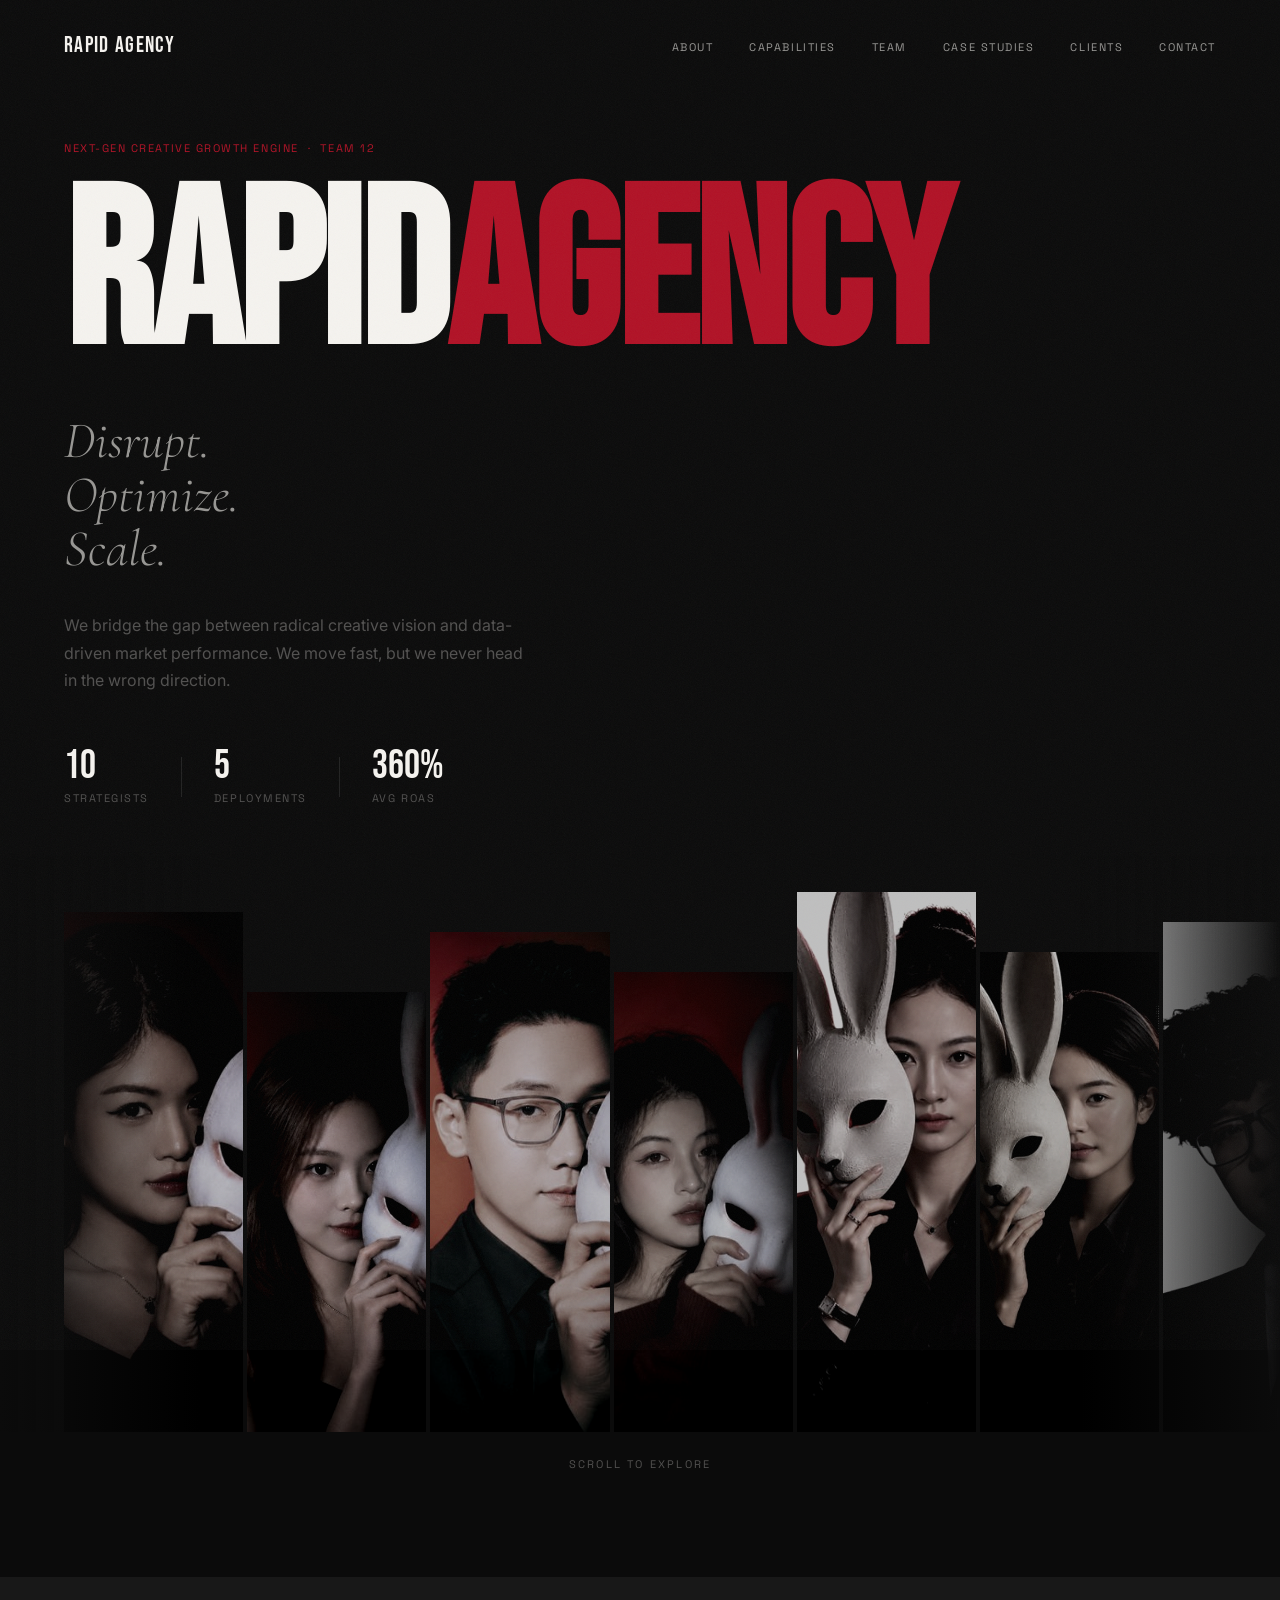
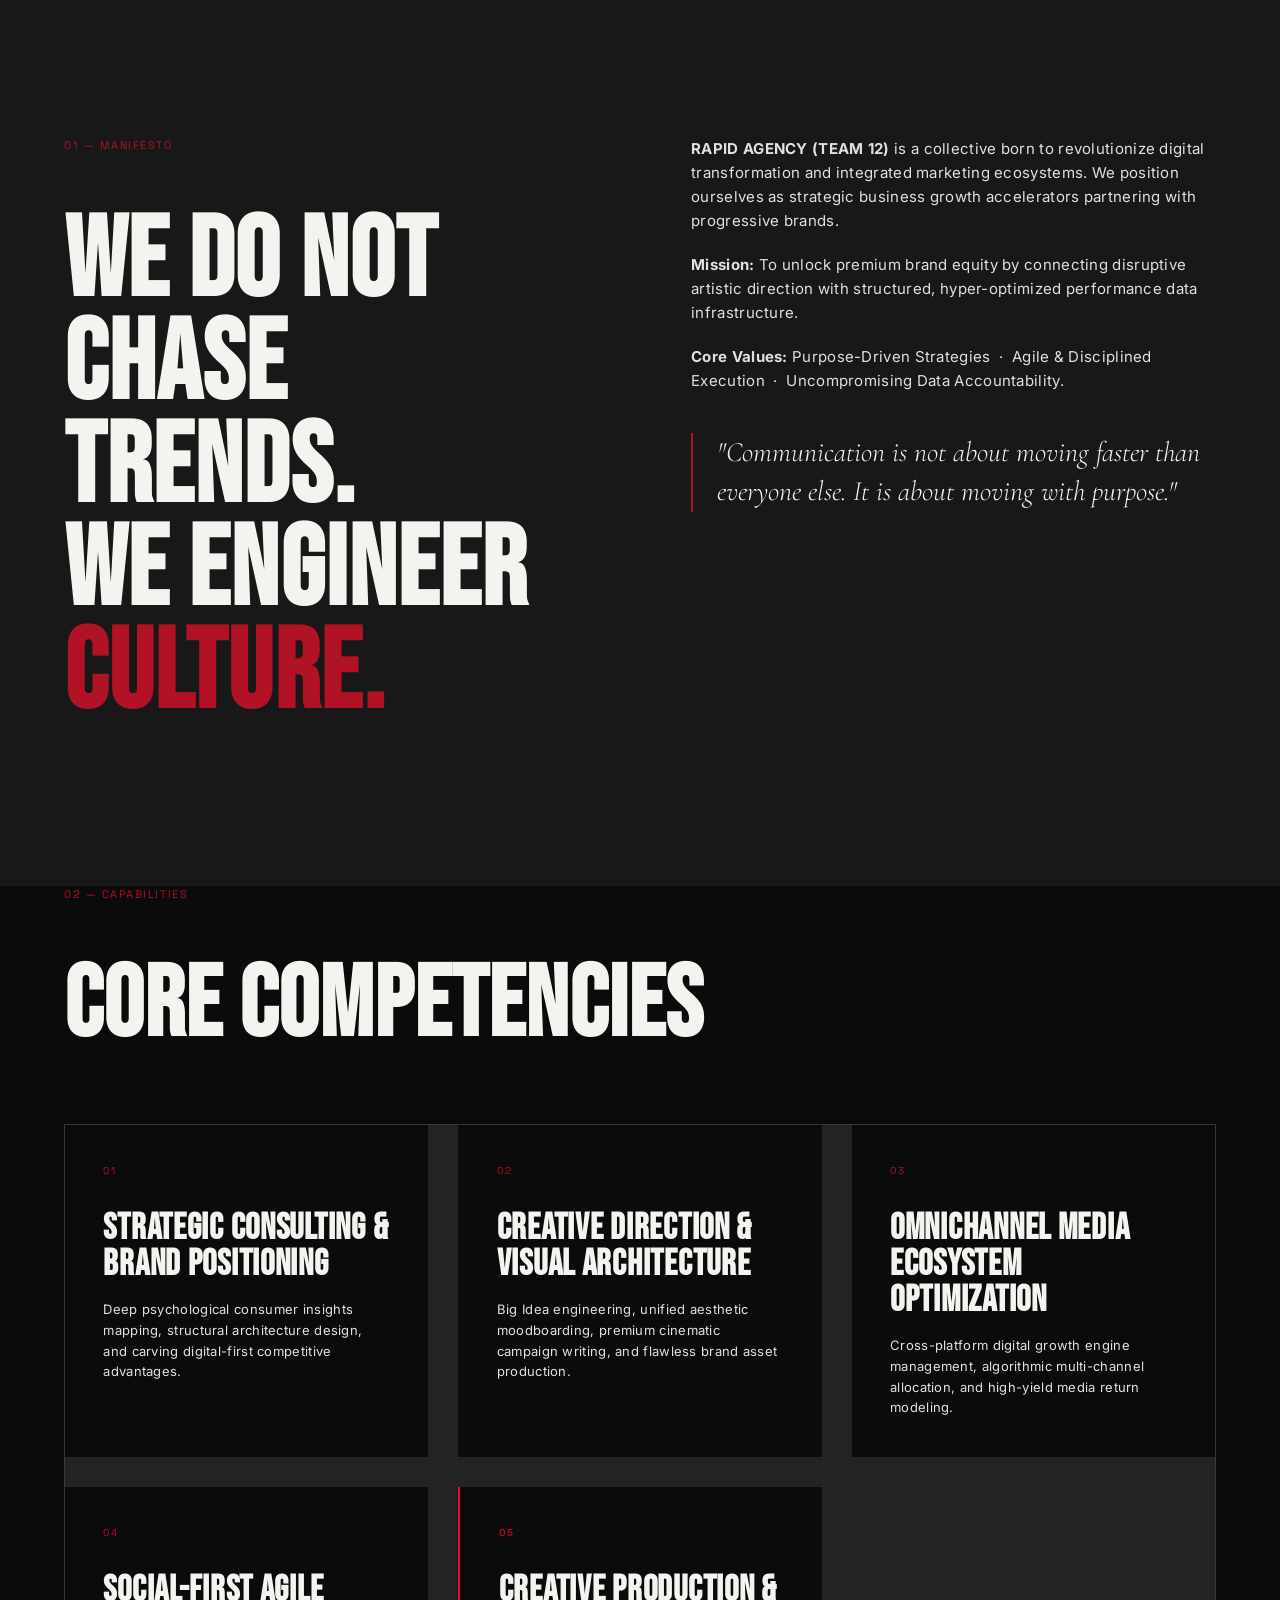
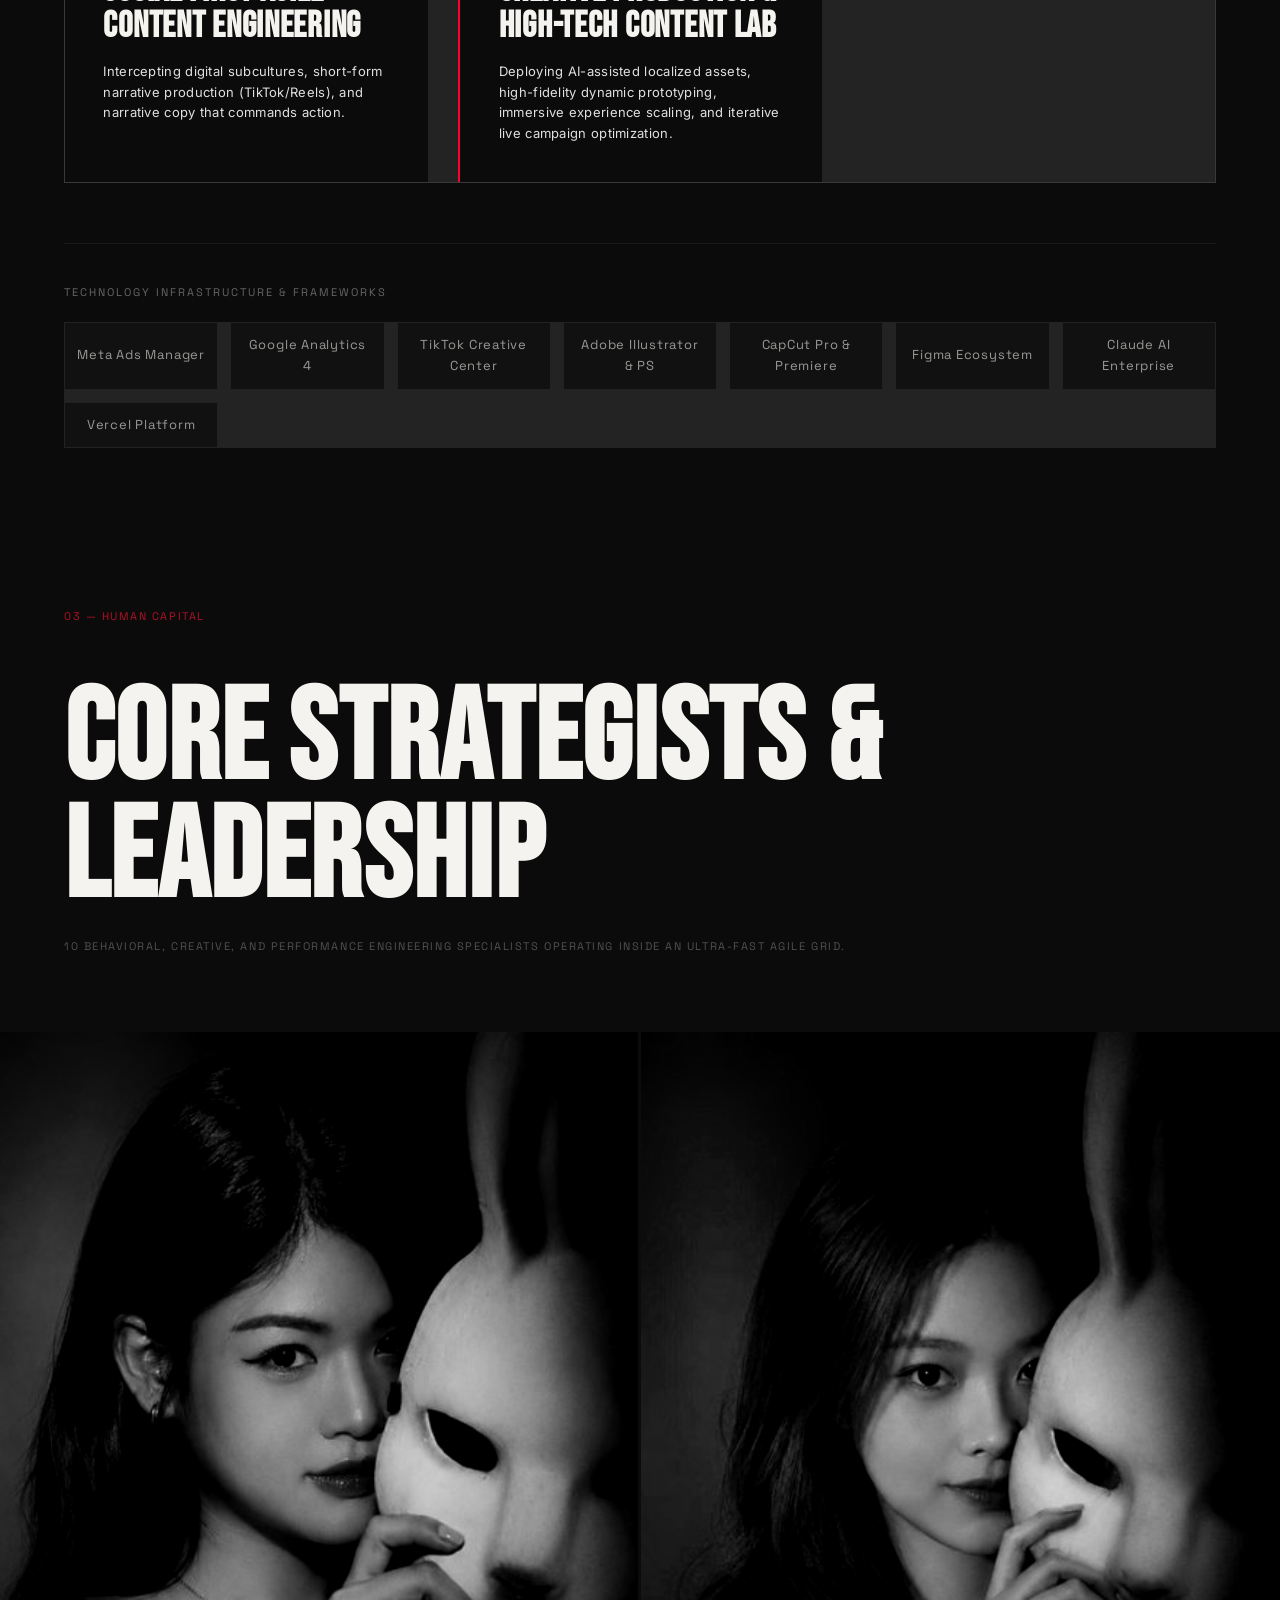
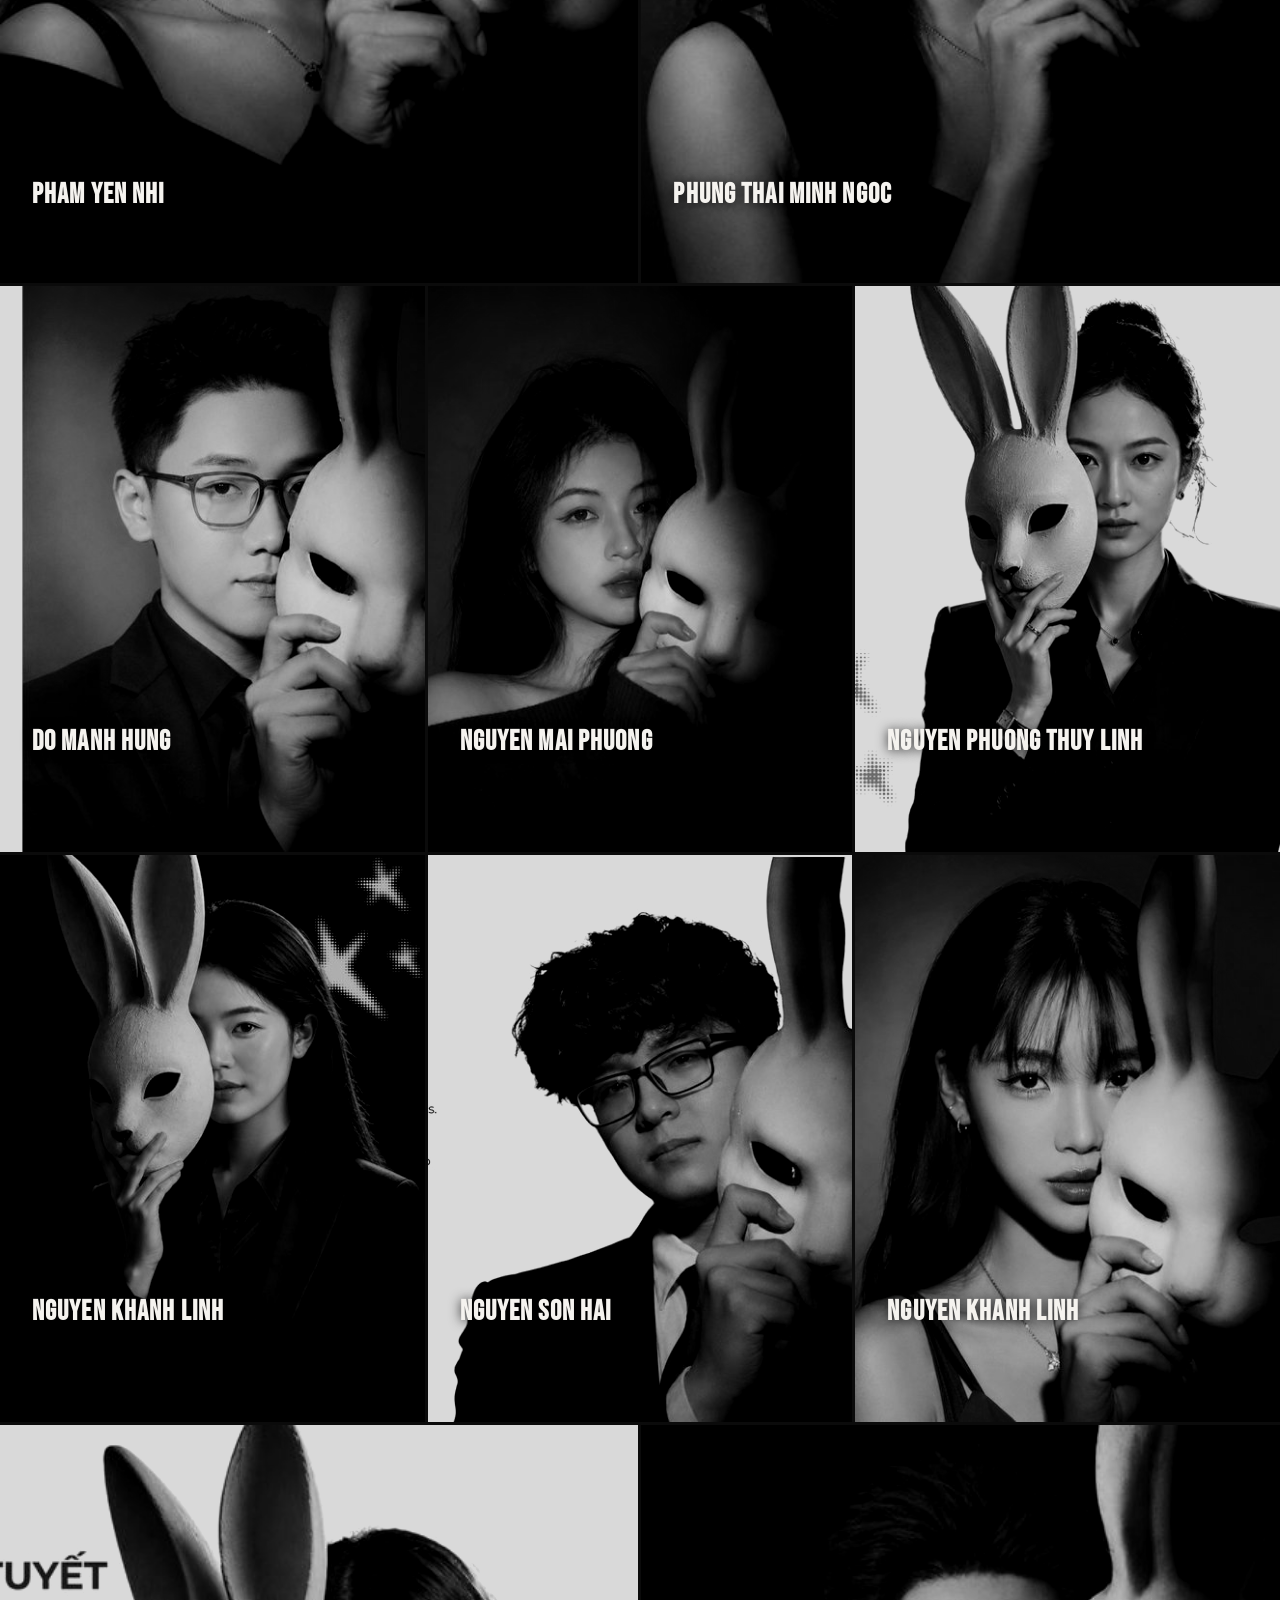
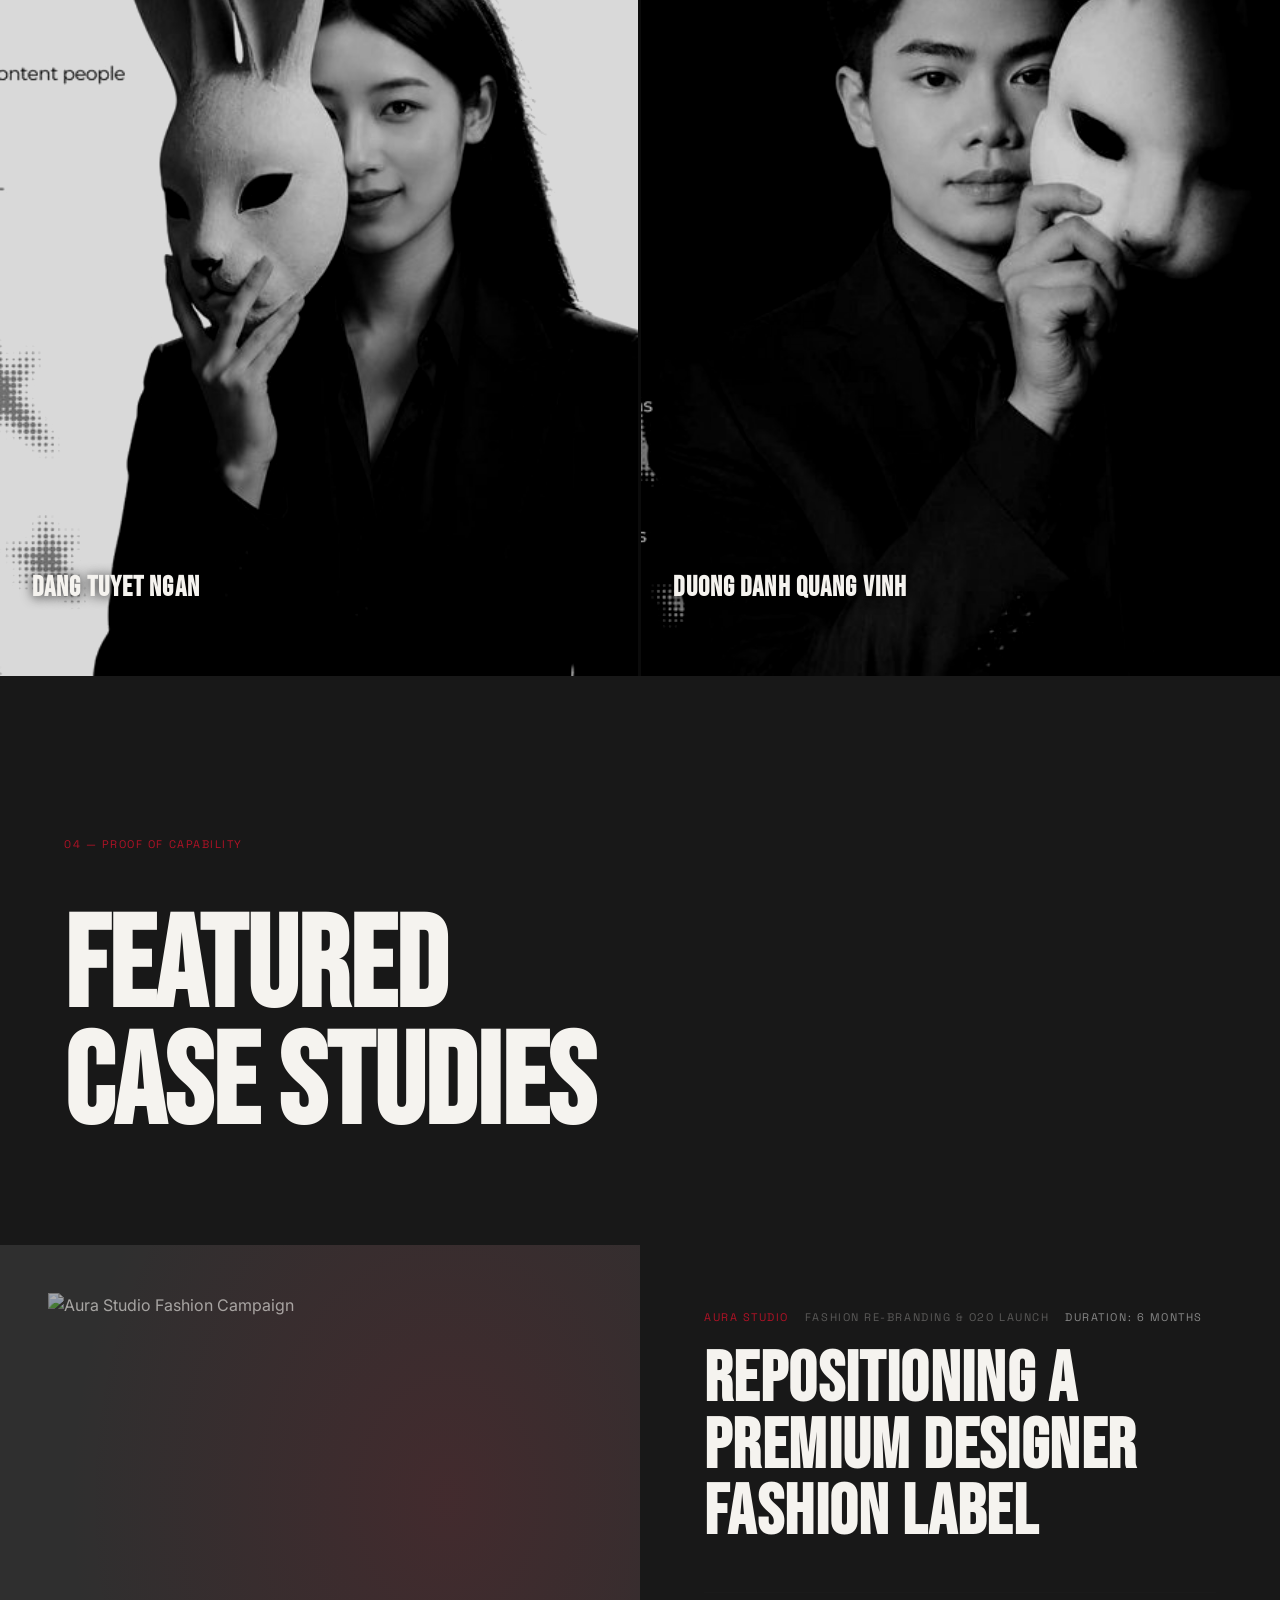
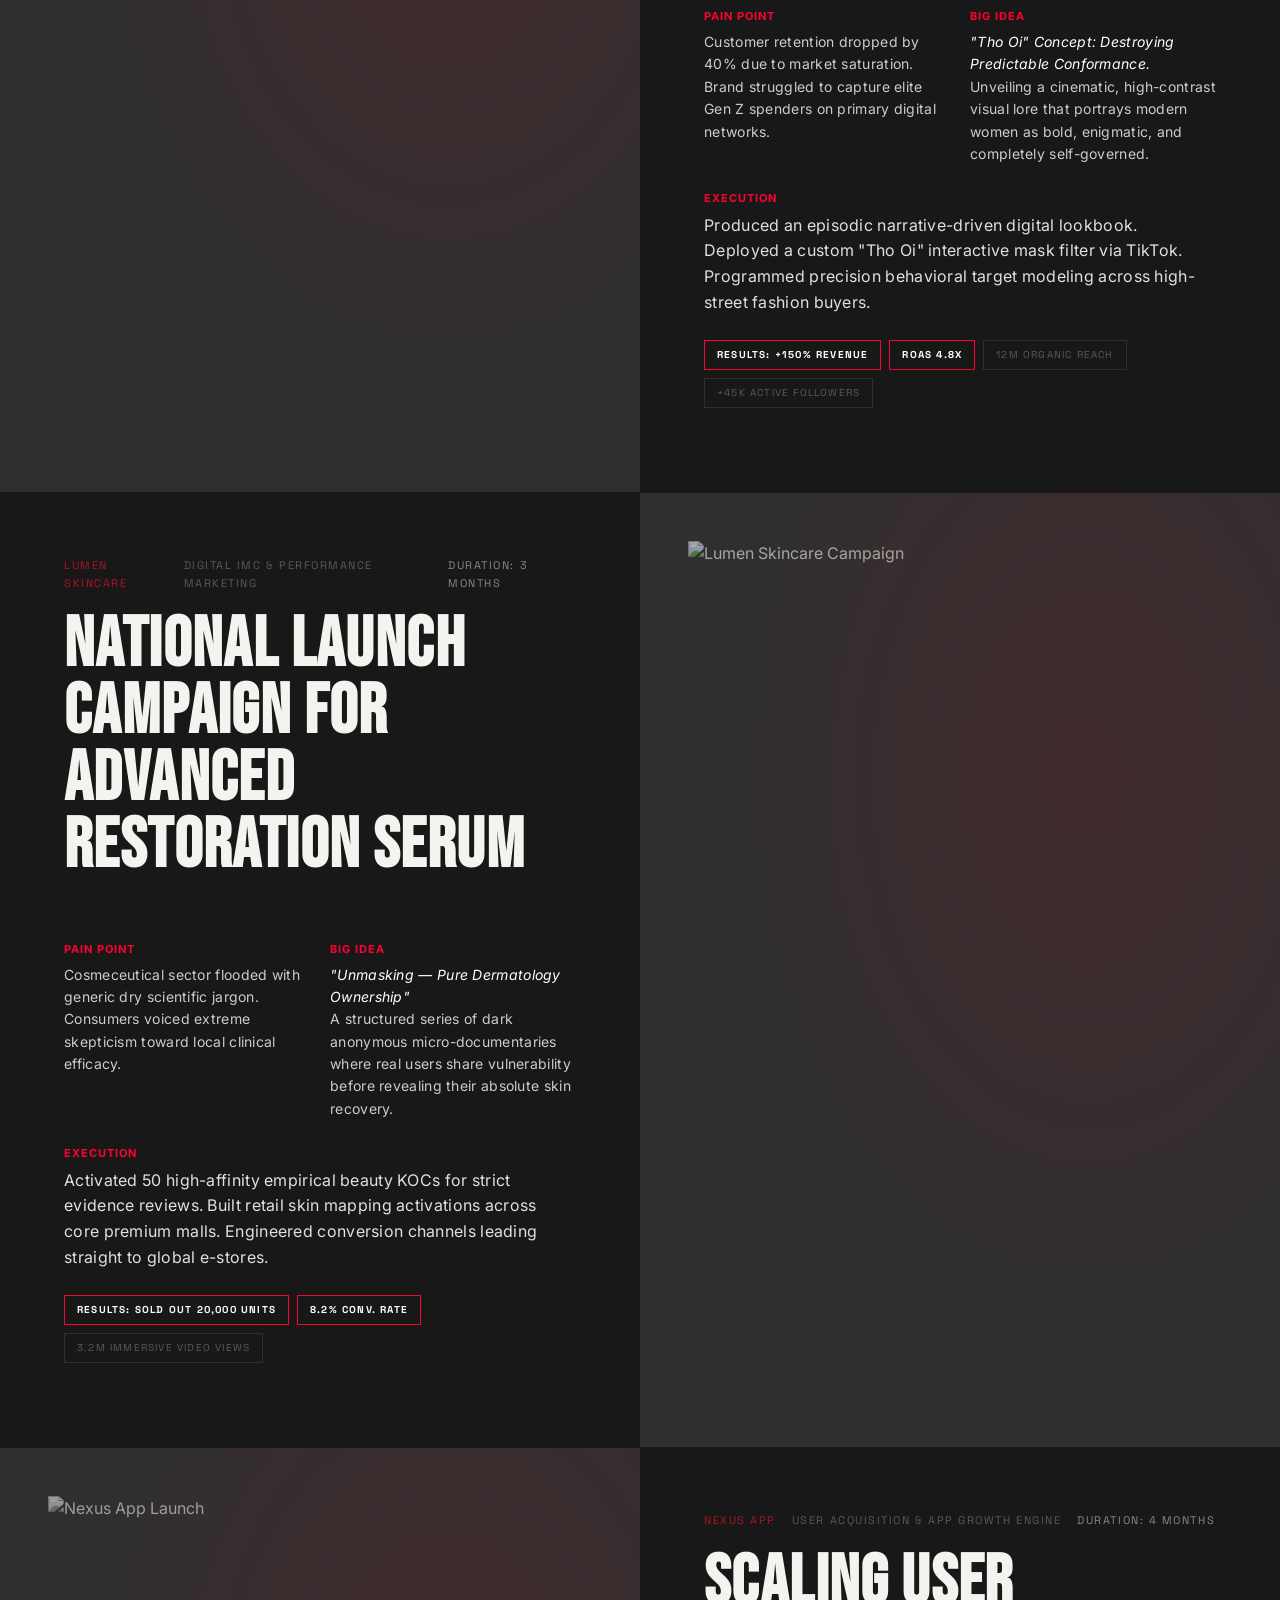
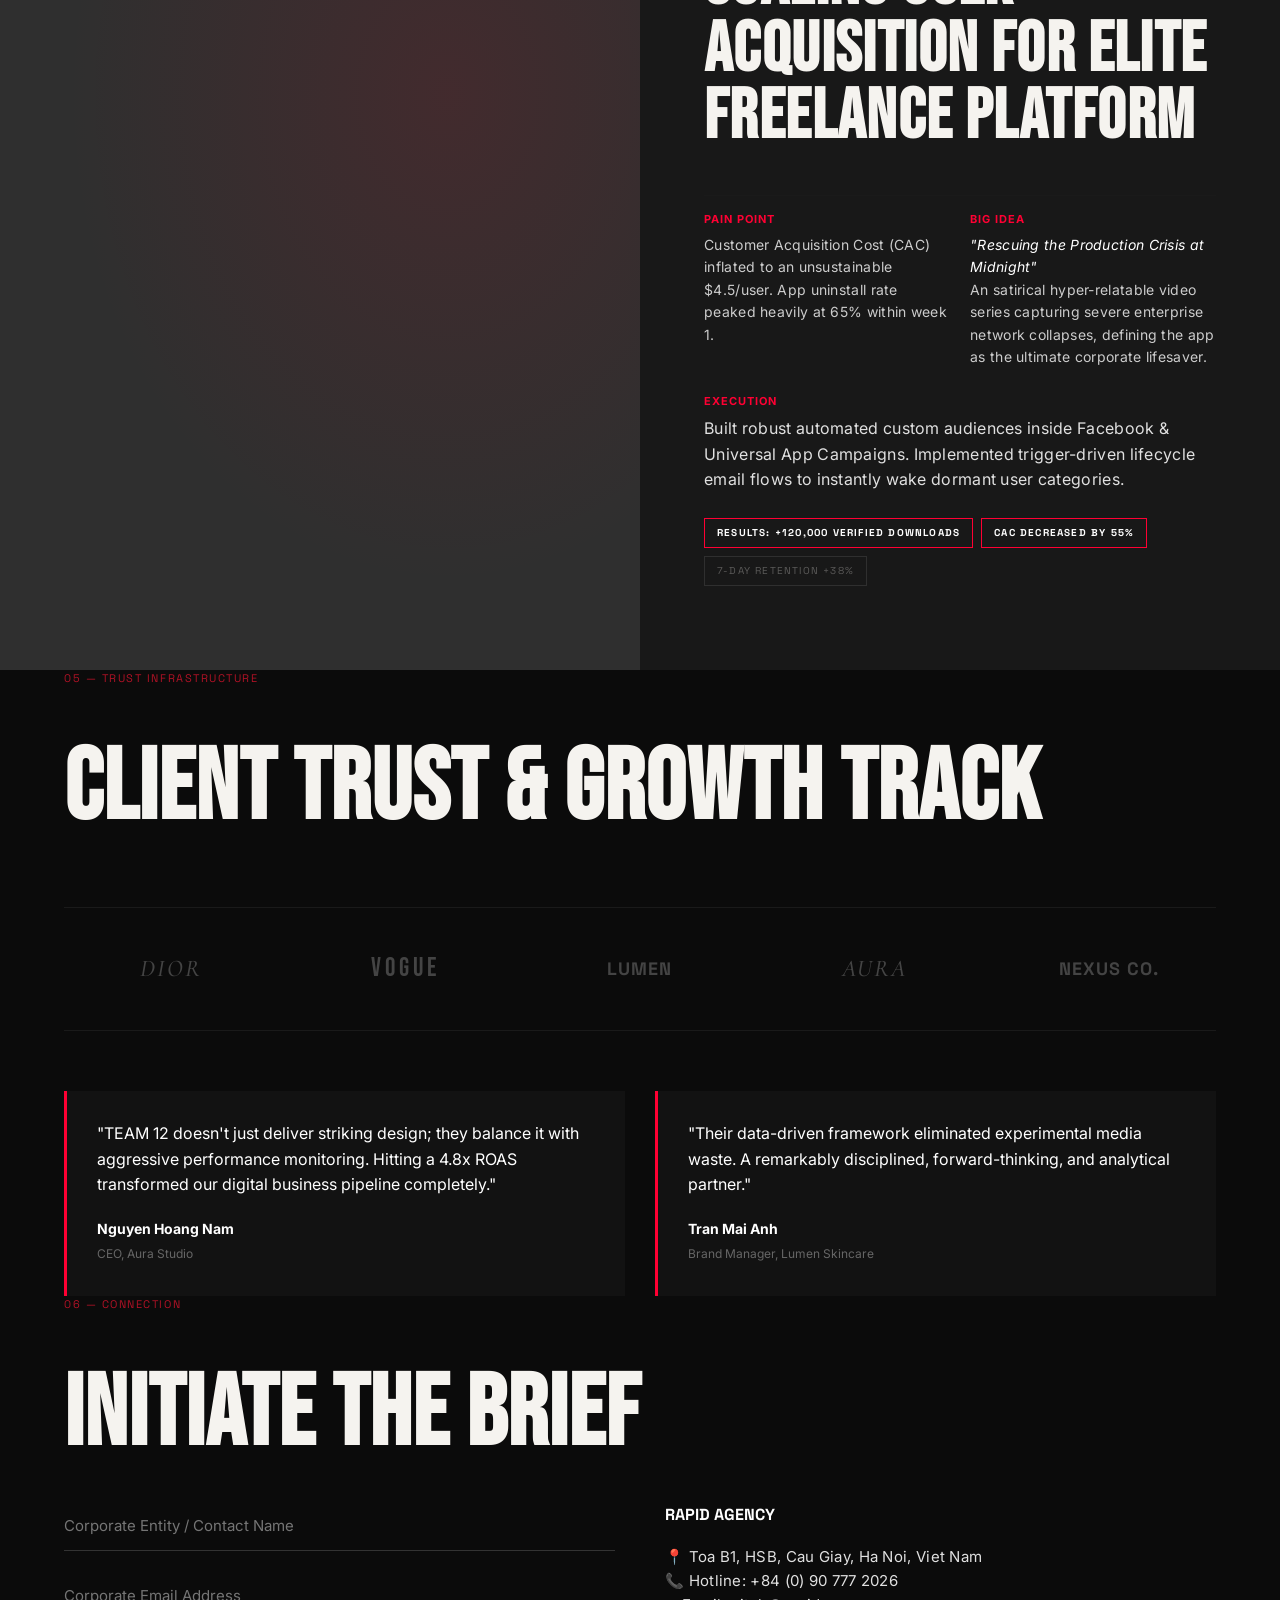
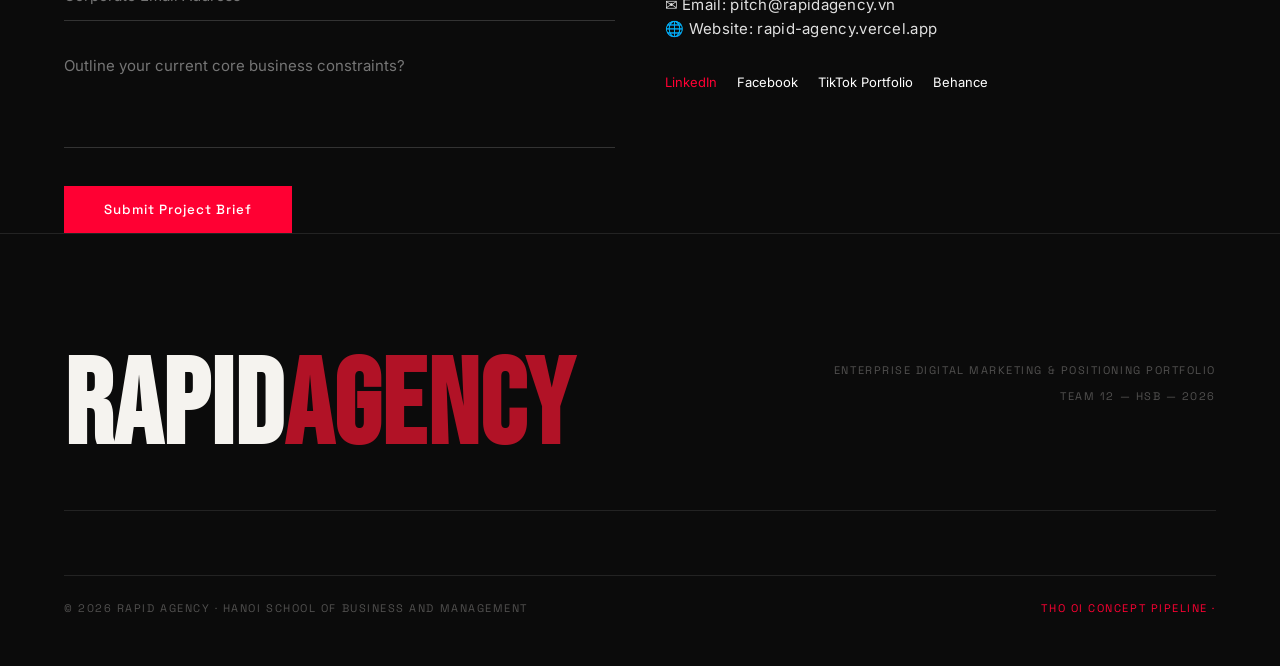
==== index.html @ 9b6bf700 "feat: add member photos, index.html and assets for Vercel deployment" ====
<!DOCTYPE html>
<html lang="en">
<head>
  <meta charset="UTF-8">
  <meta name="viewport" content="width=device-width, initial-scale=1.0">
  <title>TEAM 12 — RAPID AGENCY | Digital Transformation & Creative Portfolio</title>
  <link rel="preconnect" href="https://fonts.googleapis.com">
  <link rel="preconnect" href="https://fonts.gstatic.com" crossorigin>
  <link href="https://fonts.googleapis.com/css2?family=Bebas+Neue&family=Cormorant+Garamond:ital,wght@0,300;1,300;1,500&family=Inter:wght@300;400;500;700&family=Space+Grotesk:wght@400;500;700&display=swap" rel="stylesheet">
  <link rel="stylesheet" href="prototype.css">
  <style>
    /* TOI UU ANH CASE STUDY */
    .work-visual img {
      width: 100%;
      height: 100%;
      object-fit: cover;
      opacity: 0.6;
      transition: transform 0.5s ease, opacity 0.5s ease, filter 0.5s ease;
    }
    
    /* Giai quyet loi lech tong: Ep anh Case 3 ve Grayscale */
    .work-item:nth-of-type(3) .work-visual img {
      filter: grayscale(100%) contrast(1.2) brightness(0.9);
    }
    
    .work-item:hover .work-visual img {
      transform: scale(1.03);
      opacity: 0.85;
    }
    
    /* Khi hover vao Case 3 thi hien anh goc nhe nhang */
    .work-item:nth-of-type(3):hover .work-visual img {
      filter: grayscale(30%) contrast(1.1) brightness(1);
    }

    /* SUA LOI CHU NHO BI TOI & KHO DOC */
    .about-body p, 
    .svc-desc, 
    .work-info p, 
    .contact-info p {
      color: #E0E0E0 !important; /* Thay mau xam toi bang xam sang */
      font-weight: 400 !important; /* Tang len muc Regular */
      line-height: 1.6;
      letter-spacing: 0.3px;
    }
    
    .cs-grid p {
      color: #CCCCCC !important;
      font-weight: 400 !important;
    }
    
    /* TOOLKIT GRID */
    .tools-grid {
      display: grid;
      grid-template-columns: repeat(auto-fill, minmax(140px, 1fr));
      gap: 12px;
    }
    .tool-card {
      background: #111;
      padding: 12px;
      border: 1px solid #222;
      font-family: 'Space Grotesk', sans-serif;
      font-size: 13px;
      text-align: center;
      color: #888;
    }

    /* THEMM LUOI LOGO DOI TAC (LOGO GRID) */
    .client-logo-grid {
      display: grid;
      grid-template-columns: repeat(5, 1fr);
      gap: 20px;
      align-items: center;
      justify-content: center;
      border-top: 1px solid #1a1a1a;
      border-bottom: 1px solid #1a1a1a;
      padding: 40px 0;
      margin-bottom: 60px;
    }
    .logo-item {
      text-align: center;
      font-family: 'Bebas Neue', sans-serif;
      font-size: 26px;
      letter-spacing: 4px;
      color: #444; /* Mau xam toi mac dinh */
      transition: color 0.3s ease;
    }
    .logo-item.serif-logo {
      font-family: 'Cormorant Garamond', serif;
      font-weight: 500;
      font-style: italic;
      font-size: 24px;
      letter-spacing: 2px;
    }
    .logo-item.tech-logo {
      font-family: 'Space Grotesk', sans-serif;
      font-weight: 700;
      font-size: 18px;
      letter-spacing: 1px;
    }
    .client-logo-grid:hover .logo-item {
      color: #888; /* Sang len dong loat khi hover vao vung logo */
    }
    .logo-item:hover {
      color: #ff0033 !important; /* Chuyen do ruc ro khi chi dich danh logo */
    }

    /* Responsive cho Logo Grid */
    @media (max-width: 768px) {
      .client-logo-grid {
        grid-template-columns: repeat(3, 1fr);
        gap: 30px 15px;
      }
    }
  </style>
</head>
<body>

<div class="grain" aria-hidden="true"></div>

<!-- ░░ NAVIGATION ░░░░░░░░░░░░░░░░░░░░░░░░░░░░░░░░░░░░░░░░░░░░░░░░░░░░░░ -->
<nav id="nav">
  <a href="#hero" class="nav-logo">RAPID AGENCY</a>
  <ul class="nav-links">
    <li><a href="#about">About</a></li>
    <li><a href="#competencies">Capabilities</a></li>
    <li><a href="#team">Team</a></li>
    <li><a href="#works">Case Studies</a></li>
    <li><a href="#testimonials">Clients</a></li>
    <li><a href="#contact">Contact</a></li>
  </ul>
</nav>

<!-- ░░ HERO SECTION ░░░░░░░░░░░░░░░░░░░░░░░░░░░░░░░░░░░░░░░░░░░░░░░░░░░░ -->
<section id="hero">
  <div class="hero-content">
    <p class="hero-eyebrow ui reveal">Next-Gen Creative Growth Engine &nbsp;·&nbsp; TEAM 12</p>
    <h1 class="hero-title reveal">RAPID<span class="red">AGENCY</span></h1>
    <div class="hero-lines reveal">
      <p class="hero-line serif-italic">Disrupt.</p>
      <p class="hero-line serif-italic">Optimize.</p>
      <p class="hero-line serif-italic">Scale.</p>
    </div>
    <p class="hero-sub reveal">We bridge the gap between radical creative vision and data-driven market performance. We move fast, but we never head in the wrong direction.</p>
    <div class="hero-stats reveal">
      <div class="h-stat"><span>10</span><small class="ui">Strategists</small></div>
      <div class="h-sep"></div>
      <div class="h-stat"><span>5</span><small class="ui">Deployments</small></div>
      <div class="h-sep"></div>
      <div class="h-stat"><span>360%</span><small class="ui">Avg ROAS</small></div>
    </div>
  </div>

  <div class="hero-collage" aria-hidden="true">
    <div class="collage-track">
      <div class="collage-img" style="--h:520px"><img src="assets/members/01-pham-yen-nhi.jpg" alt="Pham Yen Nhi"></div>
      <div class="collage-img" style="--h:440px"><img src="assets/members/02-phung-thai-minh-ngoc.jpg" alt="Phung Thai Minh Ngoc"></div>
      <div class="collage-img" style="--h:500px"><img src="assets/members/03-do-manh-hung.jpg" alt="Do Manh Hung"></div>
      <div class="collage-img" style="--h:460px"><img src="assets/members/04-nguyen-mai-phuong.jpg" alt="Nguyen Mai Phuong"></div>
      <div class="collage-img" style="--h:540px"><img src="assets/members/05-nguyen-phuong-thuy-linh.jpg" alt="Nguyen Phuong Thuy Linh"></div>
      <div class="collage-img" style="--h:480px"><img src="assets/members/06-nguyen-khanh-linh.jpg" alt="Nguyen Khanh Linh"></div>
      <div class="collage-img" style="--h:510px"><img src="assets/members/07-nguyen-son-hai.jpg" alt="Nguyen Son Hai"></div>
      <div class="collage-img" style="--h:450px"><img src="assets/members/08-nguyen-khanh-linh-2.jpg" alt="Nguyen Khanh Linh 2"></div>
      <div class="collage-img" style="--h:530px"><img src="assets/members/09-dang-tuyet-ngan.jpg" alt="Dang Tuyet Ngan"></div>
      <div class="collage-img" style="--h:470px"><img src="assets/members/10-duong-danh-quang-vinh.jpg" alt="Duong Danh Quang Vinh"></div>
    </div>
    <div class="collage-fade-l"></div>
    <div class="collage-fade-r"></div>
  </div>

  <div class="hero-scroll-hint ui">Scroll to Explore</div>
</section>

<!-- ░░ 1. ABOUT US SECTION ░░░░░░░░░░░░░░░░░░░░░░░░░░░░░░░░░░░░░░░░░░░░░░ -->
<section id="about">
  <div class="about-container">
    <div class="about-left">
      <p class="section-label ui reveal">01 — Manifesto</p>
      <h2 class="about-title reveal">WE DO NOT<br>CHASE TRENDS.<br>WE ENGINEER<br><span class="red">CULTURE.</span></h2>
    </div>
    <div class="about-right">
      <div class="about-body reveal">
        <p><strong>RAPID AGENCY (TEAM 12)</strong> is a collective born to revolutionize digital transformation and integrated marketing ecosystems. We position ourselves as strategic business growth accelerators partnering with progressive brands.</p>
        <p><strong>Mission:</strong> To unlock premium brand equity by connecting disruptive artistic direction with structured, hyper-optimized performance data infrastructure.</p>
        <p><strong>Core Values:</strong> Purpose-Driven Strategies &nbsp;·&nbsp; Agile &amp; Disciplined Execution &nbsp;·&nbsp; Uncompromising Data Accountability.</p>
      </div>
      <div class="about-quote reveal">
        <p class="serif-italic">"Communication is not about moving faster than everyone else. It is about moving with purpose."</p>
      </div>
    </div>
  </div>
</section>

<!-- ░░ 2. CORE COMPETENCIES & TOOLKIT ░░░░░░░░░░░░░░░░░░░░░░░░░░░░░░░░░░ -->
<section id="competencies">
  <div class="container">
    <p class="section-label ui reveal">02 — Capabilities</p>
    <h2 class="section-title reveal">CORE COMPETENCIES</h2>
    
    <div class="services-grid" style="display: grid; grid-template-columns: repeat(auto-fit, minmax(280px, 1fr)); gap: 30px;">
      <div class="svc-card reveal">
        <span class="svc-num">01</span>
        <h3 class="svc-title">Strategic Consulting &amp;<br>Brand Positioning</h3>
        <p class="svc-desc">Deep psychological consumer insights mapping, structural architecture design, and carving digital-first competitive advantages.</p>
      </div>
      <div class="svc-card reveal">
        <span class="svc-num">02</span>
        <h3 class="svc-title">Creative Direction &amp;<br>Visual Architecture</h3>
        <p class="svc-desc">Big Idea engineering, unified aesthetic moodboarding, premium cinematic campaign writing, and flawless brand asset production.</p>
      </div>
      <div class="svc-card reveal">
        <span class="svc-num">03</span>
        <h3 class="svc-title">Omnichannel Media<br>Ecosystem Optimization</h3>
        <p class="svc-desc">Cross-platform digital growth engine management, algorithmic multi-channel allocation, and high-yield media return modeling.</p>
      </div>
      <div class="svc-card reveal">
        <span class="svc-num">04</span>
        <h3 class="svc-title">Social-First Agile<br>Content Engineering</h3>
        <p class="svc-desc">Intercepting digital subcultures, short-form narrative production (TikTok/Reels), and narrative copy that commands action.</p>
      </div>
      <div class="svc-card reveal" style="border-left: 2px solid #ff0033;">
        <span class="svc-num" style="color: #ff0033;">05</span>
        <h3 class="svc-title">Creative Production &amp;<br>High-Tech Content Lab</h3>
        <p class="svc-desc">Deploying AI-assisted localized assets, high-fidelity dynamic prototyping, immersive experience scaling, and iterative live campaign optimization.</p>
      </div>
    </div>

    <div class="toolkit-wrapper" style="margin-top: 60px; padding-top: 40px; border-top: 1px solid #1a1a1a;">
      <p class="ui" style="color: #666; font-size: 11px; letter-spacing: 2px; margin-bottom: 20px;">TECHNOLOGY INFRASTRUCTURE &amp; FRAMEWORKS</p>
      <div class="tools-grid">
        <div class="tool-card"><span>Meta Ads Manager</span></div>
        <div class="tool-card"><span>Google Analytics 4</span></div>
        <div class="tool-card"><span>TikTok Creative Center</span></div>
        <div class="tool-card"><span>Adobe Illustrator &amp; PS</span></div>
        <div class="tool-card"><span>CapCut Pro &amp; Premiere</span></div>
        <div class="tool-card"><span>Figma Ecosystem</span></div>
        <div class="tool-card"><span>Claude AI Enterprise</span></div>
        <div class="tool-card"><span>Vercel Platform</span></div>
      </div>
    </div>
  </div>
</section>

<!-- ░░ 3. THE TEAM SECTION ░░░░░░░░░░░░░░░░░░░░░░░░░░░░░░░░░░░░░░░░░░░░░░░░ -->
<section id="team">
  <div class="container">
    <p class="section-label ui reveal">03 — Human Capital</p>
    <h2 class="team-heading reveal">CORE STRATEGISTS &amp;<br>LEADERSHIP</h2>
    <p class="team-intro ui reveal">10 behavioral, creative, and performance engineering specialists operating inside an ultra-fast Agile grid.</p>
  </div>

  <div class="team-grid">
    <article class="m-card span-3 reveal-card" style="--delay:0s">
      <div class="m-photo"><img src="assets/members/01-pham-yen-nhi.jpg" alt="Pham Yen Nhi - Creative Lead" loading="lazy"><div class="m-overlay"></div></div>
      <div class="m-info">
        <span class="m-num ui">01</span><h3 class="m-name">Pham Yen Nhi</h3><p class="m-role ui">Creative Lead</p>
        <p class="m-desc">"Transforming traditional frameworks into premium visual experiences that command absolute market attention."</p>
      </div>
    </article>
    <article class="m-card span-3 reveal-card" style="--delay:0.1s">
      <div class="m-photo"><img src="assets/members/02-phung-thai-minh-ngoc.jpg" alt="Phung Thai Minh Ngoc - Account Lead" loading="lazy"><div class="m-overlay"></div></div>
      <div class="m-info">
        <span class="m-num ui">02</span><h3 class="m-name">Phung Thai Minh Ngoc</h3><p class="m-role ui">Account Lead</p>
        <p class="m-desc">Balancing resource allocation, maintaining complex project velocity, and anchoring corporate growth objectives.</p>
      </div>
    </article>
    <article class="m-card span-2 reveal-card" style="--delay:0s">
      <div class="m-photo"><img src="assets/members/03-do-manh-hung.jpg" alt="Do Manh Hung - Art Director" loading="lazy"><div class="m-overlay"></div></div>
      <div class="m-info">
        <span class="m-num ui">03</span><h3 class="m-name">Do Manh Hung</h3><p class="m-role ui">Art Director</p>
        <p class="m-desc">Translating high-level strategic communication concepts into cohesive premium design systems.</p>
      </div>
    </article>
    <article class="m-card span-2 reveal-card" style="--delay:0.1s">
      <div class="m-photo"><img src="assets/members/04-nguyen-mai-phuong.jpg" alt="Nguyen Mai Phuong - Media/Digital Lead" loading="lazy"><div class="m-overlay"></div></div>
      <div class="m-info">
        <span class="m-num ui">04</span><h3 class="m-name">Nguyen Mai Phuong</h3><p class="m-role ui">Media/Digital Lead</p>
        <p class="m-desc">Architecting robust full-funnel digital ecosystems and scaling structural multi-channel ROI frameworks.</p>
      </div>
    </article>
    <article class="m-card span-2 reveal-card" style="--delay:0.2s">
      <div class="m-photo"><img src="assets/members/05-nguyen-phuong-thuy-linh.jpg" alt="Nguyen Phuong Thuy Linh - Project Lead" loading="lazy"><div class="m-overlay"></div></div>
      <div class="m-info">
        <span class="m-num ui">05</span><h3 class="m-name">Nguyen Phuong Thuy Linh</h3><p class="m-role ui">Project Lead</p>
        <p class="m-desc">Serving as a vital partner connecting avant-garde creative visions directly with corporate operational expansion.</p>
      </div>
    </article>
    <article class="m-card span-2 reveal-card" style="--delay:0s">
      <div class="m-photo"><img src="assets/members/06-nguyen-khanh-linh.jpg" alt="Nguyen Khanh Linh - Strategist/Planner" loading="lazy"><div class="m-overlay"></div></div>
      <div class="m-info">
        <span class="m-num ui">06</span><h3 class="m-name">Nguyen Khanh Linh</h3><p class="m-role ui">Strategist/Planner</p>
        <p class="m-desc">Analyzing micro-level target motivations to engineer behavioral experiential brand journeys.</p>
      </div>
    </article>
    <article class="m-card span-2 reveal-card" style="--delay:0.1s">
      <div class="m-photo"><img src="assets/members/07-nguyen-son-hai.jpg" alt="Nguyen Son Hai - Copywriter" loading="lazy"><div class="m-overlay"></div></div>
      <div class="m-info">
        <span class="m-num ui">07</span><h3 class="m-name">Nguyen Son Hai</h3><p class="m-role ui">Copywriter</p>
        <p class="m-desc">"Forging structural messages that cut through hyper-saturated markets to spark long-term psychological retention."</p>
      </div>
    </article>
    <article class="m-card span-2 reveal-card" style="--delay:0.2s">
      <div class="m-photo"><img src="assets/members/08-nguyen-khanh-linh-2.jpg" alt="Nguyen Khanh Linh - Media Planner" loading="lazy"><div class="m-overlay"></div></div>
      <div class="m-info">
        <span class="m-num ui">08</span><h3 class="m-name">Nguyen Khanh Linh</h3><p class="m-role ui">Media Planner</p>
        <p class="m-desc">Decrypting complex algorithmic shifts across primary networks to maximize audience impressions.</p>
      </div>
    </article>
    <article class="m-card span-3 reveal-card" style="--delay:0s">
      <div class="m-photo"><img src="assets/members/09-dang-tuyet-ngan.jpg" alt="Dang Tuyet Ngan - Content Creator" loading="lazy"><div class="m-overlay"></div></div>
      <div class="m-info">
        <span class="m-num ui">09</span><h3 class="m-name">Dang Tuyet Ngan</h3><p class="m-role ui">Content Creator</p>
        <p class="m-desc">Converting complex brand narratives into hyper-viral social formats that capture organic engagement.</p>
      </div>
    </article>
    <article class="m-card span-3 reveal-card" style="--delay:0.1s">
      <div class="m-photo"><img src="assets/members/10-duong-danh-quang-vinh.jpg" alt="Duong Danh Quang Vinh - Media & Channel Lead" loading="lazy"><div class="m-overlay"></div></div>
      <div class="m-info">
        <span class="m-num ui">10</span><h3 class="m-name">Duong Danh Quang Vinh</h3><p class="m-role ui">Media &amp; Channel Lead</p>
        <p class="m-desc">Scaling premium digital communities while controlling data parameters across meta networks.</p>
      </div>
    </article>
  </div>
</section>

<!-- ░░ 4. CASE STUDIES SECTION ░░░░░░░░░░░░░░░░░░░░░░░░░░░░░░░░░░░░░░░░░ -->
<section id="works">
  <div class="container">
    <p class="section-label ui reveal">04 — Proof of Capability</p>
    <h2 class="works-title reveal">FEATURED<br>CASE STUDIES</h2>
  </div>

  <div class="works-list">

    <!-- CASE STUDY 01: FASHION / APPAREL -->
    <div class="work-item reveal">
      <div class="work-visual">
        <img src="https://cdn.hstatic.net/1000284478/file/high-fashion-la-gi-1_14ffe58dca1f4bb6bcf23f5bb50a3ab0_grande.jpg" alt="Aura Studio Fashion Campaign">
      </div>
      <div class="work-info">
        <div class="work-meta-row">
          <span class="ui work-num">AURA STUDIO</span>
          <span class="ui work-cat">Fashion Re-branding &amp; O2O Launch</span>
          <span class="ui work-time" style="color:#888;">Duration: 6 Months</span>
        </div>
        <h3 class="work-name">Repositioning a Premium Designer Fashion Label</h3>
        
        <div class="cs-grid" style="margin: 25px 0; display: grid; grid-template-columns: 1fr 1fr; gap: 20px; font-size: 14px; border-top: 1px solid #1a1a1a; padding-top: 15px;">
          <div>
            <h4 style="color:#ff0033; font-size:11px; letter-spacing:1px; margin-bottom:5px;">PAIN POINT</h4>
            <p>Customer retention dropped by 40% due to market saturation. Brand struggled to capture elite Gen Z spenders on primary digital networks.</p>
          </div>
          <div>
            <h4 style="color:#ff0033; font-size:11px; letter-spacing:1px; margin-bottom:5px;">BIG IDEA</h4>
            <p style="color:#fff !important; font-style: italic;">"Tho Oi" Concept: Destroying Predictable Conformance.</p>
            <p>Unveiling a cinematic, high-contrast visual lore that portrays modern women as bold, enigmatic, and completely self-governed.</p>
          </div>
        </div>

        <div style="margin-bottom: 25px;">
          <h4 style="color:#ff0033; font-size:11px; letter-spacing:1px; margin-bottom:5px;">EXECUTION</h4>
          <p>Produced an episodic narrative-driven digital lookbook. Deployed a custom "Tho Oi" interactive mask filter via TikTok. Programmed precision behavioral target modeling across high-street fashion buyers.</p>
        </div>

        <div class="work-tags" style="margin-bottom: 20px;">
          <span style="border-color:#ff0033; color:#fff; font-weight:bold;">RESULTS: +150% Revenue</span>
          <span style="border-color:#ff0033; color:#fff; font-weight:bold;">ROAS 4.8x</span>
          <span>12M Organic Reach</span>
          <span>+45k Active Followers</span>
        </div>
      </div>
    </div>

    <!-- CASE STUDY 02: BEAUTY / COSMETICS -->
    <div class="work-item work-item--flip reveal">
      <div class="work-visual">
        <img src="https://cdn.tgdd.vn/Files/2023/02/18/1511177/top-5-loai-kem-nen-dior-dang-mua-nhat-ma-cac-tin-do-lam-dep-nen-co-202302180723229711.jpg" alt="Lumen Skincare Campaign">
      </div>
      <div class="work-info">
        <div class="work-meta-row">
          <span class="ui work-num">LUMEN SKINCARE</span>
          <span class="ui work-cat">Digital IMC &amp; Performance Marketing</span>
          <span class="ui work-time" style="color:#888;">Duration: 3 Months</span>
        </div>
        <h3 class="work-name">National Launch Campaign for Advanced Restoration Serum</h3>
        
        <div class="cs-grid" style="margin: 25px 0; display: grid; grid-template-columns: 1fr 1fr; gap: 20px; font-size: 14px; border-top: 1px solid #1a1a1a; padding-top: 15px;">
          <div>
            <h4 style="color:#ff0033; font-size:11px; letter-spacing:1px; margin-bottom:5px;">PAIN POINT</h4>
            <p>Cosmeceutical sector flooded with generic dry scientific jargon. Consumers voiced extreme skepticism toward local clinical efficacy.</p>
          </div>
          <div>
            <h4 style="color:#ff0033; font-size:11px; letter-spacing:1px; margin-bottom:5px;">BIG IDEA</h4>
            <p style="color:#fff !important; font-style: italic;">"Unmasking — Pure Dermatology Ownership"</p>
            <p>A structured series of dark anonymous micro-documentaries where real users share vulnerability before revealing their absolute skin recovery.</p>
          </div>
        </div>

        <div style="margin-bottom: 25px;">
          <h4 style="color:#ff0033; font-size:11px; letter-spacing:1px; margin-bottom:5px;">EXECUTION</h4>
          <p>Activated 50 high-affinity empirical beauty KOCs for strict evidence reviews. Built retail skin mapping activations across core premium malls. Engineered conversion channels leading straight to global e-stores.</p>
        </div>

        <div class="work-tags" style="margin-bottom: 20px;">
          <span style="border-color:#ff0033; color:#fff; font-weight:bold;">RESULTS: Sold Out 20,000 Units</span>
          <span style="border-color:#ff0033; color:#fff; font-weight:bold;">8.2% Conv. Rate</span>
          <span>3.2M Immersive Video Views</span>
        </div>
      </div>
    </div>

    <!-- CASE STUDY 03: TECH / ENTERPRISE (COLOR FIX APPLIED) -->
    <div class="work-item reveal">
      <div class="work-visual">
        <img src="https://i.ex-cdn.com/nongnghiepmoitruong.vn/files/content/2026/04/14/san-giao-dich-viec-lam1-1775618293351-144844_516-152846.jpg" alt="Nexus App Launch">
      </div>
      <div class="work-info">
        <div class="work-meta-row">
          <span class="ui work-num">NEXUS APP</span>
          <span class="ui work-cat">User Acquisition &amp; App Growth Engine</span>
          <span class="ui work-time" style="color:#888;">Duration: 4 Months</span>
        </div>
        <h3 class="work-name">Scaling User Acquisition for Elite Freelance Platform</h3>
        
        <div class="cs-grid" style="margin: 25px 0; display: grid; grid-template-columns: 1fr 1fr; gap: 20px; font-size: 14px; border-top: 1px solid #1a1a1a; padding-top: 15px;">
          <div>
            <h4 style="color:#ff0033; font-size:11px; letter-spacing:1px; margin-bottom:5px;">PAIN POINT</h4>
            <p>Customer Acquisition Cost (CAC) inflated to an unsustainable $4.5/user. App uninstall rate peaked heavily at 65% within week 1.</p>
          </div>
          <div>
            <h4 style="color:#ff0033; font-size:11px; letter-spacing:1px; margin-bottom:5px;">BIG IDEA</h4>
            <p style="color:#fff !important; font-style: italic;">"Rescuing the Production Crisis at Midnight"</p>
            <p>An satirical hyper-relatable video series capturing severe enterprise network collapses, defining the app as the ultimate corporate lifesaver.</p>
          </div>
        </div>

        <div style="margin-bottom: 25px;">
          <h4 style="color:#ff0033; font-size:11px; letter-spacing:1px; margin-bottom:5px;">EXECUTION</h4>
          <p>Built robust automated custom audiences inside Facebook &amp; Universal App Campaigns. Implemented trigger-driven lifecycle email flows to instantly wake dormant user categories.</p>
        </div>

        <div class="work-tags" style="margin-bottom: 20px;">
          <span style="border-color:#ff0033; color:#fff; font-weight:bold;">RESULTS: +120,000 Verified Downloads</span>
          <span style="border-color:#ff0033; color:#fff; font-weight:bold;">CAC Decreased by 55%</span>
          <span>7-Day Retention +38%</span>
        </div>
      </div>
    </div>

  </div>
</section>

<!-- ░░ 5. CLIENTS & TESTIMONIALS SECTION (LOGO GRID INTEGRATED) ░░ -->
<section id="testimonials">
  <div class="container">
    <p class="section-label ui reveal">05 — Trust Infrastructure</p>
    <h2 class="section-title reveal">CLIENT TRUST &amp; GROWTH TRACK</h2>
    
    <!-- BRAND LOGO GRID ADDED HERE -->
    <div class="client-logo-grid reveal">
      <div class="logo-item serif-logo">DIOR</div>
      <div class="logo-item">VOGUE</div>
      <div class="logo-item tech-logo">LUMEN</div>
      <div class="logo-item serif-logo">AURA</div>
      <div class="logo-item tech-logo">NEXUS CO.</div>
    </div>
    
    <div class="testimonials-grid" style="display: grid; grid-template-columns: 1fr 1fr; gap: 30px;">
      <div class="testi-card" style="background: #121212; padding: 30px; border-left: 3px solid #ff0033;">
        <p style="font-size: 16px; line-height: 1.6; color: #fff; margin-bottom: 20px;">"TEAM 12 doesn't just deliver striking design; they balance it with aggressive performance monitoring. Hitting a 4.8x ROAS transformed our digital business pipeline completely."</p>
        <div class="testi-author">
          <strong style="display:block; color:#fff; font-size:14px;">Nguyen Hoang Nam</strong>
          <span style="color:#666; font-size:12px;">CEO, Aura Studio</span>
        </div>
      </div>
      <div class="testi-card" style="background: #121212; padding: 30px; border-left: 3px solid #ff0033;">
        <p style="font-size: 16px; line-height: 1.6; color: #fff; margin-bottom: 20px;">"Their data-driven framework eliminated experimental media waste. A remarkably disciplined, forward-thinking, and analytical partner."</p>
        <div class="testi-author">
          <strong style="display:block; color:#fff; font-size:14px;">Tran Mai Anh</strong>
          <span style="color:#666; font-size:12px;">Brand Manager, Lumen Skincare</span>
        </div>
      </div>
    </div>
  </div>
</section>

<!-- ░░ 6. CONTACT SECTION ░░░░░░░░░░░░░░░░░░░░░░░░░░░░░░░░░░░░░░░░░░░░░ -->
<section id="contact">
  <div class="container">
    <p class="section-label ui reveal">06 — Connection</p>
    <h2 class="section-title reveal" style="margin-bottom: 40px;">INITIATE THE BRIEF</h2>
    
    <div class="contact-layout" style="display: grid; grid-template-columns: 1fr 1fr; gap: 50px;">
      <div>
        <form class="contact-form" onsubmit="event.preventDefault(); alert('Brief Parameters Sent Successfully.');">
          <div style="margin-bottom: 20px;">
            <input type="text" placeholder="Corporate Entity / Contact Name" required style="width: 100%; background: transparent; border: none; border-bottom: 1px solid #333; padding: 15px 0; color: #fff; font-family: inherit; font-size: 15px;">
          </div>
          <div style="margin-bottom: 20px;">
            <input type="email" placeholder="Corporate Email Address" required style="width: 100%; background: transparent; border: none; border-bottom: 1px solid #333; padding: 15px 0; color: #fff; font-family: inherit; font-size: 15px;">
          </div>
          <div style="margin-bottom: 30px;">
            <textarea placeholder="Outline your current core business constraints?" rows="4" required style="width: 100%; background: transparent; border: none; border-bottom: 1px solid #333; padding: 15px 0; color: #fff; font-family: inherit; font-size: 15px; resize: none;"></textarea>
          </div>
          <button type="submit" style="background: #ff0033; color: #fff; border: none; padding: 15px 40px; font-family: 'Space Grotesk', sans-serif; font-weight: 500; cursor: pointer; letter-spacing: 1px; transition: transform 0.2s;">Submit Project Brief</button>
        </form>
      </div>
      
      <div class="contact-info" style="font-size: 15px; line-height: 1.8; color: #aaa;">
        <h4 style="color:#fff; font-family:'Space Grotesk', sans-serif; font-size:16px; margin-bottom:15px;">RAPID AGENCY</h4>
        <p>📍 Toa B1, HSB, Cau Giay, Ha Noi, Viet Nam</p>
        <p>📞 Hotline: +84 (0) 90 777 2026</p>
        <p>✉️ Email: pitch@rapidagency.vn</p>
        <p>🌐 Website: rapid-agency.vercel.app</p>
        
        <div class="social-links" style="margin-top: 30px; display: flex; gap: 20px; font-size: 13px;">
          <a href="#" style="color:#ff0033; text-decoration:none;">LinkedIn</a>
          <a href="#" style="color:#fff; text-decoration:none;">Facebook</a>
          <a href="#" style="color:#fff; text-decoration:none;">TikTok Portfolio</a>
          <a href="#" style="color:#fff; text-decoration:none;">Behance</a>
        </div>
      </div>
    </div>
  </div>
</section>

<!-- ░░ FOOTER ░░░░░░░░░░░░░░░░░░░░░░░░░░░░░░░░░░░░░░░░░░░░░░░░░░░░░░░░░ -->
<footer id="footer">
  <div class="footer-inner">
    <div class="footer-top">
      <h2 class="footer-logo">RAPID<span class="red">AGENCY</span></h2>
      <div class="footer-right">
        <p class="footer-desc ui">Enterprise Digital Marketing &amp; Positioning Portfolio</p>
        <p class="footer-desc ui">TEAM 12 — HSB — 2026</p>
      </div>
    </div>
    <div class="footer-bottom">
      <span class="ui">© 2026 RAPID AGENCY · Hanoi School of Business and Management</span>
      <span class="ui footer-tho" style="color: #ff0033;">Tho Oi Concept Pipeline ·</span>
    </div>
  </div>
</footer>

<script>
/* Nav Scroll Management */
const nav = document.getElementById('nav');
window.addEventListener('scroll', () => {
  nav.classList.toggle('scrolled', window.scrollY > 80);
}, { passive: true });

/* Scroll Reveal System */
const revealEls = document.querySelectorAll('.reveal, .reveal-card');
const revealObs = new IntersectionObserver((entries) => {
  entries.forEach(entry => {
    if (entry.isIntersecting) {
      const el = entry.target;
      const delay = el.style.getPropertyValue('--delay') || '0s';
      el.style.transitionDelay = delay;
      el.classList.add('visible');
      revealObs.unobserve(el);
    }
  });
}, { threshold: 0.1 });
revealEls.forEach(el => revealObs.observe(el));
</script>
</body>
</html>
---- prototype.css ----
/* ================================================================
   RAPID(ERS) — Premium Creative Portfolio
   GROUP 12 · HSB · 2026
   Palette: #B11226 · #0B0B0B · #F5F3EF · #181818
================================================================ */

/* ── Variables ─────────────────────────────────────────────── */
:root {
  --red:        #B11226;
  --red-dim:    rgba(177,18,38,0.15);
  --red-mid:    rgba(177,18,38,0.35);
  --red-bold:   rgba(177,18,38,0.7);
  --black:      #0B0B0B;
  --dark:       #181818;
  --dark-2:     #1F1F1F;
  --white:      #F5F3EF;
  --white-60:   rgba(245,243,239,0.6);
  --white-30:   rgba(245,243,239,0.3);
  --white-08:   rgba(245,243,239,0.08);
  --white-04:   rgba(245,243,239,0.04);
  --border:     rgba(245,243,239,0.1);

  --f-display:  'Bebas Neue', sans-serif;
  --f-serif:    'Cormorant Garamond', Georgia, serif;
  --f-body:     'Inter', system-ui, sans-serif;
  --f-ui:       'Space Grotesk', system-ui, sans-serif;

  --max-w:      1360px;
  --px:         clamp(24px, 5vw, 80px);
  --gap-3px:    3px;
}

/* ── Reset ─────────────────────────────────────────────────── */
*, *::before, *::after { box-sizing: border-box; margin: 0; padding: 0; }
html { scroll-behavior: smooth; }
body {
  background: var(--black);
  color: var(--white);
  font-family: var(--f-body);
  font-size: 16px;
  line-height: 1.6;
  overflow-x: hidden;
  -webkit-font-smoothing: antialiased;
}
img { display: block; width: 100%; height: 100%; object-fit: cover; }
ul { list-style: none; }
a { color: inherit; text-decoration: none; }

/* ── Typography helpers ─────────────────────────────────────── */
.ui          { font-family: var(--f-ui); font-size: 11px; font-weight: 400; letter-spacing: 0.14em; text-transform: uppercase; }
.serif-italic { font-family: var(--f-serif); font-style: italic; font-weight: 300; }
.red         { color: var(--red); }

/* ── Film Grain ─────────────────────────────────────────────── */
.grain {
  position: fixed;
  inset: -50%;
  width: 200%;
  height: 200%;
  pointer-events: none;
  z-index: 9999;
  opacity: 0.045;
  background-image: url("data:image/svg+xml,%3Csvg viewBox='0 0 256 256' xmlns='http://www.w3.org/2000/svg'%3E%3Cfilter id='n'%3E%3CfeTurbulence type='fractalNoise' baseFrequency='0.9' numOctaves='4' stitchTiles='stitch'/%3E%3C/filter%3E%3Crect width='100%25' height='100%25' filter='url(%23n)'/%3E%3C/svg%3E");
  background-size: 200px 200px;
  animation: grain-drift 6s steps(8) infinite;
}
@keyframes grain-drift {
  0%   { transform: translate(0,0); }
  12%  { transform: translate(-4%,-6%); }
  25%  { transform: translate(5%,-2%); }
  37%  { transform: translate(-3%, 7%); }
  50%  { transform: translate(6%, 3%); }
  62%  { transform: translate(-5%, 5%); }
  75%  { transform: translate(3%, -5%); }
  87%  { transform: translate(-6%, 2%); }
  100% { transform: translate(0, 0); }
}

/* ── Scroll Reveal Animations ────────────────────────────────── */
.reveal {
  opacity: 0;
  transform: translateY(32px);
  transition: opacity 0.75s cubic-bezier(0.22,1,0.36,1),
              transform 0.75s cubic-bezier(0.22,1,0.36,1);
}
.reveal.visible {
  opacity: 1;
  transform: none;
}
.reveal-card {
  opacity: 0;
  transform: translateY(40px);
  transition: opacity 0.7s cubic-bezier(0.22,1,0.36,1) var(--delay, 0s),
              transform 0.7s cubic-bezier(0.22,1,0.36,1) var(--delay, 0s);
}
.reveal-card.visible {
  opacity: 1;
  transform: none;
}

/* ── Section Title (Bebas Neue heading used across sections) ─── */
.section-title {
  font-family: var(--f-display);
  font-size: clamp(56px, 8vw, 100px);
  line-height: 0.92;
  letter-spacing: 0.01em;
  margin-bottom: clamp(40px, 6vw, 72px);
}

/* ── Section Label ───────────────────────────────────────────── */
.section-label {
  color: var(--red);
  display: block;
  margin-bottom: clamp(32px, 5vw, 56px);
}

/* ── Container ───────────────────────────────────────────────── */
.container {
  max-width: var(--max-w);
  margin: 0 auto;
  padding: 0 var(--px);
}

/* ================================================================
   OPENING SCREEN
================================================================ */
#opening {
  position: fixed;
  inset: 0;
  z-index: 9000;
  background: var(--black);
  display: flex;
  align-items: center;
  justify-content: center;
  cursor: pointer;
  transition: opacity 1s cubic-bezier(0.4,0,0.2,1),
              transform 1s cubic-bezier(0.4,0,0.2,1);
}
#opening.out {
  opacity: 0;
  transform: scale(1.04);
  pointer-events: none;
}
.opening-inner {
  text-align: center;
  animation: opening-rise 1s cubic-bezier(0.22,1,0.36,1) 0.2s both;
}
@keyframes opening-rise {
  from { opacity: 0; transform: translateY(24px); }
  to   { opacity: 1; transform: none; }
}
.opening-small {
  font-family: var(--f-ui);
  font-size: 10px;
  letter-spacing: 0.2em;
  text-transform: uppercase;
  color: var(--red);
  margin-bottom: 24px;
}
.opening-title {
  font-family: var(--f-serif);
  font-style: italic;
  font-weight: 300;
  font-size: clamp(80px, 16vw, 180px);
  line-height: 0.9;
  color: var(--white);
  letter-spacing: -0.02em;
}
.opening-skip {
  font-family: var(--f-ui);
  font-size: 10px;
  letter-spacing: 0.18em;
  text-transform: uppercase;
  color: var(--white-30);
  margin-top: 40px;
  animation: blink 2s ease-in-out 2s infinite;
}
@keyframes blink {
  0%, 100% { opacity: 0.3; }
  50%       { opacity: 0.8; }
}

/* ================================================================
   NAV
================================================================ */
#nav {
  position: fixed;
  top: 0; left: 0; right: 0;
  z-index: 800;
  display: flex;
  align-items: center;
  justify-content: space-between;
  padding: 28px var(--px);
  transition: background 0.4s, padding 0.4s, backdrop-filter 0.4s;
}
#nav.scrolled {
  background: rgba(11,11,11,0.88);
  backdrop-filter: blur(12px);
  -webkit-backdrop-filter: blur(12px);
  padding-top: 18px;
  padding-bottom: 18px;
  border-bottom: 1px solid var(--border);
}
.nav-logo {
  font-family: var(--f-display);
  font-size: 22px;
  letter-spacing: 0.06em;
  color: var(--white);
  transition: color 0.3s;
}
.nav-logo:hover { color: var(--red); }
.nav-links {
  display: flex;
  gap: 36px;
  align-items: center;
}
.nav-links a {
  font-family: var(--f-ui);
  font-size: 11px;
  letter-spacing: 0.14em;
  text-transform: uppercase;
  color: var(--white-60);
  transition: color 0.3s;
}
.nav-links a:hover { color: var(--white); }

/* ================================================================
   HERO
================================================================ */
#hero {
  min-height: 100svh;
  padding-top: 140px;
  padding-bottom: 80px;
  display: grid;
  grid-template-rows: 1fr auto auto;
  position: relative;
  overflow: hidden;
}
.hero-content {
  max-width: var(--max-w);
  margin: 0 auto;
  padding: 0 var(--px);
  width: 100%;
  display: flex;
  flex-direction: column;
  justify-content: center;
  padding-bottom: 48px;
}
.hero-eyebrow {
  color: var(--red);
  margin-bottom: 24px;
}
.hero-title {
  font-family: var(--f-display);
  font-size: clamp(96px, 18vw, 220px);
  line-height: 0.88;
  letter-spacing: -0.01em;
  color: var(--white);
  margin-bottom: 40px;
}
.hero-lines {
  display: flex;
  gap: 0;
  flex-direction: column;
  margin-bottom: 36px;
}
.hero-line {
  font-family: var(--f-serif);
  font-style: italic;
  font-size: clamp(28px, 4vw, 52px);
  line-height: 1.05;
  color: var(--white-60);
}
.hero-sub {
  font-size: clamp(14px, 1.5vw, 16px);
  color: var(--white-30);
  line-height: 1.7;
  max-width: 460px;
  margin-bottom: 52px;
}
.hero-stats {
  display: flex;
  align-items: center;
  gap: 32px;
}
.h-stat {
  display: flex;
  flex-direction: column;
  gap: 4px;
}
.h-stat span {
  font-family: var(--f-display);
  font-size: 40px;
  line-height: 1;
  color: var(--white);
}
.h-stat small {
  color: var(--white-30);
}
.h-sep {
  width: 1px;
  height: 40px;
  background: var(--border);
}

/* ── Hero Collage ───────────────────────────────────────────── */
.hero-collage {
  position: relative;
  height: clamp(360px, 45vw, 580px);
  overflow: hidden;
}
.collage-track {
  display: flex;
  gap: 4px;
  height: 100%;
  align-items: flex-end;
  padding: 0 var(--px);
  will-change: transform;
}
.collage-img {
  flex-shrink: 0;
  width: clamp(120px, 14vw, 200px);
  height: var(--h, 500px);
  overflow: hidden;
  position: relative;
}
.collage-img img {
  object-position: center top;
  filter: grayscale(60%) contrast(1.1) brightness(0.75);
  transition: filter 0.5s;
}
.collage-img:hover img {
  filter: grayscale(0%) contrast(1.05) brightness(0.9);
}
.collage-fade-l,
.collage-fade-r {
  position: absolute;
  top: 0; bottom: 0;
  width: 200px;
  pointer-events: none;
  z-index: 2;
}
.collage-fade-l {
  left: 0;
  background: linear-gradient(to right, var(--black), transparent);
}
.collage-fade-r {
  right: 0;
  background: linear-gradient(to left, var(--black), transparent);
}

/* ── Scroll hint ─────────────────────────────────────────────── */
.hero-scroll-hint {
  text-align: center;
  color: var(--white-30);
  padding: 24px;
  letter-spacing: 0.2em;
}

/* ================================================================
   ABOUT
================================================================ */
#about {
  padding: clamp(80px, 14vw, 160px) 0;
  background: var(--dark);
}
.about-container {
  max-width: var(--max-w);
  margin: 0 auto;
  padding: 0 var(--px);
  display: grid;
  grid-template-columns: 1fr 1fr;
  gap: clamp(48px, 8vw, 120px);
  align-items: start;
}
.about-title {
  font-family: var(--f-display);
  font-size: clamp(60px, 9vw, 112px);
  line-height: 0.92;
  letter-spacing: 0.01em;
}
.about-body {
  display: flex;
  flex-direction: column;
  gap: 20px;
}
.about-body p {
  font-size: 15px;
  color: var(--white-60);
  line-height: 1.75;
}
.about-quote {
  margin-top: 40px;
  padding-left: 24px;
  border-left: 2px solid var(--red);
}
.about-quote p {
  font-family: var(--f-serif);
  font-style: italic;
  font-size: clamp(20px, 2.5vw, 28px);
  line-height: 1.4;
  color: var(--white);
}

/* ================================================================
   SERVICES
================================================================ */
#services {
  padding: clamp(80px, 14vw, 160px) 0;
  background: var(--black);
}
.services-grid {
  display: grid;
  grid-template-columns: repeat(5, 1fr);
  gap: 1px;
  background: var(--border);
  border: 1px solid var(--border);
}
.svc-card {
  background: var(--black);
  padding: clamp(28px, 3vw, 40px);
  position: relative;
  overflow: hidden;
  transition: background 0.4s;
}
.svc-card::after {
  content: '';
  position: absolute;
  inset: 0;
  background: var(--red);
  transform: scaleY(0);
  transform-origin: bottom;
  transition: transform 0.45s cubic-bezier(0.4,0,0.2,1);
  z-index: 0;
}
.svc-card:hover::after { transform: scaleY(1); }
.svc-card > * { position: relative; z-index: 1; transition: color 0.3s; }
.svc-num {
  font-family: var(--f-ui);
  font-size: 10px;
  letter-spacing: 0.2em;
  color: var(--red);
  display: block;
  margin-bottom: 32px;
  transition: color 0.3s;
}
.svc-card:hover .svc-num { color: rgba(255,255,255,0.6); }
.svc-title {
  font-family: var(--f-display);
  font-size: clamp(28px, 3vw, 36px);
  line-height: 1;
  color: var(--white);
  margin-bottom: 16px;
  letter-spacing: 0.02em;
}
.svc-desc {
  font-size: 13px;
  color: var(--white-60);
  line-height: 1.6;
}
.svc-card:hover .svc-desc { color: rgba(255,255,255,0.85); }

/* ================================================================
   TEAM
================================================================ */
#team {
  padding-top: clamp(80px, 14vw, 160px);
  background: var(--black);
}
#team .container {
  padding-bottom: clamp(48px, 6vw, 80px);
}
.team-heading {
  font-family: var(--f-display);
  font-size: clamp(64px, 10vw, 130px);
  line-height: 0.92;
  letter-spacing: 0.01em;
  margin-bottom: 20px;
}
.team-intro {
  color: var(--white-30);
}

/* ── Team Grid ───────────────────────────────────────────────── */
.team-grid {
  display: grid;
  grid-template-columns: repeat(6, 1fr);
  gap: var(--gap-3px);
}
.m-card.span-3 { grid-column: span 3; }
.m-card.span-2 { grid-column: span 2; }

.m-card {
  position: relative;
  overflow: hidden;
  cursor: pointer;
  background: var(--dark);
}

/* Photo */
.m-photo {
  position: relative;
  width: 100%;
  aspect-ratio: 3/4;
  overflow: hidden;
}
.m-photo img {
  object-position: center top;
  filter: grayscale(100%) contrast(1.1) brightness(0.85);
  transition: filter 0.65s cubic-bezier(0.4,0,0.2,1),
              transform 0.65s cubic-bezier(0.4,0,0.2,1);
}
.m-card:hover .m-photo img {
  filter: grayscale(0%) contrast(1.05) brightness(0.9);
  transform: scale(1.05);
}

/* Red overlay */
.m-overlay {
  position: absolute;
  inset: 0;
  background: linear-gradient(
    to top,
    rgba(177,18,38,0.85) 0%,
    rgba(177,18,38,0.3)  35%,
    transparent 65%
  );
  opacity: 0;
  transition: opacity 0.55s ease;
  z-index: 1;
}
.m-card:hover .m-overlay { opacity: 1; }

/* Info overlay */
.m-info {
  position: absolute;
  bottom: 0; left: 0; right: 0;
  padding: clamp(20px, 3vw, 32px);
  z-index: 2;
  transform: translateY(12px);
  transition: transform 0.5s cubic-bezier(0.22,1,0.36,1);
}
.m-card:hover .m-info { transform: none; }

.m-num {
  color: var(--red);
  display: block;
  margin-bottom: 6px;
  opacity: 0;
  transform: translateY(4px);
  transition: opacity 0.4s 0.05s, transform 0.4s 0.05s;
}
.m-card:hover .m-num {
  opacity: 1;
  transform: none;
  color: rgba(255,255,255,0.6);
}
.m-name {
  font-family: var(--f-display);
  font-size: clamp(18px, 2.5vw, 28px);
  letter-spacing: 0.04em;
  line-height: 1.1;
  color: var(--white);
  text-shadow: 0 1px 12px rgba(0,0,0,0.8);
}
.m-role {
  color: rgba(255,255,255,0.7);
  margin-top: 4px;
  opacity: 0;
  transform: translateY(6px);
  transition: opacity 0.4s 0.1s, transform 0.4s 0.1s;
}
.m-card:hover .m-role {
  opacity: 1;
  transform: none;
}
.m-desc {
  font-family: var(--f-serif);
  font-style: italic;
  font-size: clamp(12px, 1.2vw, 14px);
  color: rgba(255,255,255,0.85);
  margin-top: 8px;
  opacity: 0;
  transform: translateY(6px);
  transition: opacity 0.4s 0.15s, transform 0.4s 0.15s;
}
.m-card:hover .m-desc {
  opacity: 1;
  transform: none;
}

/* ================================================================
   INSIGHTS
================================================================ */
#insights {
  padding: clamp(80px, 14vw, 160px) 0;
  background: var(--dark);
}
.insights-title {
  font-family: var(--f-display);
  font-size: clamp(64px, 10vw, 130px);
  line-height: 0.92;
  margin-bottom: clamp(56px, 8vw, 100px);
}
.stats-row {
  display: grid;
  grid-template-columns: repeat(3, 1fr);
  gap: 1px;
  background: var(--border);
}
.stat-block {
  background: var(--dark);
  padding: clamp(32px, 5vw, 56px) clamp(24px, 4vw, 48px);
}
.stat-big {
  font-family: var(--f-display);
  font-size: clamp(72px, 10vw, 120px);
  line-height: 0.9;
  color: var(--red);
  display: block;
  margin-bottom: 20px;
}
.stat-word {
  font-size: clamp(48px, 6vw, 76px);
  line-height: 1;
}
.stat-text {
  font-size: 14px;
  color: var(--white-60);
  line-height: 1.7;
  max-width: 300px;
}
.stat-text em {
  font-style: normal;
  color: var(--white);
}

/* ================================================================
   PROCESS
================================================================ */
#process {
  padding: clamp(80px, 14vw, 160px) 0;
  background: var(--black);
}
.process-title {
  font-family: var(--f-display);
  font-size: clamp(64px, 9vw, 120px);
  line-height: 0.92;
  margin-bottom: clamp(56px, 8vw, 100px);
}
.process-steps {
  display: flex;
  align-items: flex-start;
  gap: 0;
}
.step {
  flex: 1;
  padding: clamp(24px, 3vw, 36px);
  border-top: 2px solid var(--border);
  transition: border-color 0.3s;
}
.step:hover { border-color: var(--red); }
.step-num {
  font-family: var(--f-ui);
  font-size: 10px;
  letter-spacing: 0.2em;
  color: var(--red);
  display: block;
  margin-bottom: 16px;
}
.step-name {
  font-family: var(--f-display);
  font-size: clamp(24px, 3vw, 36px);
  letter-spacing: 0.03em;
  color: var(--white);
  margin-bottom: 12px;
}
.step-desc {
  font-size: 13px;
  color: var(--white-30);
  line-height: 1.6;
}
.step-arrow {
  font-size: 20px;
  color: var(--border);
  padding-top: 32px;
  flex-shrink: 0;
  user-select: none;
}

/* ================================================================
   SELECTED WORKS
================================================================ */
#works {
  padding: clamp(80px, 14vw, 160px) 0 0;
  background: var(--dark);
}
.works-title {
  font-family: var(--f-display);
  font-size: clamp(64px, 10vw, 130px);
  line-height: 0.92;
  margin-bottom: clamp(56px, 8vw, 100px);
}
.works-list {
  display: flex;
  flex-direction: column;
  gap: 1px;
}
.work-item {
  display: grid;
  grid-template-columns: 1fr 1fr;
  min-height: clamp(360px, 45vw, 560px);
  background: var(--border);
}
.work-item--flip .work-visual { order: 2; }
.work-item--flip .work-info   { order: 1; }

/* Project visual placeholder */
.work-visual {
  position: relative;
  display: flex;
  align-items: flex-end;
  padding: clamp(28px, 4vw, 48px);
  overflow: hidden;
}
.work-v1 { background: linear-gradient(135deg, #1a0a0e 0%, #2d1018 50%, #0B0B0B 100%); }
.work-v2 { background: linear-gradient(135deg, #0e0e0a 0%, #1a1505 60%, #0B0B0B 100%); }
.work-v3 { background: linear-gradient(135deg, #1f0408 0%, var(--red) 80%, #8a0d1c 100%); }
.work-v4 { background: linear-gradient(135deg, #07030d 0%, #150720 60%, #0B0B0B 100%); }
.work-v5 { background: linear-gradient(135deg, #050505 0%, #0e0e0e 70%, #151515 100%); }

.work-visual::before {
  content: '';
  position: absolute;
  inset: 0;
  background: radial-gradient(ellipse at 70% 30%, rgba(177,18,38,0.15) 0%, transparent 60%);
}
.work-v-num {
  font-family: var(--f-display);
  font-size: clamp(96px, 16vw, 200px);
  line-height: 1;
  color: rgba(245,243,239,0.04);
  position: absolute;
  top: -10px;
  right: -4px;
  user-select: none;
}
.work-v-name {
  font-family: var(--f-display);
  font-size: clamp(36px, 5vw, 64px);
  line-height: 1;
  letter-spacing: 0.04em;
  color: var(--white);
  position: relative;
  z-index: 1;
  text-shadow: 0 0 60px rgba(177,18,38,0.4);
}

/* Work info */
.work-info {
  background: var(--dark);
  padding: clamp(36px, 5vw, 64px);
  display: flex;
  flex-direction: column;
  justify-content: flex-end;
}
.work-meta-row {
  display: flex;
  align-items: center;
  gap: 16px;
  margin-bottom: 20px;
}
.work-num { color: var(--red); }
.work-cat { color: var(--white-30); }
.work-name {
  font-family: var(--f-display);
  font-size: clamp(40px, 5.5vw, 72px);
  line-height: 0.95;
  letter-spacing: 0.02em;
  color: var(--white);
  margin-bottom: 20px;
}
.work-desc {
  font-size: 14px;
  color: var(--white-60);
  line-height: 1.75;
  max-width: 420px;
  margin-bottom: 28px;
}
.work-tags {
  display: flex;
  flex-wrap: wrap;
  gap: 8px;
}
.work-tags span {
  font-family: var(--f-ui);
  font-size: 10px;
  letter-spacing: 0.12em;
  text-transform: uppercase;
  padding: 6px 12px;
  border: 1px solid var(--border);
  color: var(--white-30);
  transition: border-color 0.3s, color 0.3s;
}
.work-item:hover .work-tags span {
  border-color: rgba(177,18,38,0.4);
  color: var(--white-60);
}

/* ================================================================
   TOOLKIT
================================================================ */
#toolkit {
  padding: clamp(80px, 14vw, 160px) 0;
  background: var(--black);
}
.toolkit-title {
  font-family: var(--f-display);
  font-size: clamp(60px, 9vw, 120px);
  line-height: 0.92;
  margin-bottom: clamp(48px, 7vw, 80px);
}
.tools-grid {
  display: grid;
  grid-template-columns: repeat(5, 1fr);
  gap: 1px;
  background: var(--border);
}
.tool-card {
  background: var(--black);
  padding: clamp(24px, 3vw, 36px);
  display: flex;
  align-items: center;
  justify-content: center;
  text-align: center;
  transition: background 0.35s;
  cursor: default;
}
.tool-card:hover { background: var(--dark-2); }
.tool-card span {
  font-family: var(--f-ui);
  font-size: 13px;
  letter-spacing: 0.06em;
  color: var(--white-60);
  transition: color 0.35s;
}
.tool-card:hover span { color: var(--white); }

/* ================================================================
   METRICS
================================================================ */
#metrics {
  padding: clamp(80px, 14vw, 160px) 0;
  background: var(--dark);
}
.metrics-grid {
  display: grid;
  grid-template-columns: repeat(4, 1fr);
  gap: 1px;
  background: var(--border);
  margin-bottom: 32px;
}
.metric {
  background: var(--dark);
  padding: clamp(32px, 5vw, 56px) clamp(24px, 4vw, 40px);
}
.metric-num {
  font-family: var(--f-display);
  font-size: clamp(64px, 8vw, 100px);
  line-height: 0.9;
  color: var(--white);
  display: block;
  margin-bottom: 12px;
}
.metric-label {
  color: var(--white-30);
}
.metrics-note {
  color: var(--white-30);
  text-align: right;
}

/* ================================================================
   MANIFESTO
================================================================ */
#manifesto {
  min-height: 100svh;
  background: var(--red);
  display: flex;
  align-items: center;
  justify-content: center;
  position: relative;
  overflow: hidden;
}
#manifesto::before {
  content: '';
  position: absolute;
  inset: 0;
  background: radial-gradient(ellipse at 50% 50%, rgba(0,0,0,0.3) 0%, transparent 70%);
  pointer-events: none;
}
.manifesto-inner {
  text-align: center;
  padding: 0 var(--px);
  position: relative;
  z-index: 1;
}
.manifesto-title {
  font-family: var(--f-display);
  font-size: clamp(80px, 16vw, 220px);
  line-height: 0.88;
  letter-spacing: -0.01em;
  color: var(--white);
  margin-bottom: 48px;
  display: flex;
  flex-direction: column;
  align-items: center;
  gap: 0;
}
.manifesto-title span { display: block; }
.manifesto-title .red { color: rgba(245,243,239,0.35); }
.manifesto-sub {
  font-family: var(--f-serif);
  font-style: italic;
  font-size: clamp(18px, 2.5vw, 28px);
  color: rgba(245,243,239,0.7);
  line-height: 1.6;
}

/* ================================================================
   FOOTER
================================================================ */
#footer {
  background: var(--black);
  border-top: 1px solid var(--border);
}
.footer-inner {
  max-width: var(--max-w);
  margin: 0 auto;
  padding: clamp(60px, 10vw, 120px) var(--px) 48px;
}
.footer-top {
  display: flex;
  align-items: flex-start;
  justify-content: space-between;
  margin-bottom: 64px;
  border-bottom: 1px solid var(--border);
  padding-bottom: 48px;
}
.footer-logo {
  font-family: var(--f-display);
  font-size: clamp(56px, 10vw, 120px);
  line-height: 0.9;
  color: var(--white);
  letter-spacing: 0.01em;
}
.footer-right {
  display: flex;
  flex-direction: column;
  gap: 8px;
  align-items: flex-end;
  padding-top: 8px;
}
.footer-desc { color: var(--white-30); }
.footer-members {
  margin-bottom: 48px;
}
.footer-members-label {
  color: var(--red);
  margin-bottom: 20px;
  display: block;
}
.footer-names {
  display: flex;
  flex-wrap: wrap;
  gap: 12px 32px;
}
.footer-names span {
  font-size: 14px;
  color: var(--white-60);
}
.footer-bottom {
  display: flex;
  justify-content: space-between;
  align-items: center;
  border-top: 1px solid var(--border);
  padding-top: 24px;
  color: var(--white-30);
}
.footer-tho {
  color: var(--red);
}

/* ================================================================
   RESPONSIVE
================================================================ */
@media (max-width: 1100px) {
  .services-grid   { grid-template-columns: repeat(3, 1fr); }
  .tools-grid      { grid-template-columns: repeat(4, 1fr); }
  .metrics-grid    { grid-template-columns: repeat(2, 1fr); }
  .process-steps   { flex-wrap: wrap; }
  .step-arrow      { display: none; }
}

@media (max-width: 900px) {
  .about-container { grid-template-columns: 1fr; }
  .stats-row       { grid-template-columns: 1fr; }
  .work-item       { grid-template-columns: 1fr; min-height: unset; }
  .work-item--flip .work-visual,
  .work-item--flip .work-info { order: unset; }
  .work-visual     { min-height: 260px; }
  .m-card.span-3   { grid-column: span 6; }
  .m-card.span-2   { grid-column: span 3; }
  .services-grid   { grid-template-columns: repeat(2, 1fr); }
  .tools-grid      { grid-template-columns: repeat(3, 1fr); }
}

@media (max-width: 640px) {
  :root { --px: 20px; }
  .nav-links { display: none; }
  .hero-title { font-size: clamp(72px, 18vw, 96px); }
  .team-grid  { grid-template-columns: 1fr 1fr; }
  .m-card.span-3,
  .m-card.span-2 { grid-column: span 1; }
  .m-info { transform: none; }
  .m-num, .m-role, .m-desc { opacity: 1; transform: none; }
  .m-overlay { opacity: 0.6; }
  .process-steps { flex-direction: column; gap: 0; }
  .step { border-top: 1px solid var(--border); }
  .metrics-grid { grid-template-columns: repeat(2, 1fr); }
  .services-grid { grid-template-columns: 1fr; }
  .tools-grid    { grid-template-columns: repeat(2, 1fr); }
  .footer-top    { flex-direction: column; gap: 24px; }
  .footer-right  { align-items: flex-start; }
  .hero-stats    { gap: 20px; }
  .collage-img   { width: clamp(80px, 22vw, 130px); }
}
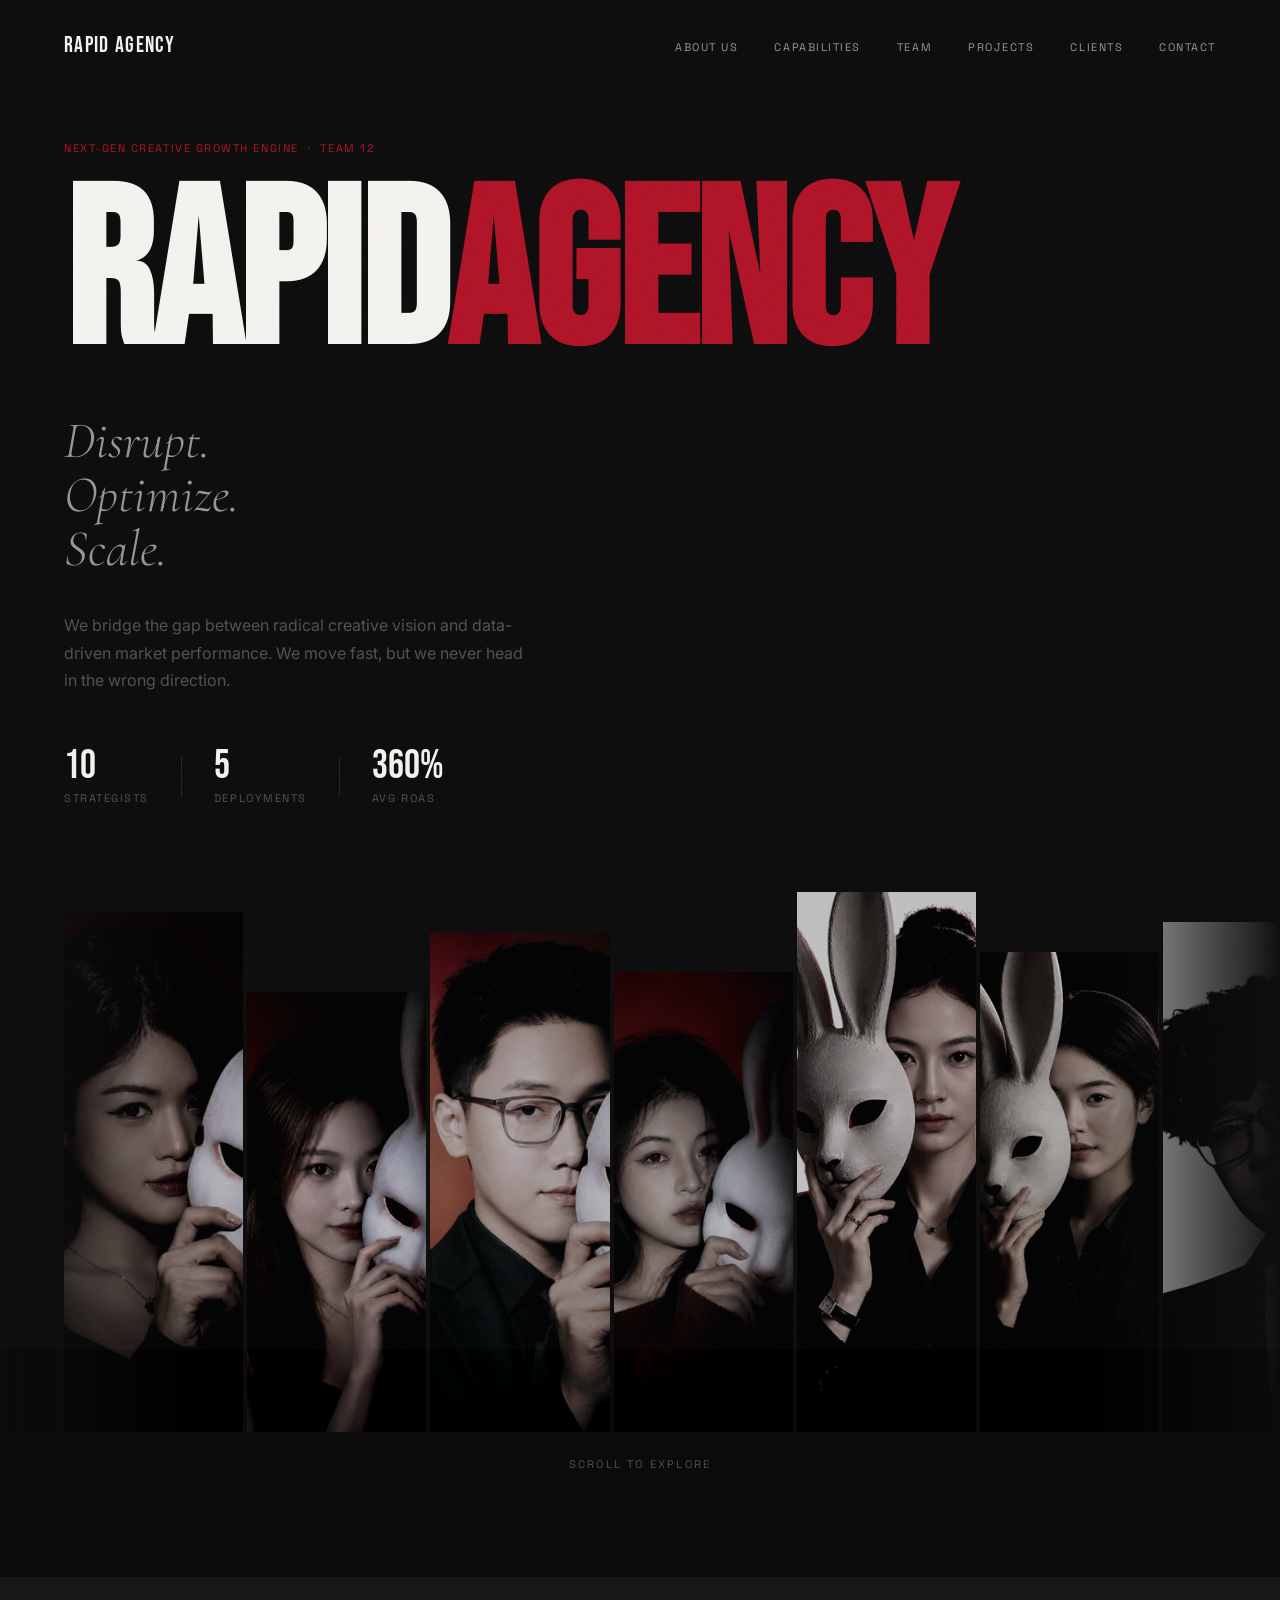
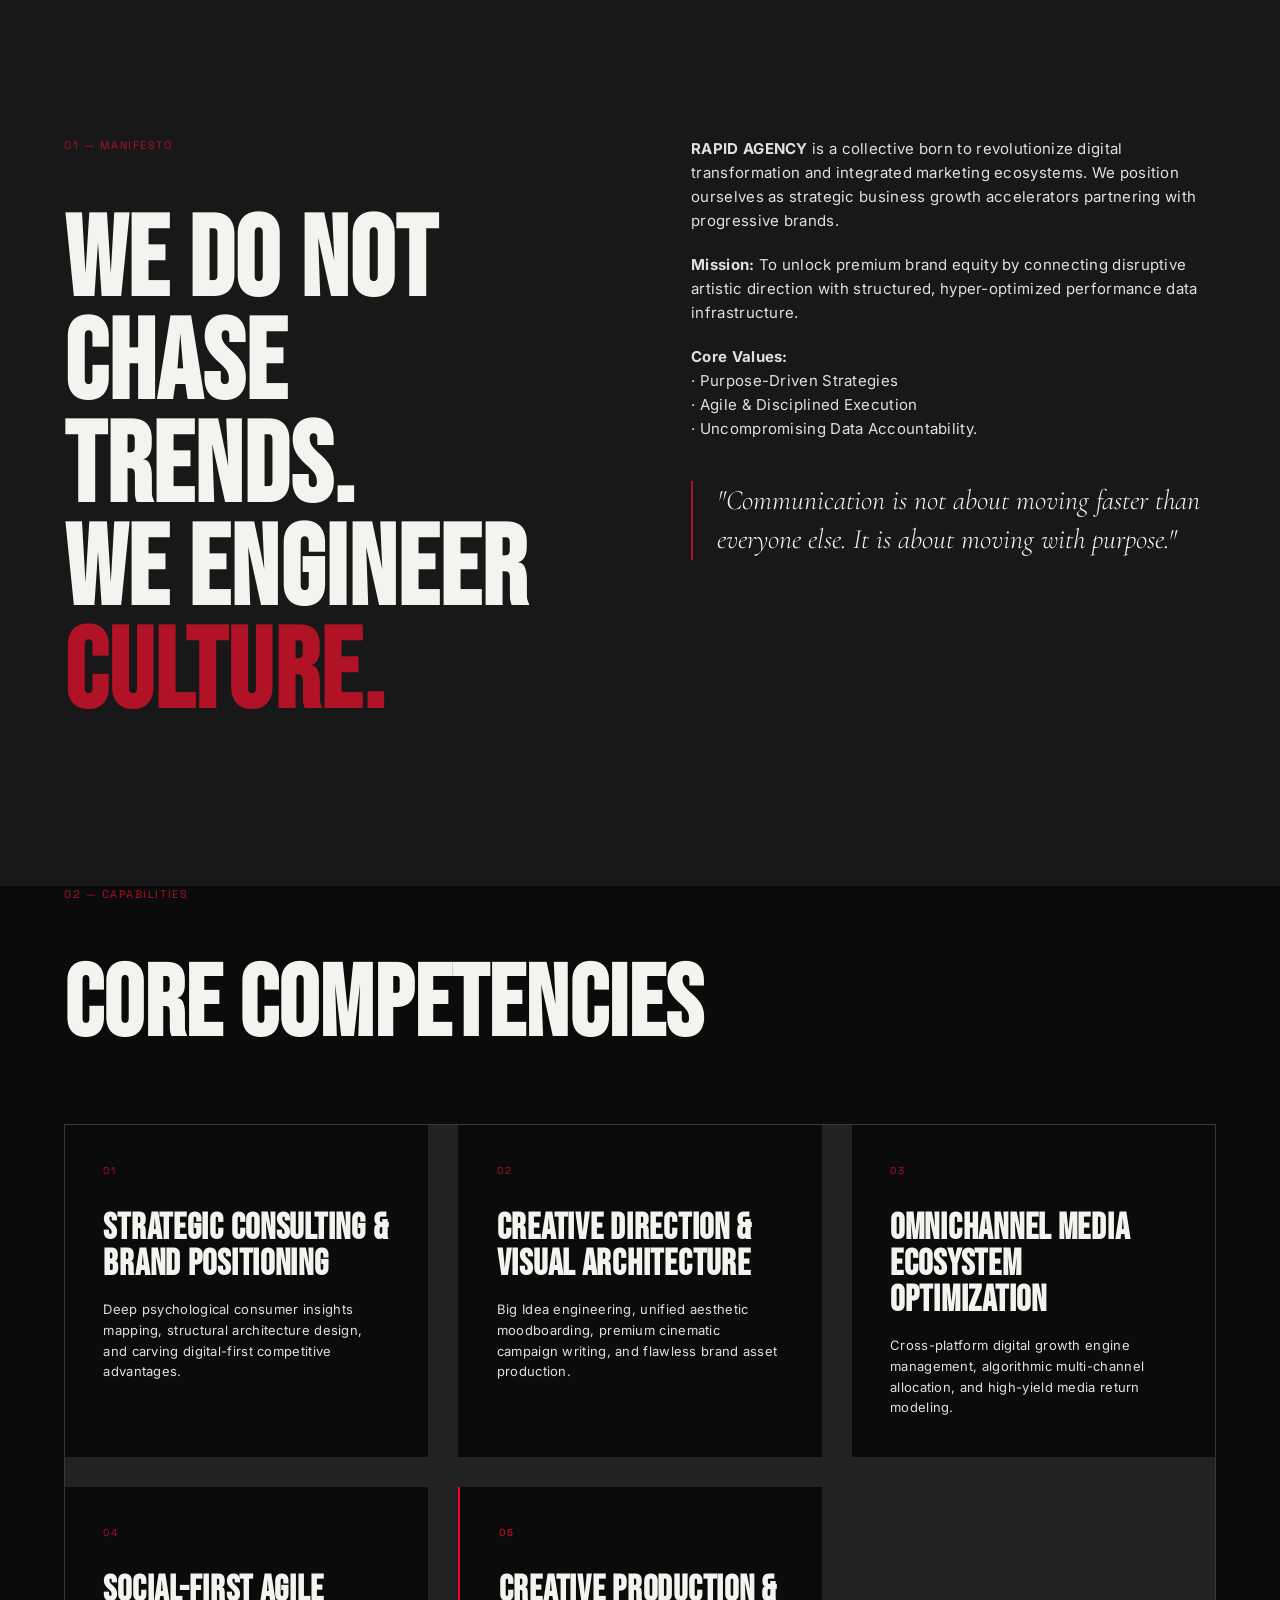
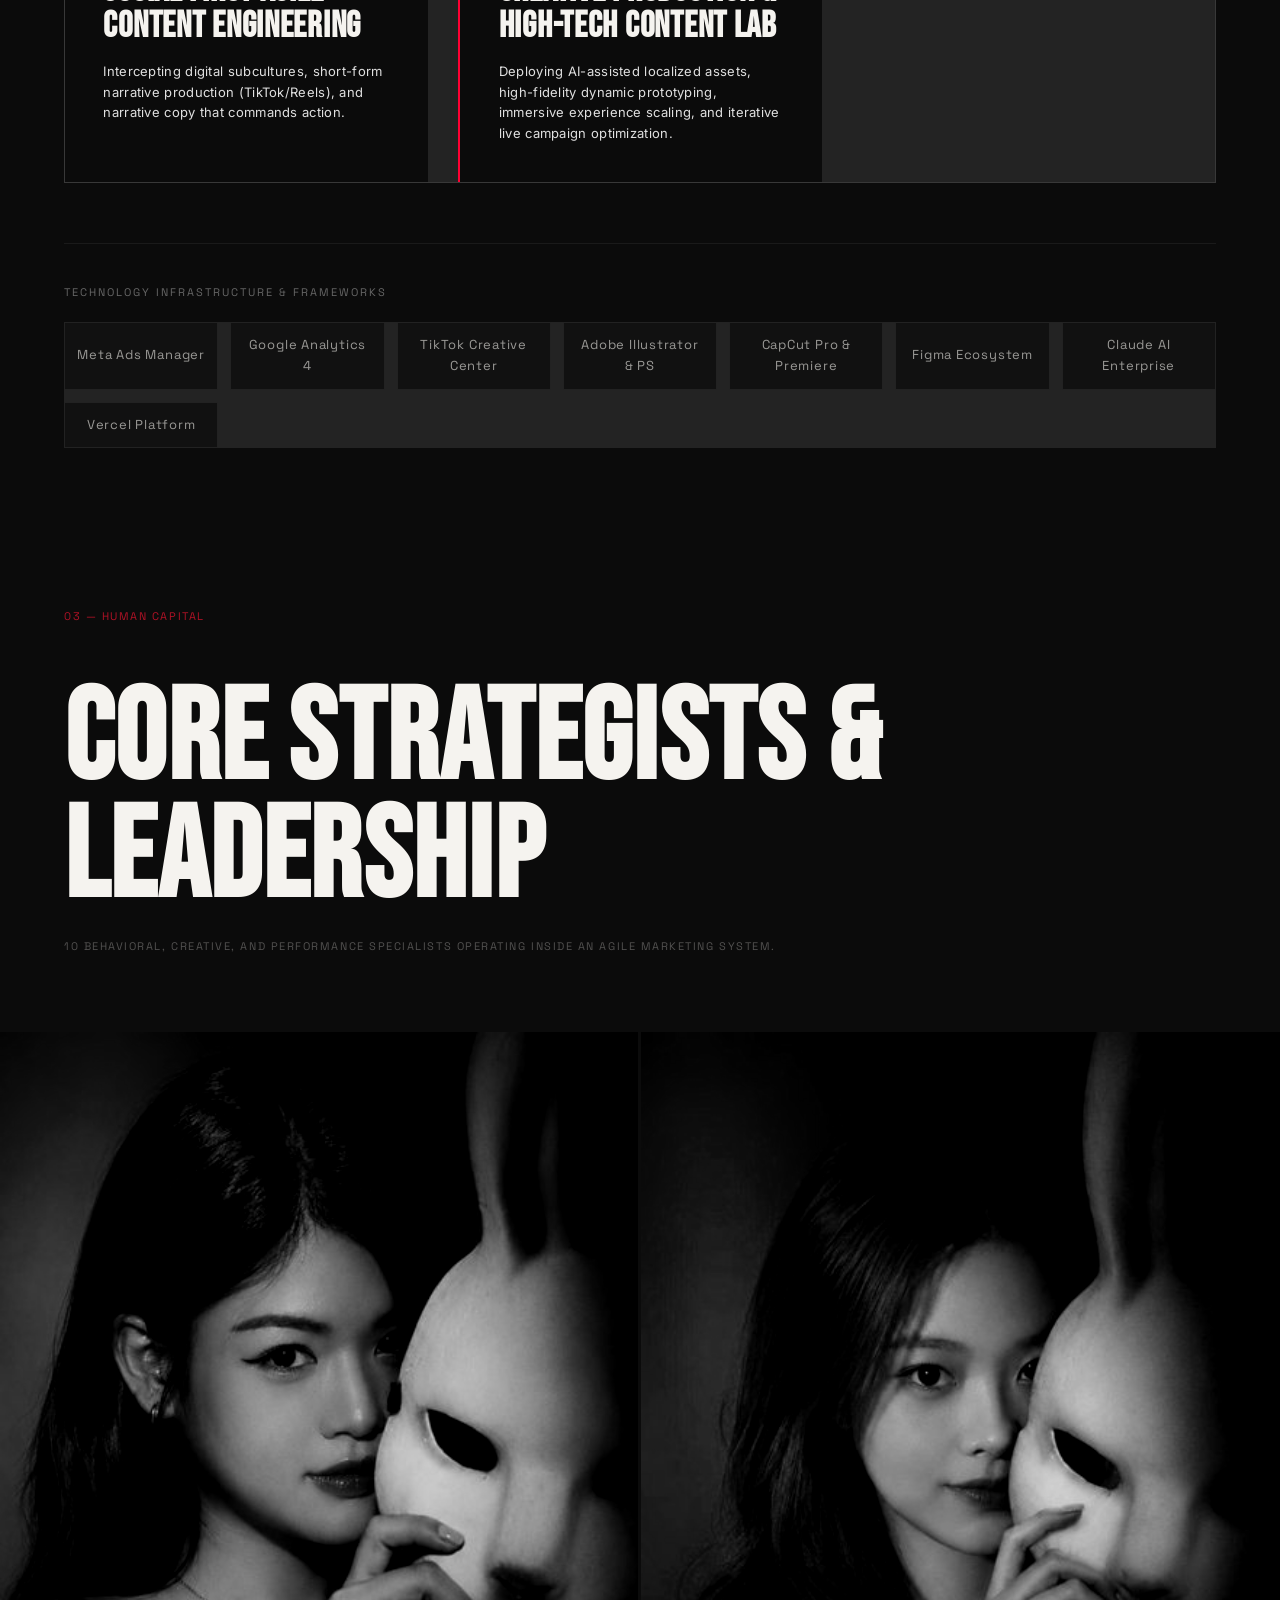
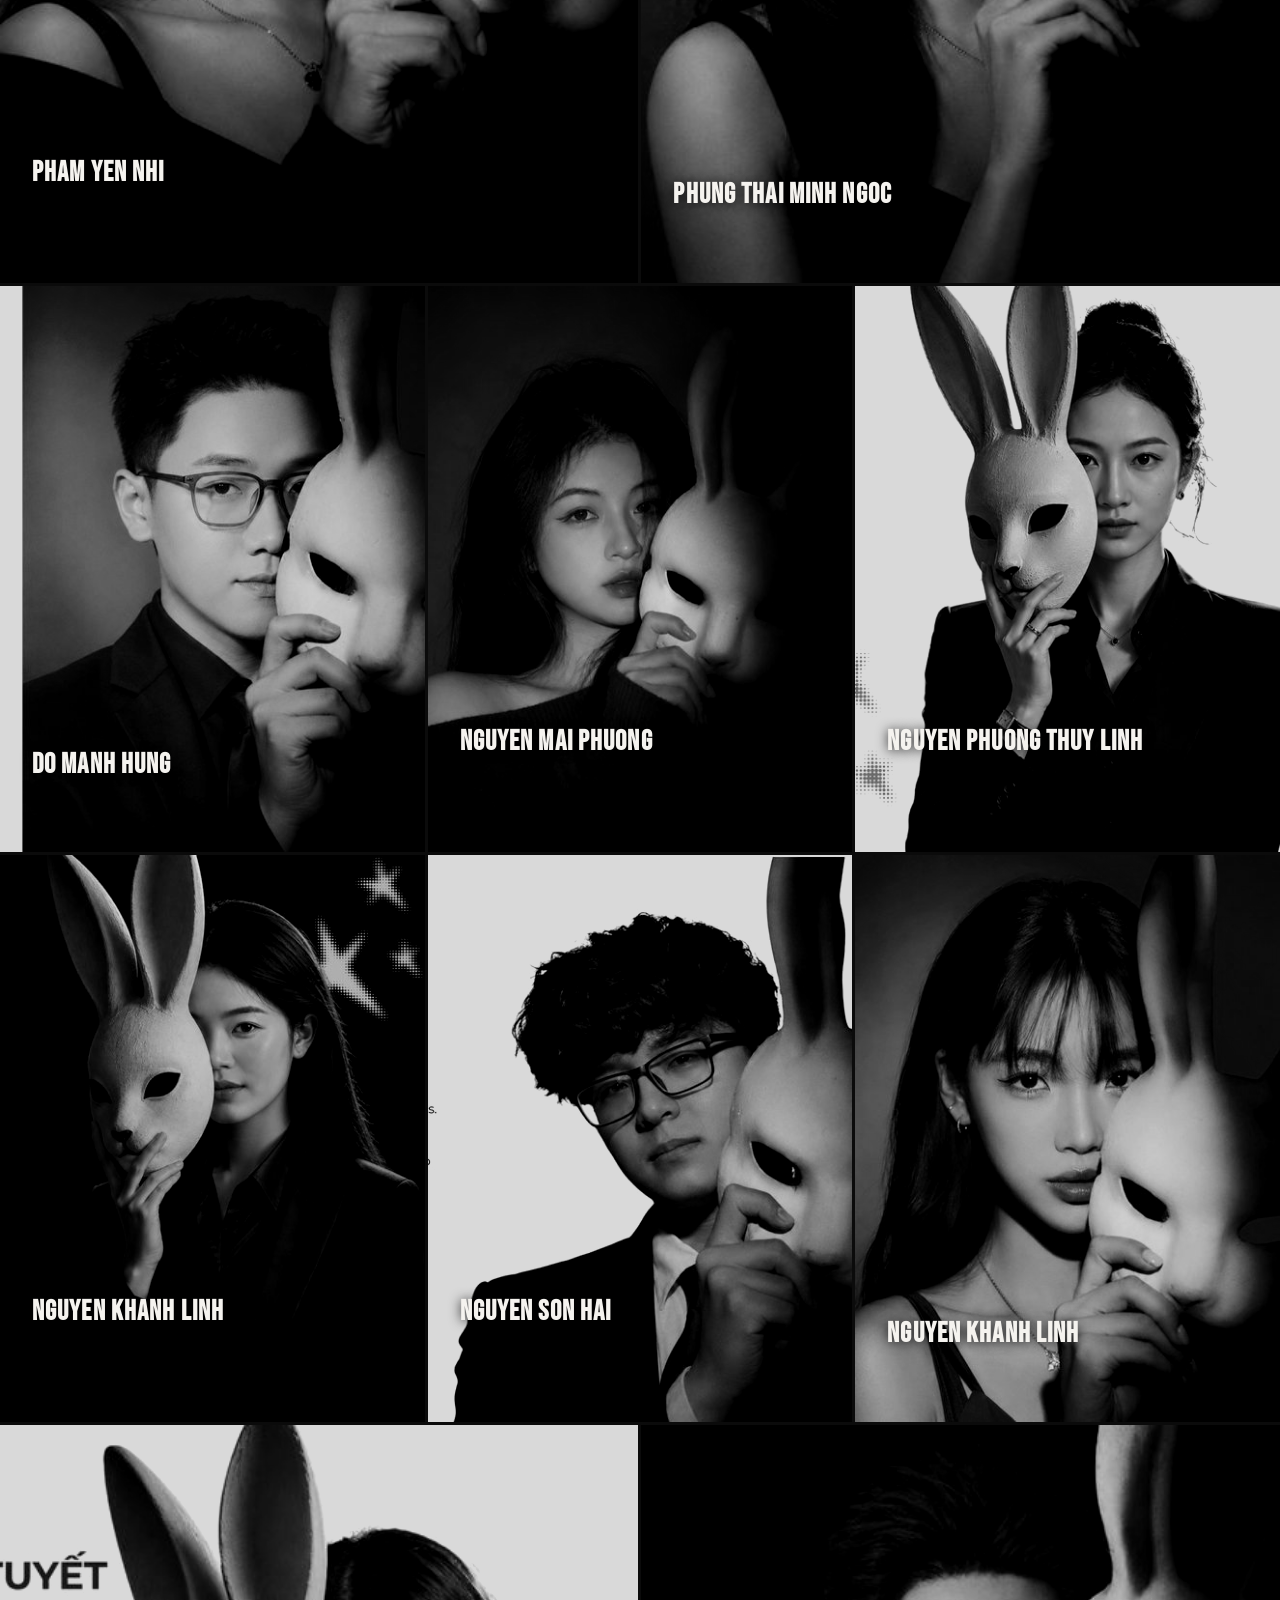
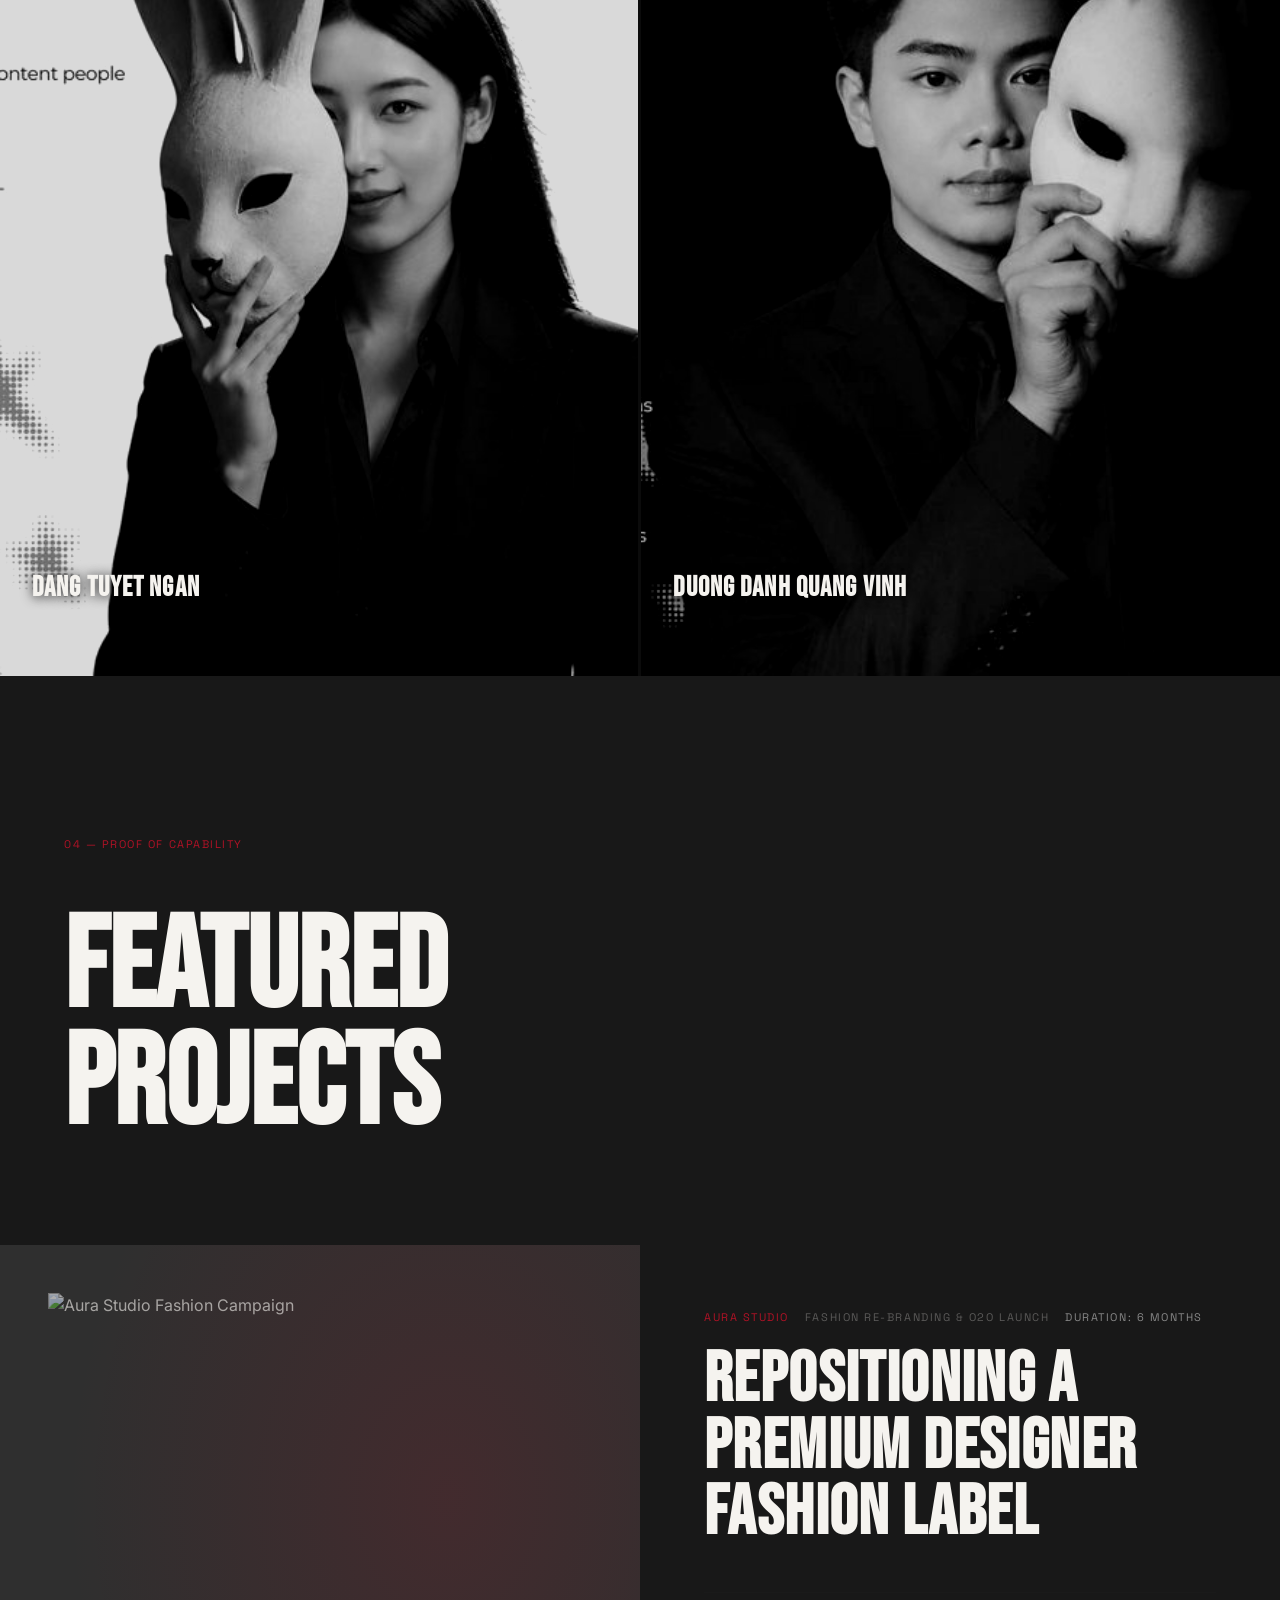
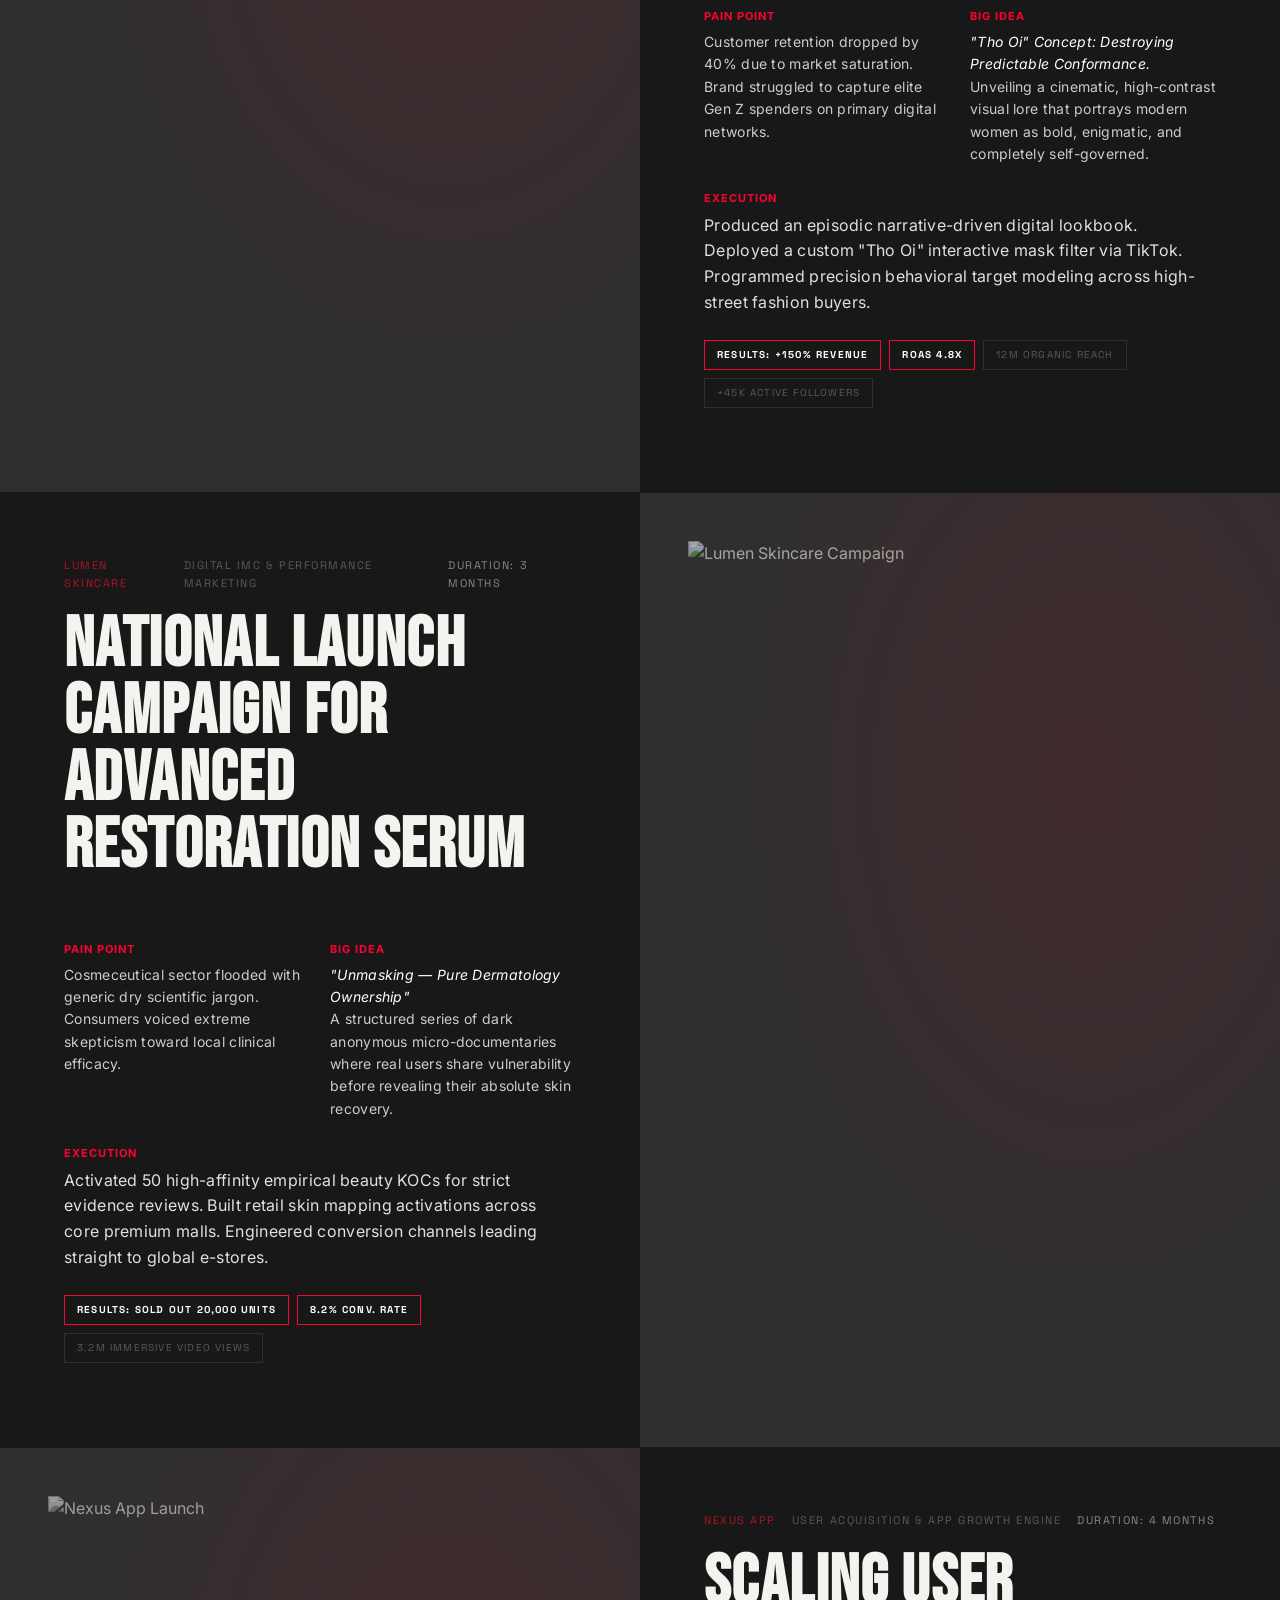
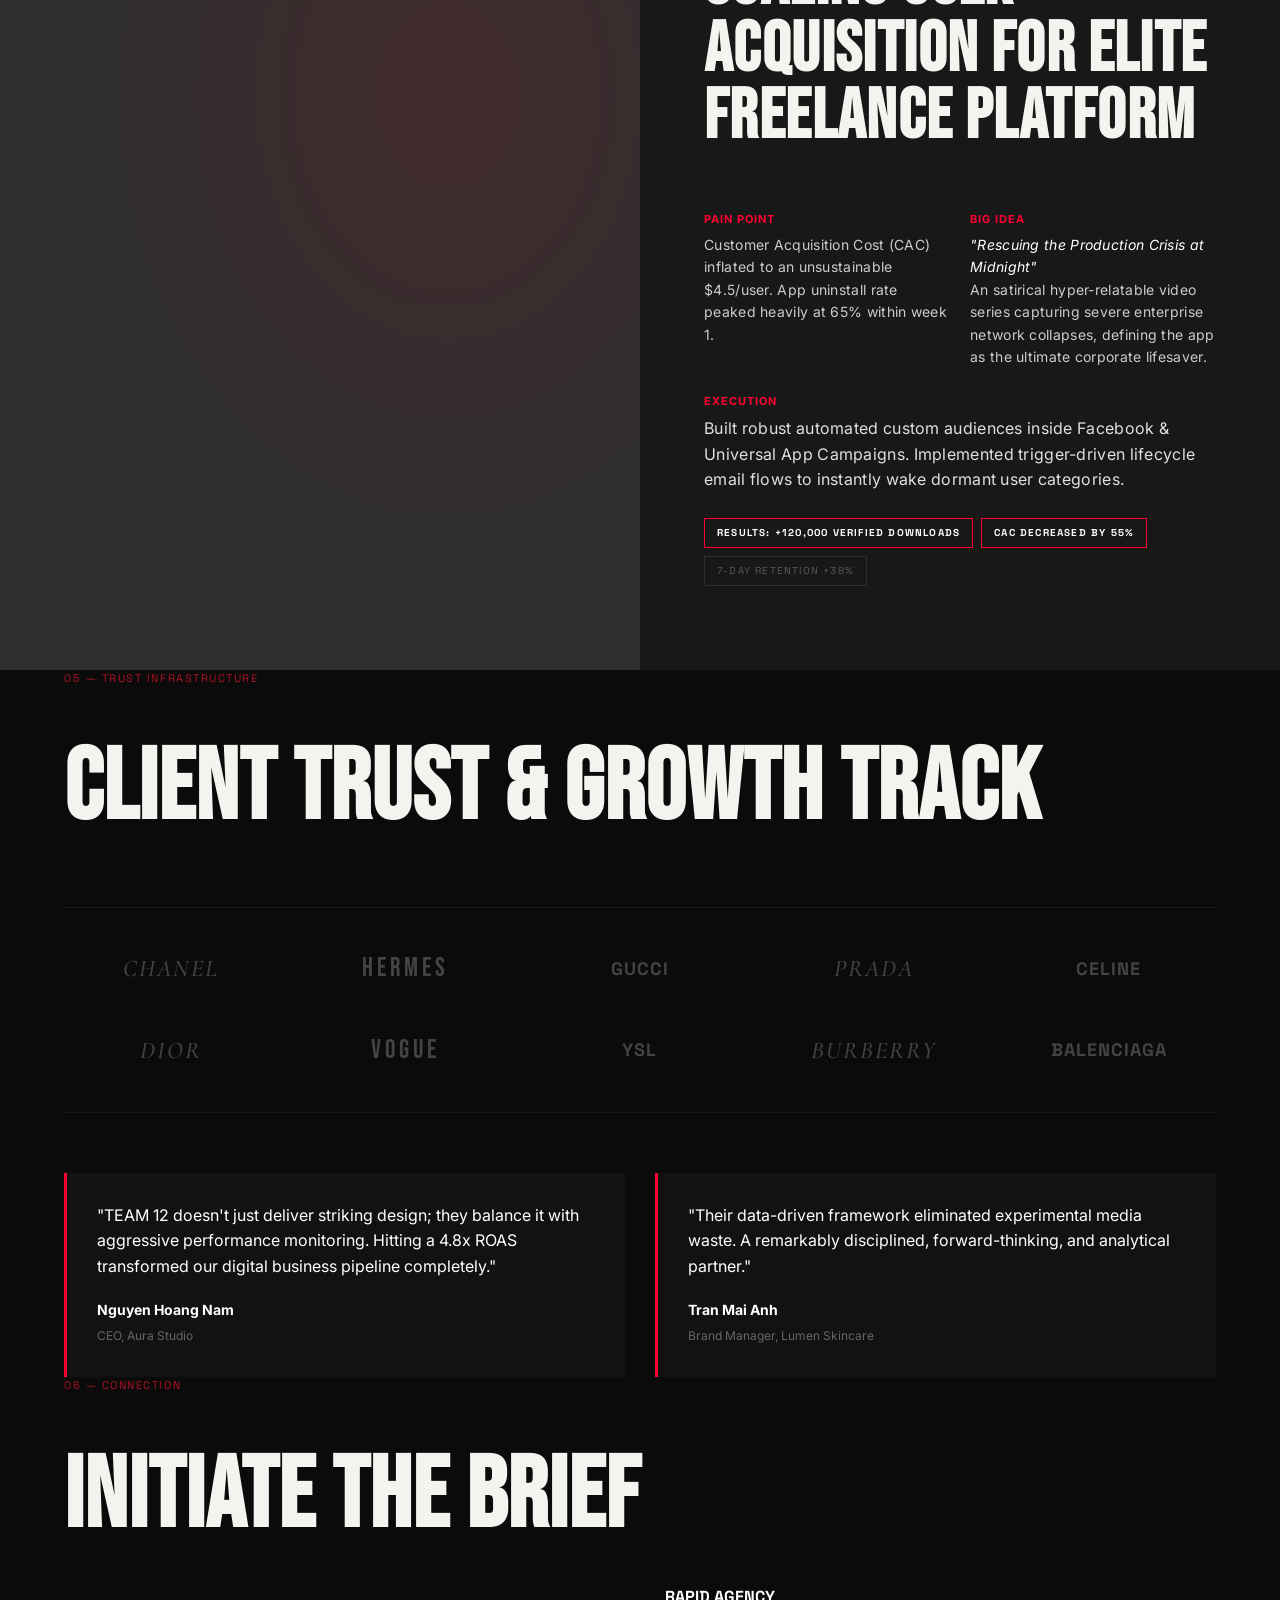
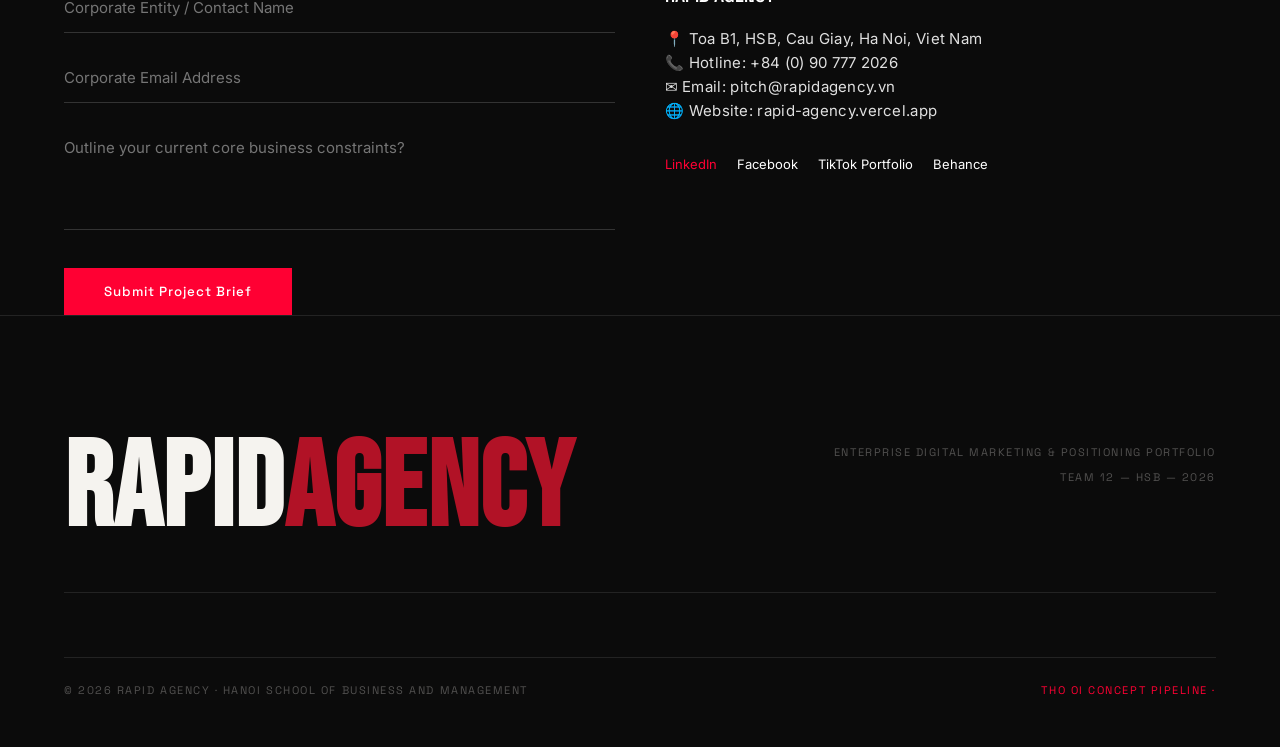
==== commit d9e9ebce: "update html moi nhat" ====
--- a/index.html
+++ b/index.html
@@ -122,10 +122,10 @@
 <nav id="nav">
   <a href="#hero" class="nav-logo">RAPID AGENCY</a>
   <ul class="nav-links">
-    <li><a href="#about">About</a></li>
+    <li><a href="#about">About us</a></li>
     <li><a href="#competencies">Capabilities</a></li>
     <li><a href="#team">Team</a></li>
-    <li><a href="#works">Case Studies</a></li>
+    <li><a href="#works">Projects</a></li>
     <li><a href="#testimonials">Clients</a></li>
     <li><a href="#contact">Contact</a></li>
   </ul>
@@ -180,9 +180,12 @@
     </div>
     <div class="about-right">
       <div class="about-body reveal">
-        <p><strong>RAPID AGENCY (TEAM 12)</strong> is a collective born to revolutionize digital transformation and integrated marketing ecosystems. We position ourselves as strategic business growth accelerators partnering with progressive brands.</p>
+        <p><strong>RAPID AGENCY </strong> is a collective born to revolutionize digital transformation and integrated marketing ecosystems. We position ourselves as strategic business growth accelerators partnering with progressive brands.</p>
         <p><strong>Mission:</strong> To unlock premium brand equity by connecting disruptive artistic direction with structured, hyper-optimized performance data infrastructure.</p>
-        <p><strong>Core Values:</strong> Purpose-Driven Strategies &nbsp;·&nbsp; Agile &amp; Disciplined Execution &nbsp;·&nbsp; Uncompromising Data Accountability.</p>
+<p><strong>Core Values:</strong><br>
+· Purpose-Driven Strategies<br>
+· Agile &amp; Disciplined Execution<br>
+· Uncompromising Data Accountability.</p>
       </div>
       <div class="about-quote reveal">
         <p class="serif-italic">"Communication is not about moving faster than everyone else. It is about moving with purpose."</p>
@@ -246,88 +249,158 @@
   <div class="container">
     <p class="section-label ui reveal">03 — Human Capital</p>
     <h2 class="team-heading reveal">CORE STRATEGISTS &amp;<br>LEADERSHIP</h2>
-    <p class="team-intro ui reveal">10 behavioral, creative, and performance engineering specialists operating inside an ultra-fast Agile grid.</p>
+    <p class="team-intro ui reveal">10 behavioral, creative, and performance specialists operating inside an Agile marketing system.</p>
   </div>
 
   <div class="team-grid">
+
+    <!-- 01 -->
     <article class="m-card span-3 reveal-card" style="--delay:0s">
-      <div class="m-photo"><img src="assets/members/01-pham-yen-nhi.jpg" alt="Pham Yen Nhi - Creative Lead" loading="lazy"><div class="m-overlay"></div></div>
-      <div class="m-info">
-        <span class="m-num ui">01</span><h3 class="m-name">Pham Yen Nhi</h3><p class="m-role ui">Creative Lead</p>
-        <p class="m-desc">"Transforming traditional frameworks into premium visual experiences that command absolute market attention."</p>
-      </div>
-    </article>
+      <div class="m-photo">
+        <img src="assets/members/01-pham-yen-nhi.jpg" alt="Pham Yen Nhi - Team Lead" loading="lazy">
+        <div class="m-overlay"></div>
+      </div>
+      <div class="m-info">
+        <span class="m-num ui">01</span>
+        <h3 class="m-name">Pham Yen Nhi</h3>
+        <p class="m-role ui">Team Lead</p>
+        <p class="m-desc">Responsible for coordinating the entire team, assigning tasks, and ensuring the overall quality and success of the project.</p>
+      </div>
+    </article>
+
+    <!-- 02 -->
     <article class="m-card span-3 reveal-card" style="--delay:0.1s">
-      <div class="m-photo"><img src="assets/members/02-phung-thai-minh-ngoc.jpg" alt="Phung Thai Minh Ngoc - Account Lead" loading="lazy"><div class="m-overlay"></div></div>
-      <div class="m-info">
-        <span class="m-num ui">02</span><h3 class="m-name">Phung Thai Minh Ngoc</h3><p class="m-role ui">Account Lead</p>
-        <p class="m-desc">Balancing resource allocation, maintaining complex project velocity, and anchoring corporate growth objectives.</p>
-      </div>
-    </article>
-    <article class="m-card span-2 reveal-card" style="--delay:0s">
-      <div class="m-photo"><img src="assets/members/03-do-manh-hung.jpg" alt="Do Manh Hung - Art Director" loading="lazy"><div class="m-overlay"></div></div>
-      <div class="m-info">
-        <span class="m-num ui">03</span><h3 class="m-name">Do Manh Hung</h3><p class="m-role ui">Art Director</p>
-        <p class="m-desc">Translating high-level strategic communication concepts into cohesive premium design systems.</p>
-      </div>
-    </article>
+      <div class="m-photo">
+        <img src="assets/members/02-phung-thai-minh-ngoc.jpg" alt="Phung Thai Minh Ngoc - Performance Ads" loading="lazy">
+        <div class="m-overlay"></div>
+      </div>
+      <div class="m-info">
+        <span class="m-num ui">02</span>
+        <h3 class="m-name">Phung Thai Minh Ngoc</h3>
+        <p class="m-role ui">Performance Ads</p>
+        <p class="m-desc">Executes and optimizes digital advertising campaigns to improve performance results.</p>
+      </div>
+    </article>
+
+    <!-- 03 -->
+    <article class="m-card span-2 reveal-card">
+      <div class="m-photo">
+        <img src="assets/members/03-do-manh-hung.jpg" alt="Do Manh Hung - Creative Ideation" loading="lazy">
+        <div class="m-overlay"></div>
+      </div>
+      <div class="m-info">
+        <span class="m-num ui">03</span>
+        <h3 class="m-name">Do Manh Hung</h3>
+        <p class="m-role ui">Creative Ideation</p>
+        <p class="m-desc">Contributes creative ideas and helps develop campaign concepts.</p>
+      </div>
+    </article>
+
+    <!-- 04 -->
     <article class="m-card span-2 reveal-card" style="--delay:0.1s">
-      <div class="m-photo"><img src="assets/members/04-nguyen-mai-phuong.jpg" alt="Nguyen Mai Phuong - Media/Digital Lead" loading="lazy"><div class="m-overlay"></div></div>
-      <div class="m-info">
-        <span class="m-num ui">04</span><h3 class="m-name">Nguyen Mai Phuong</h3><p class="m-role ui">Media/Digital Lead</p>
-        <p class="m-desc">Architecting robust full-funnel digital ecosystems and scaling structural multi-channel ROI frameworks.</p>
-      </div>
-    </article>
-    <article class="m-card span-2 reveal-card" style="--delay:0.2s">
-      <div class="m-photo"><img src="assets/members/05-nguyen-phuong-thuy-linh.jpg" alt="Nguyen Phuong Thuy Linh - Project Lead" loading="lazy"><div class="m-overlay"></div></div>
-      <div class="m-info">
-        <span class="m-num ui">05</span><h3 class="m-name">Nguyen Phuong Thuy Linh</h3><p class="m-role ui">Project Lead</p>
-        <p class="m-desc">Serving as a vital partner connecting avant-garde creative visions directly with corporate operational expansion.</p>
-      </div>
-    </article>
-    <article class="m-card span-2 reveal-card" style="--delay:0s">
-      <div class="m-photo"><img src="assets/members/06-nguyen-khanh-linh.jpg" alt="Nguyen Khanh Linh - Strategist/Planner" loading="lazy"><div class="m-overlay"></div></div>
-      <div class="m-info">
-        <span class="m-num ui">06</span><h3 class="m-name">Nguyen Khanh Linh</h3><p class="m-role ui">Strategist/Planner</p>
-        <p class="m-desc">Analyzing micro-level target motivations to engineer behavioral experiential brand journeys.</p>
-      </div>
-    </article>
-    <article class="m-card span-2 reveal-card" style="--delay:0.1s">
-      <div class="m-photo"><img src="assets/members/07-nguyen-son-hai.jpg" alt="Nguyen Son Hai - Copywriter" loading="lazy"><div class="m-overlay"></div></div>
-      <div class="m-info">
-        <span class="m-num ui">07</span><h3 class="m-name">Nguyen Son Hai</h3><p class="m-role ui">Copywriter</p>
-        <p class="m-desc">"Forging structural messages that cut through hyper-saturated markets to spark long-term psychological retention."</p>
-      </div>
-    </article>
-    <article class="m-card span-2 reveal-card" style="--delay:0.2s">
-      <div class="m-photo"><img src="assets/members/08-nguyen-khanh-linh-2.jpg" alt="Nguyen Khanh Linh - Media Planner" loading="lazy"><div class="m-overlay"></div></div>
-      <div class="m-info">
-        <span class="m-num ui">08</span><h3 class="m-name">Nguyen Khanh Linh</h3><p class="m-role ui">Media Planner</p>
-        <p class="m-desc">Decrypting complex algorithmic shifts across primary networks to maximize audience impressions.</p>
-      </div>
-    </article>
-    <article class="m-card span-3 reveal-card" style="--delay:0s">
-      <div class="m-photo"><img src="assets/members/09-dang-tuyet-ngan.jpg" alt="Dang Tuyet Ngan - Content Creator" loading="lazy"><div class="m-overlay"></div></div>
-      <div class="m-info">
-        <span class="m-num ui">09</span><h3 class="m-name">Dang Tuyet Ngan</h3><p class="m-role ui">Content Creator</p>
-        <p class="m-desc">Converting complex brand narratives into hyper-viral social formats that capture organic engagement.</p>
-      </div>
-    </article>
-    <article class="m-card span-3 reveal-card" style="--delay:0.1s">
-      <div class="m-photo"><img src="assets/members/10-duong-danh-quang-vinh.jpg" alt="Duong Danh Quang Vinh - Media & Channel Lead" loading="lazy"><div class="m-overlay"></div></div>
-      <div class="m-info">
-        <span class="m-num ui">10</span><h3 class="m-name">Duong Danh Quang Vinh</h3><p class="m-role ui">Media &amp; Channel Lead</p>
-        <p class="m-desc">Scaling premium digital communities while controlling data parameters across meta networks.</p>
-      </div>
-    </article>
+      <div class="m-photo">
+        <img src="assets/members/04-nguyen-mai-phuong.jpg" alt="Nguyen Mai Phuong - Media Planning" loading="lazy">
+        <div class="m-overlay"></div>
+      </div>
+      <div class="m-info">
+        <span class="m-num ui">04</span>
+        <h3 class="m-name">Nguyen Mai Phuong</h3>
+        <p class="m-role ui">Media Planning</p>
+        <p class="m-desc">Plans media channels, allocates budgets, and supports overall media strategy.</p>
+      </div>
+    </article>
+
+    <!-- 05 -->
+    <article class="m-card span-2 reveal-card">
+      <div class="m-photo">
+        <img src="assets/members/05-nguyen-phuong-thuy-linh.jpg" alt="Nguyen Phuong Thuy Linh - Social Media" loading="lazy">
+        <div class="m-overlay"></div>
+      </div>
+      <div class="m-info">
+        <span class="m-num ui">05</span>
+        <h3 class="m-name">Nguyen Phuong Thuy Linh</h3>
+        <p class="m-role ui">Social Media</p>
+        <p class="m-desc">Manages social media pages, publishes content, and engages with online audiences.</p>
+      </div>
+    </article>
+
+    <!-- 06 -->
+    <article class="m-card span-2 reveal-card">
+      <div class="m-photo">
+        <img src="assets/members/06-nguyen-khanh-linh.jpg" alt="Nguyen Khanh Linh - Content Writing" loading="lazy">
+        <div class="m-overlay"></div>
+      </div>
+      <div class="m-info">
+        <span class="m-num ui">06</span>
+        <h3 class="m-name">Nguyen Khanh Linh</h3>
+        <p class="m-role ui">Content Writing</p>
+        <p class="m-desc">Produces marketing content such as captions, slogans, and scripts based on team direction.</p>
+      </div>
+    </article>
+
+    <!-- 07 -->
+    <article class="m-card span-2 reveal-card">
+      <div class="m-photo">
+        <img src="assets/members/07-nguyen-son-hai.jpg" alt="Nguyen Son Hai - Project Coordination" loading="lazy">
+        <div class="m-overlay"></div>
+      </div>
+      <div class="m-info">
+        <span class="m-num ui">07</span>
+        <h3 class="m-name">Nguyen Son Hai</h3>
+        <p class="m-role ui">Project Coordination</p>
+        <p class="m-desc">Tracks project progress, monitors deadlines, and ensures all tasks are completed on schedule.</p>
+      </div>
+    </article>
+
+    <!-- 08 -->
+    <article class="m-card span-2 reveal-card">
+      <div class="m-photo">
+        <img src="assets/members/08-nguyen-khanh-linh-2.jpg" alt="Nguyen Khanh Linh - Visual Design Support" loading="lazy">
+        <div class="m-overlay"></div>
+      </div>
+      <div class="m-info">
+        <span class="m-num ui">08</span>
+        <h3 class="m-name">Nguyen Khanh Linh</h3>
+        <p class="m-role ui">Visual Design Support</p>
+        <p class="m-desc">Designs visual materials and supports the production of campaign assets.</p>
+      </div>
+    </article>
+
+    <!-- 09 -->
+    <article class="m-card span-3 reveal-card">
+      <div class="m-photo">
+        <img src="assets/members/09-dang-tuyet-ngan.jpg" alt="Dang Tuyet Ngan - Data & Reporting" loading="lazy">
+        <div class="m-overlay"></div>
+      </div>
+      <div class="m-info">
+        <span class="m-num ui">09</span>
+        <h3 class="m-name">Dang Tuyet Ngan</h3>
+        <p class="m-role ui">Data & Reporting</p>
+        <p class="m-desc">Collects data, analyzes campaign performance, and supports KPI reporting.</p>
+      </div>
+    </article>
+
+    <!-- 10 -->
+    <article class="m-card span-3 reveal-card">
+      <div class="m-photo">
+        <img src="assets/members/10-duong-danh-quang-vinh.jpg" alt="Duong Danh Quang Vinh - Marketing Strategy Support" loading="lazy">
+        <div class="m-overlay"></div>
+      </div>
+      <div class="m-info">
+        <span class="m-num ui">10</span>
+        <h3 class="m-name">Duong Danh Quang Vinh</h3>
+        <p class="m-role ui">Marketing Strategy Support</p>
+        <p class="m-desc">Supports marketing strategy development and analyzes customer insights for the campaign.</p>
+      </div>
+    </article>
+
   </div>
 </section>
-
 <!-- ░░ 4. CASE STUDIES SECTION ░░░░░░░░░░░░░░░░░░░░░░░░░░░░░░░░░░░░░░░░░ -->
 <section id="works">
   <div class="container">
     <p class="section-label ui reveal">04 — Proof of Capability</p>
-    <h2 class="works-title reveal">FEATURED<br>CASE STUDIES</h2>
+    <h2 class="works-title reveal">FEATURED<br>PROJECTS</h2>
   </div>
 
   <div class="works-list">
@@ -457,13 +530,24 @@
     <h2 class="section-title reveal">CLIENT TRUST &amp; GROWTH TRACK</h2>
     
     <!-- BRAND LOGO GRID ADDED HERE -->
-    <div class="client-logo-grid reveal">
-      <div class="logo-item serif-logo">DIOR</div>
-      <div class="logo-item">VOGUE</div>
-      <div class="logo-item tech-logo">LUMEN</div>
-      <div class="logo-item serif-logo">AURA</div>
-      <div class="logo-item tech-logo">NEXUS CO.</div>
-    </div>
+<!-- BẮT ĐẦU KHỐI LOGO (BẠN COPY TOÀN BỘ ĐOẠN NÀY DÁN ĐÈ VÀO) -->
+<div class="client-logo-grid reveal" style="margin-bottom: 20px; padding-bottom: 20px; border-bottom: none;">
+  <div class="logo-item serif-logo">CHANEL</div>
+  <div class="logo-item">HERMES</div>
+  <div class="logo-item tech-logo">GUCCI</div>
+  <div class="logo-item serif-logo">PRADA</div>
+  <div class="logo-item tech-logo">CELINE</div>
+</div>
+
+<!-- HÀNG LOGO THỨ 2 ĐƯỢC THÊM VÀO BÊN DƯỚI -->
+<div class="client-logo-grid reveal" style="margin-top: 0; padding-top: 0; border-top: none; margin-bottom: 60px;">
+  <div class="logo-item serif-logo">DIOR</div>
+  <div class="logo-item">VOGUE</div>
+  <div class="logo-item tech-logo">YSL</div>
+  <div class="logo-item serif-logo">BURBERRY</div>
+  <div class="logo-item tech-logo">BALENCIAGA</div>
+</div>
+<!-- KẾT THÚC KHỐI LOGO -->
     
     <div class="testimonials-grid" style="display: grid; grid-template-columns: 1fr 1fr; gap: 30px;">
       <div class="testi-card" style="background: #121212; padding: 30px; border-left: 3px solid #ff0033;">
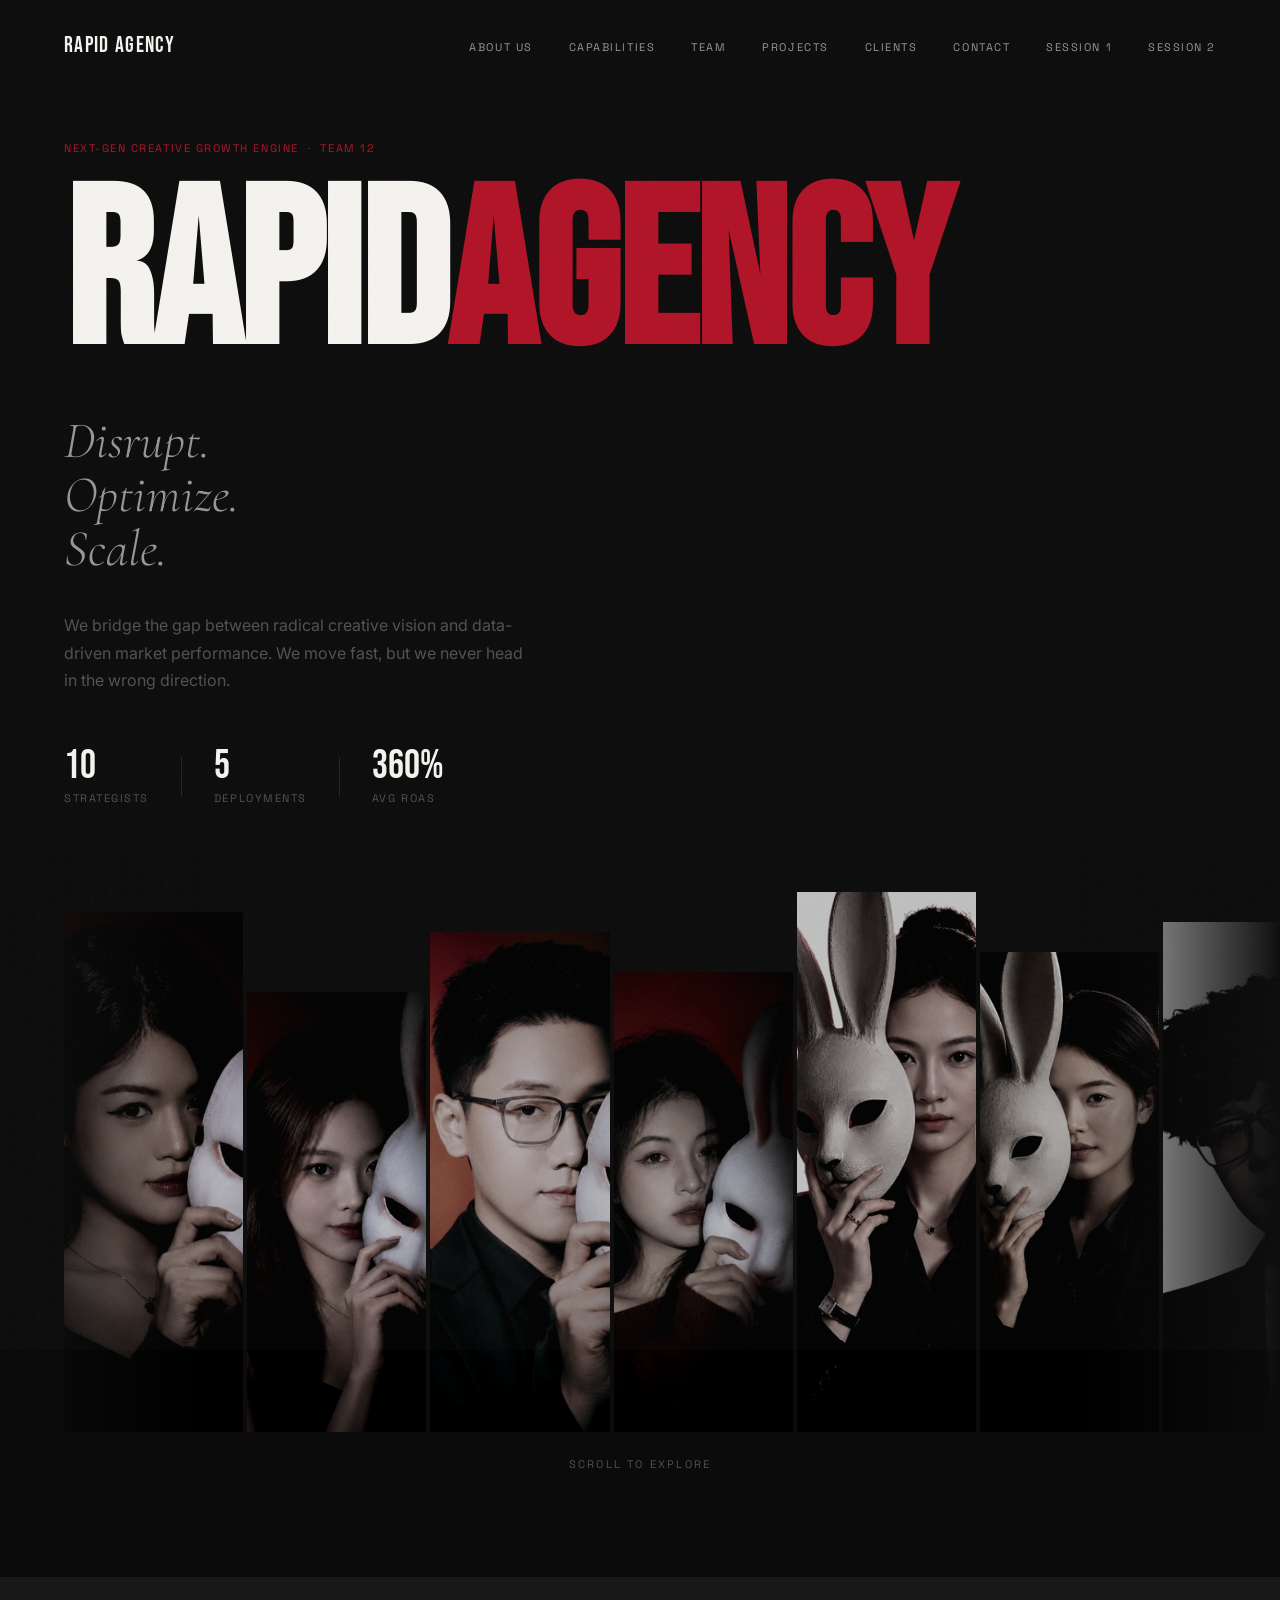
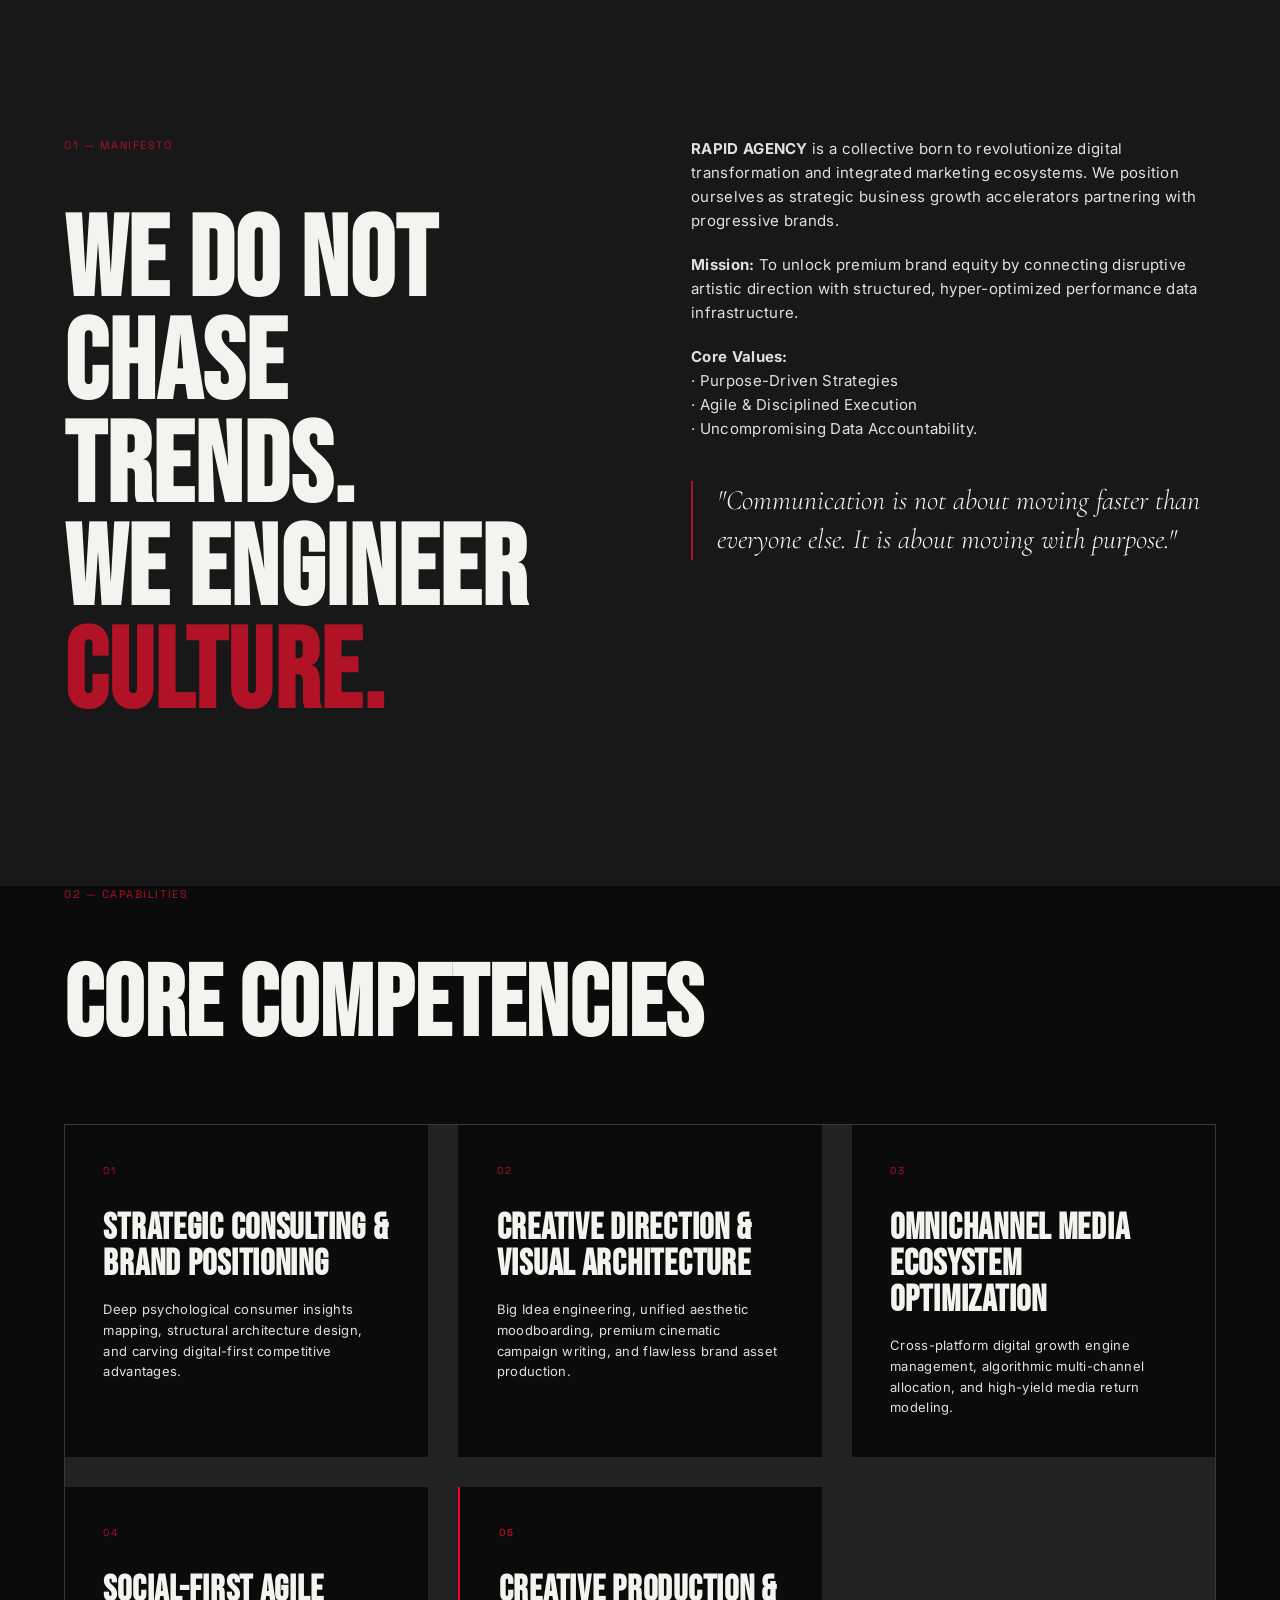
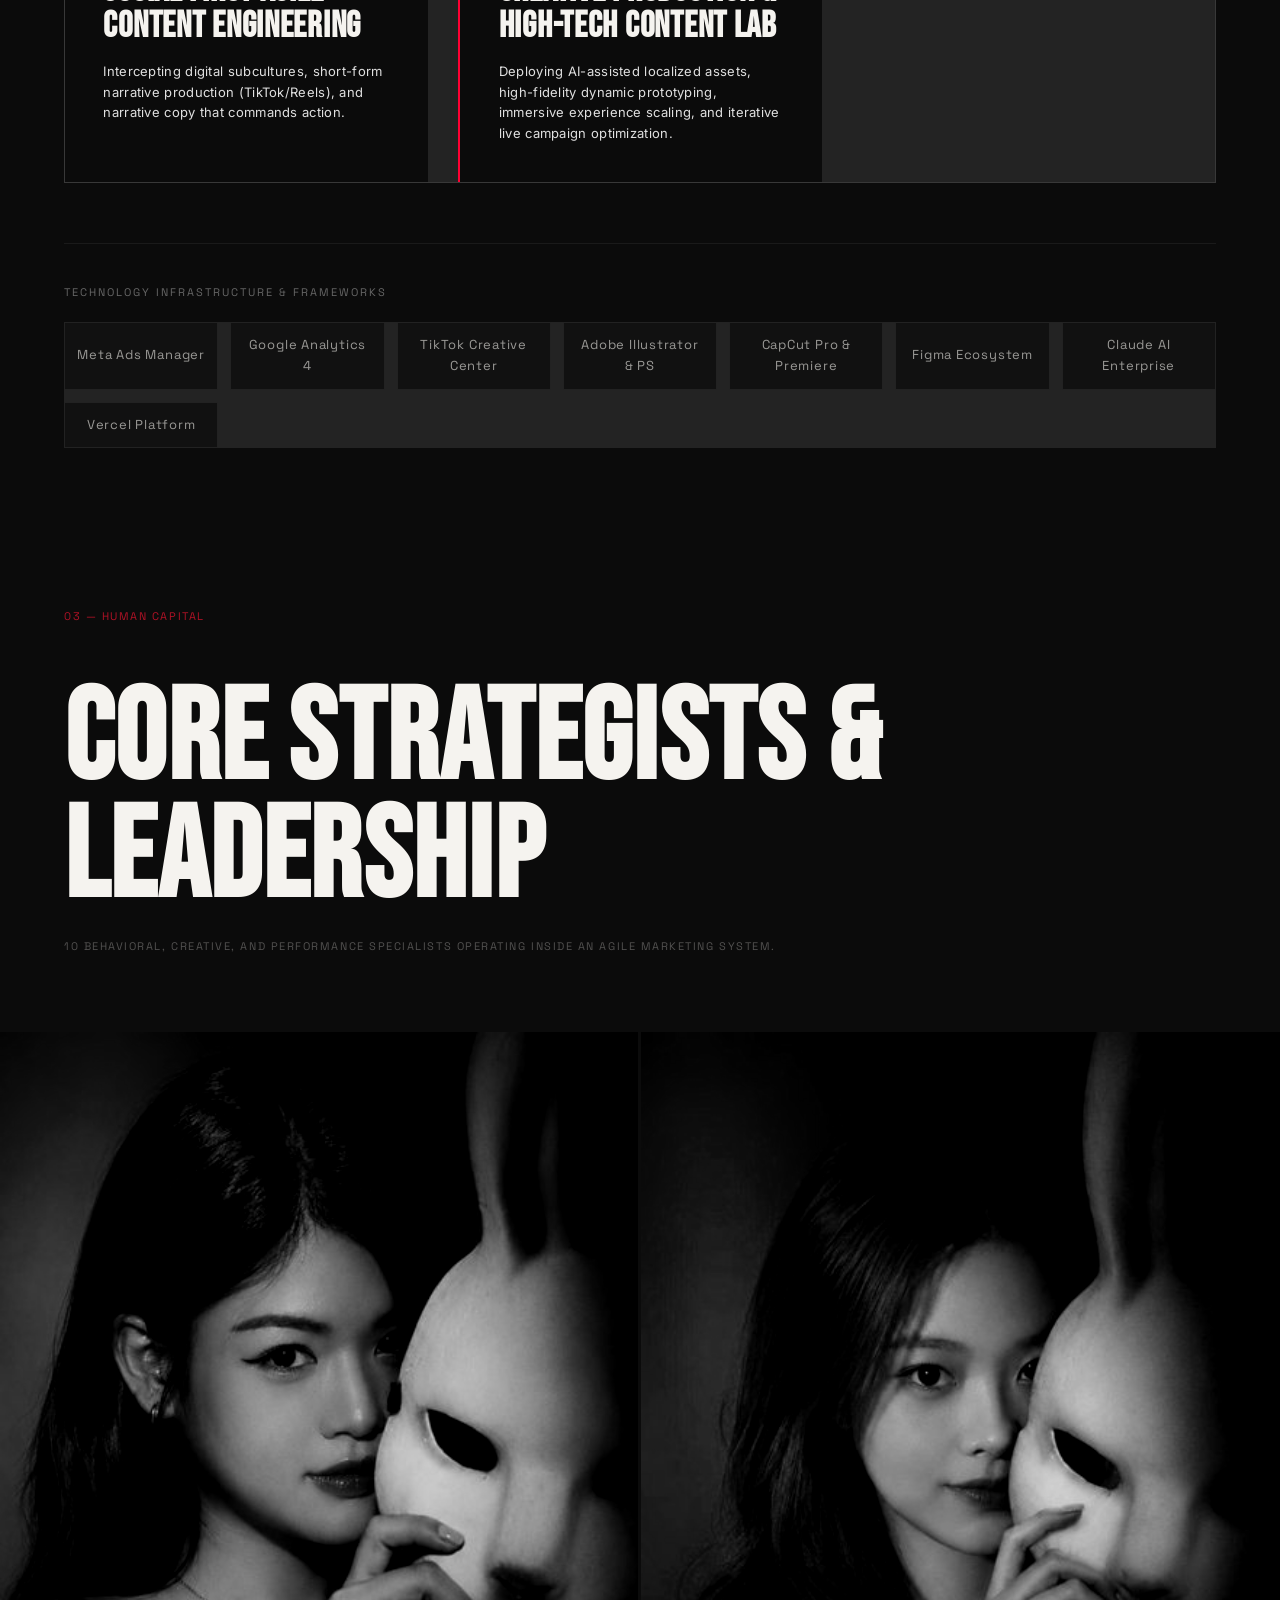
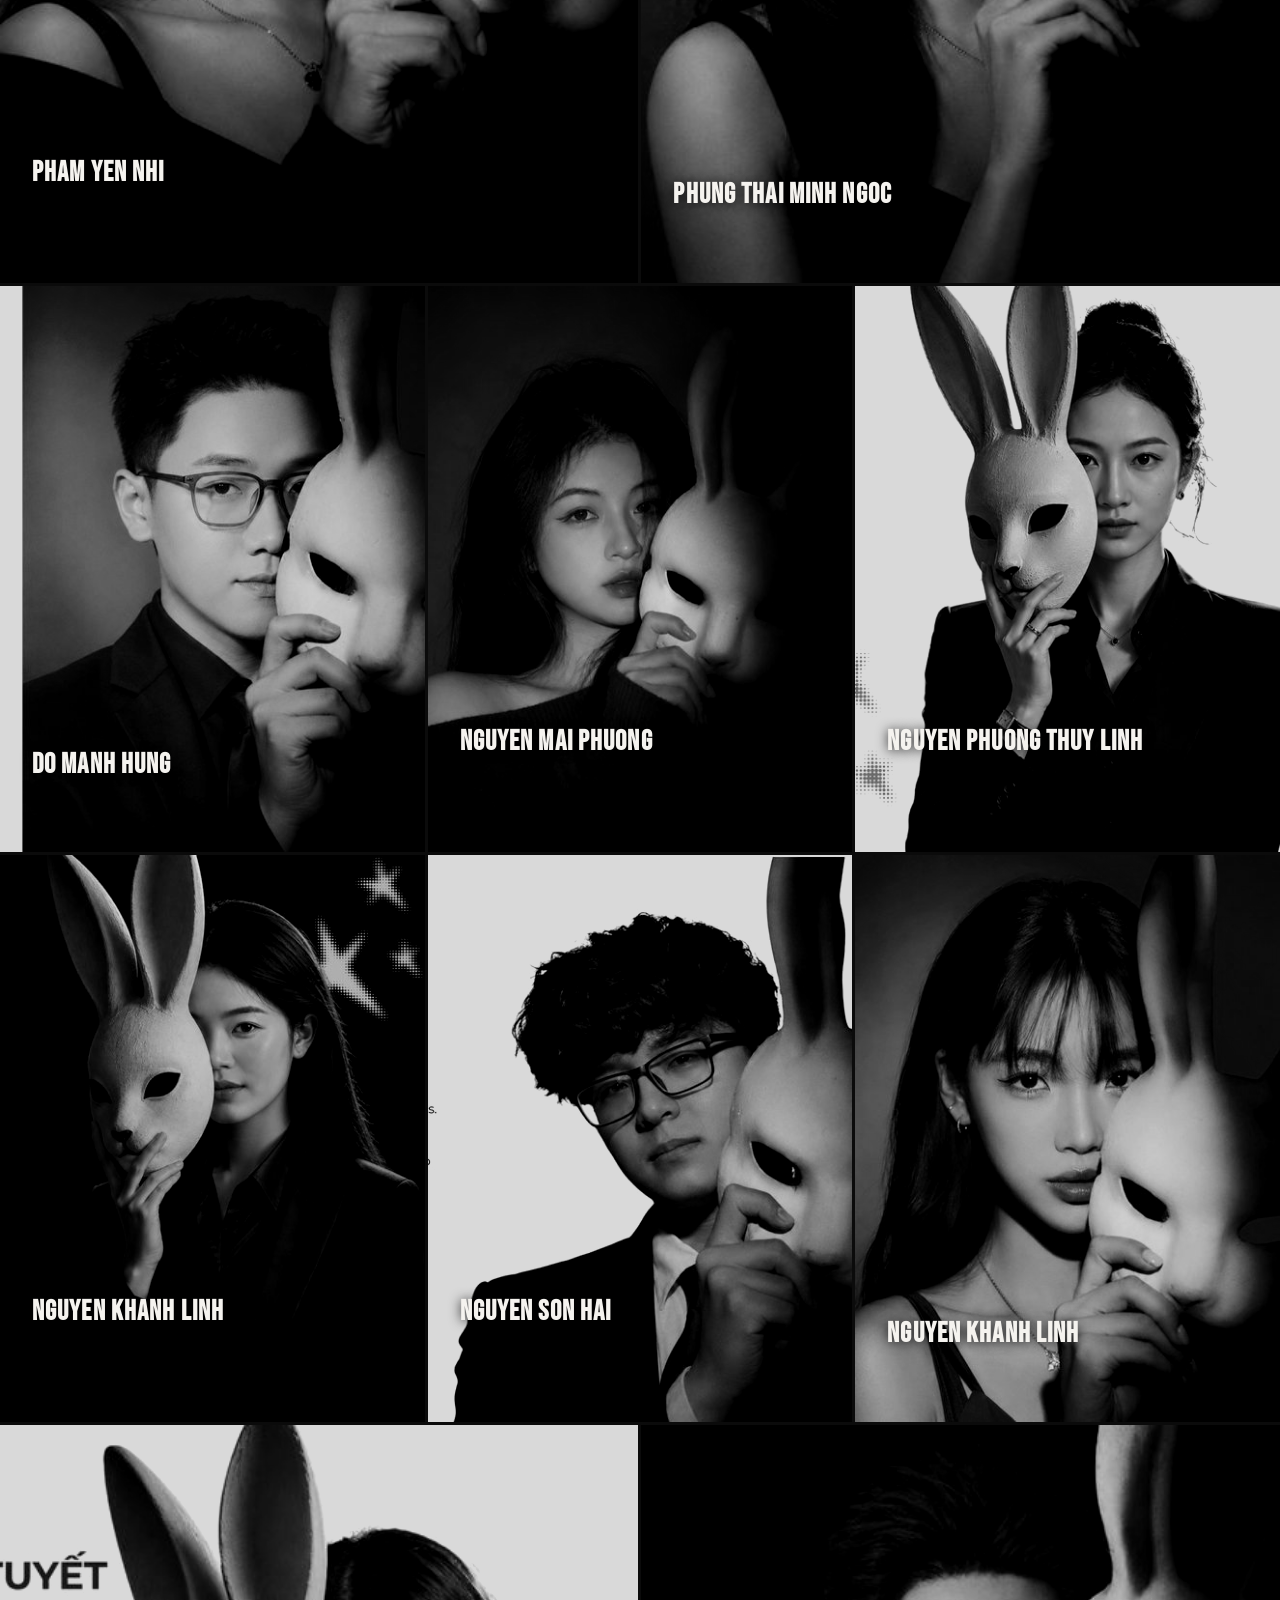
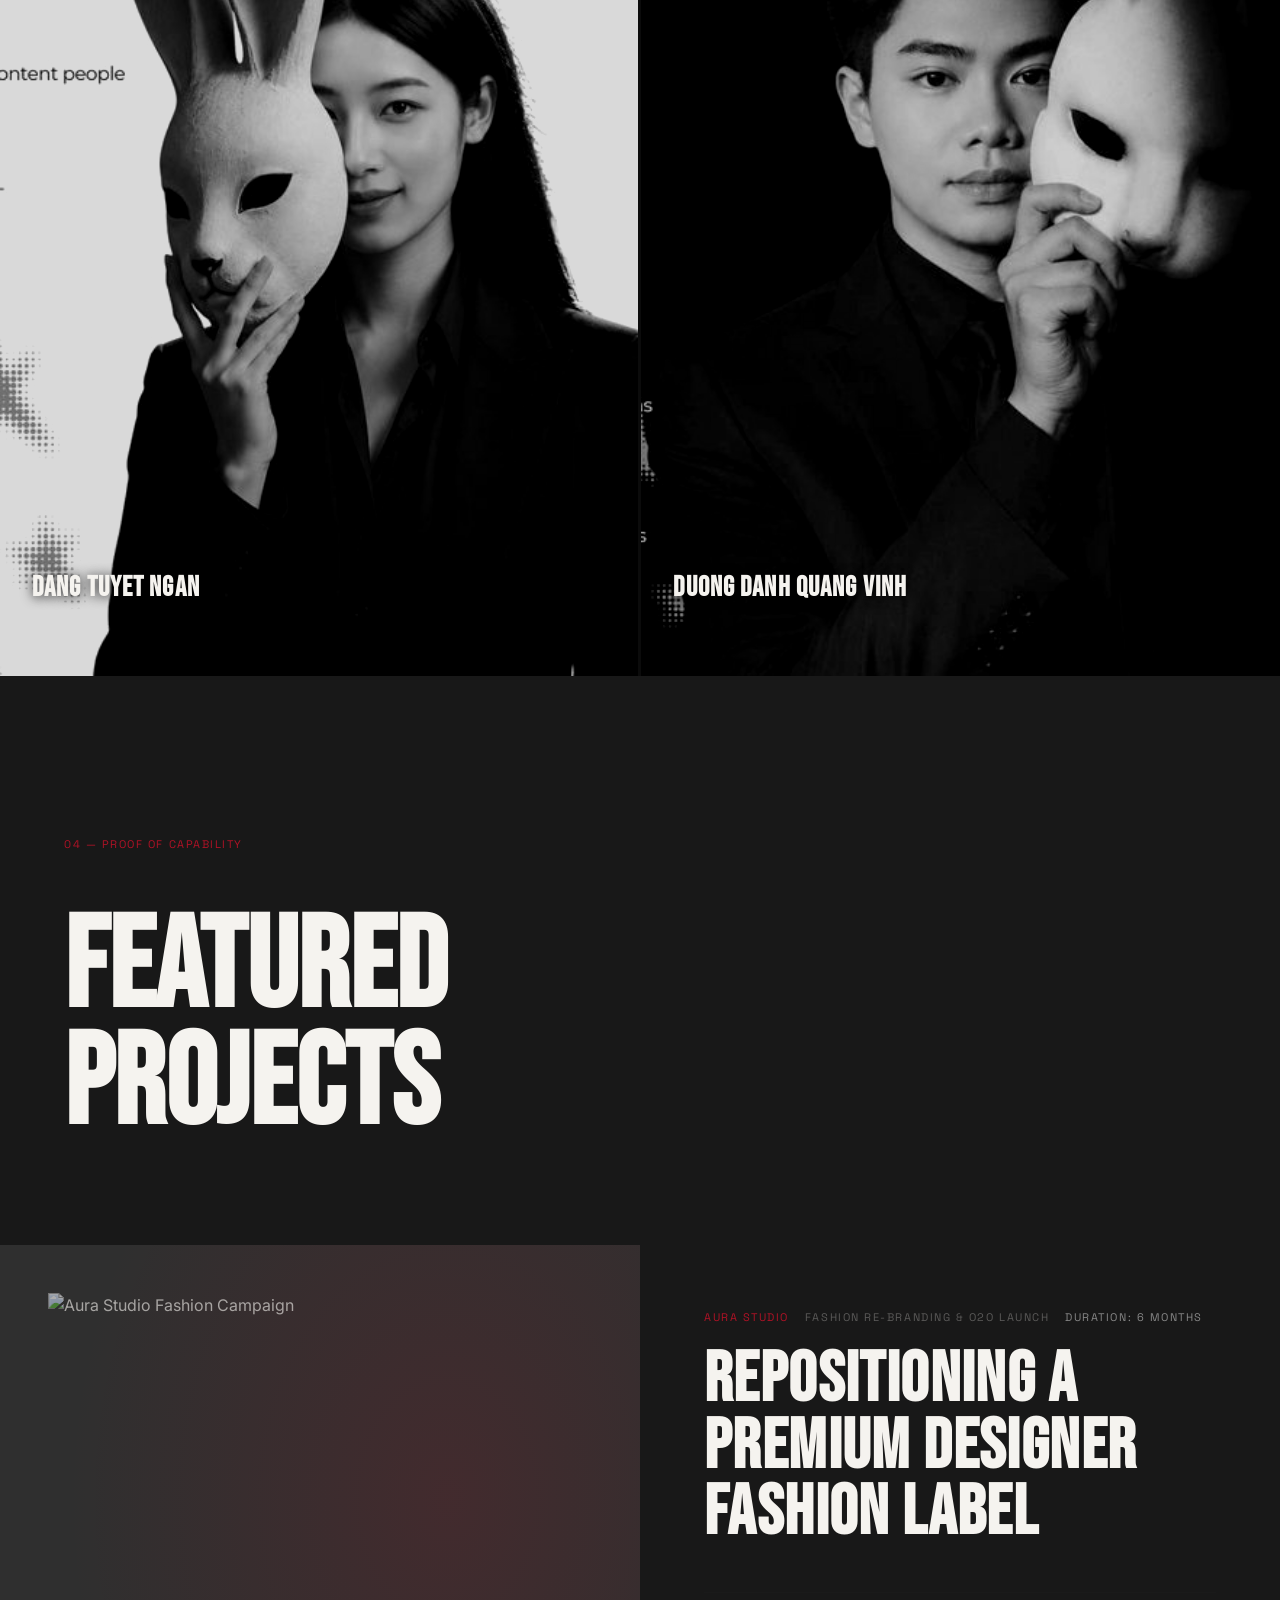
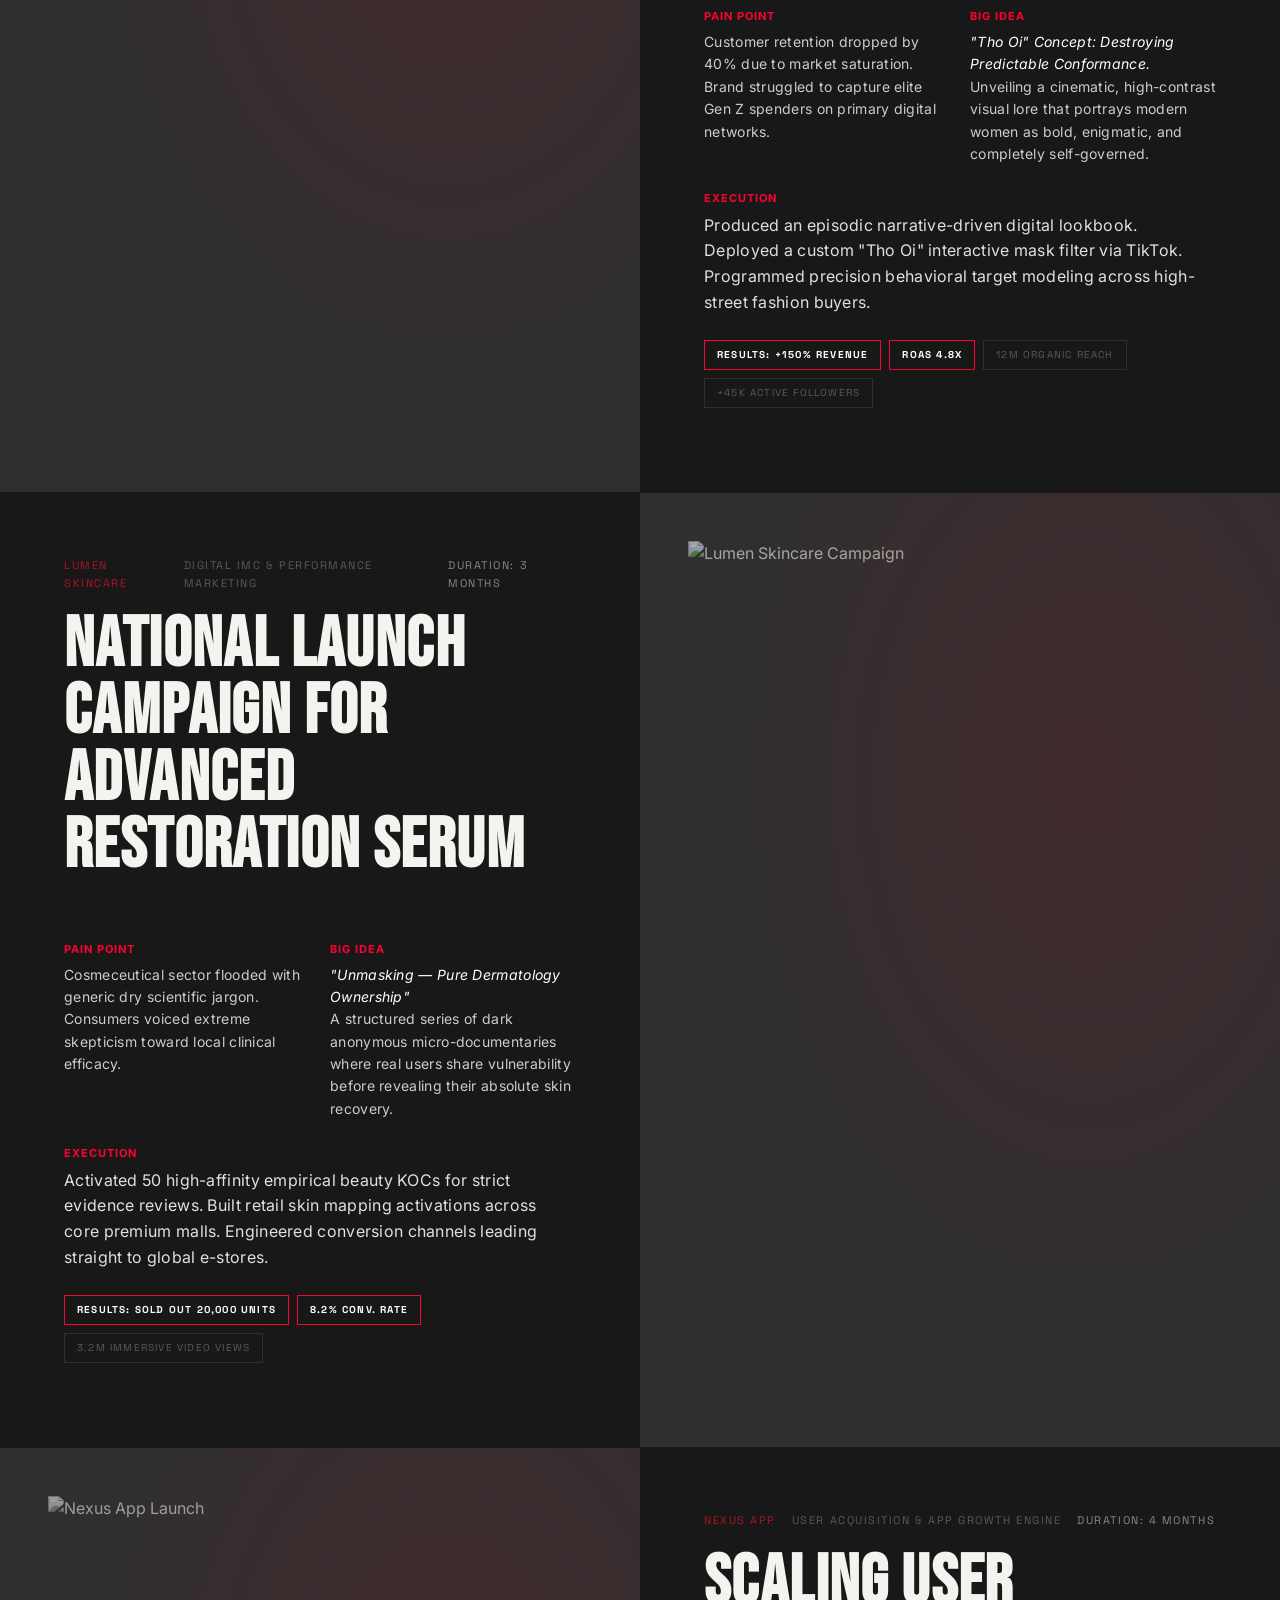
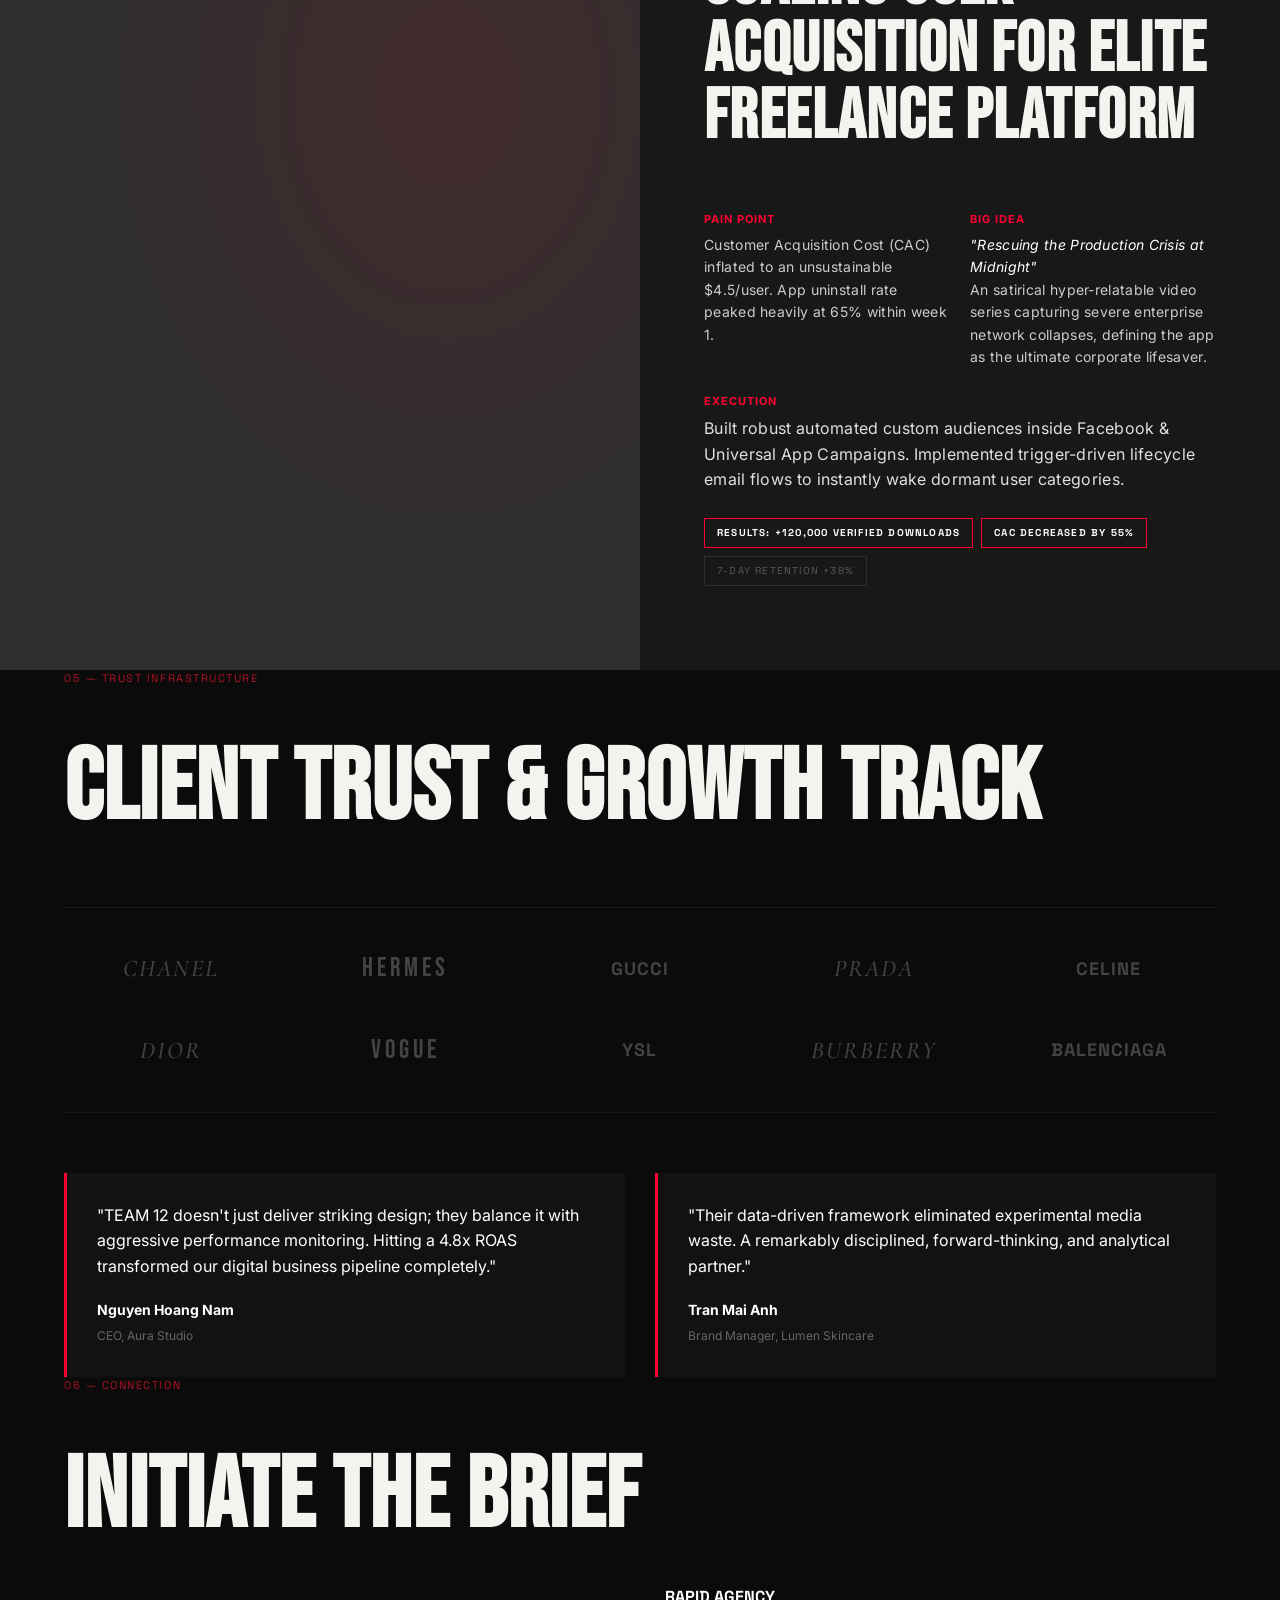
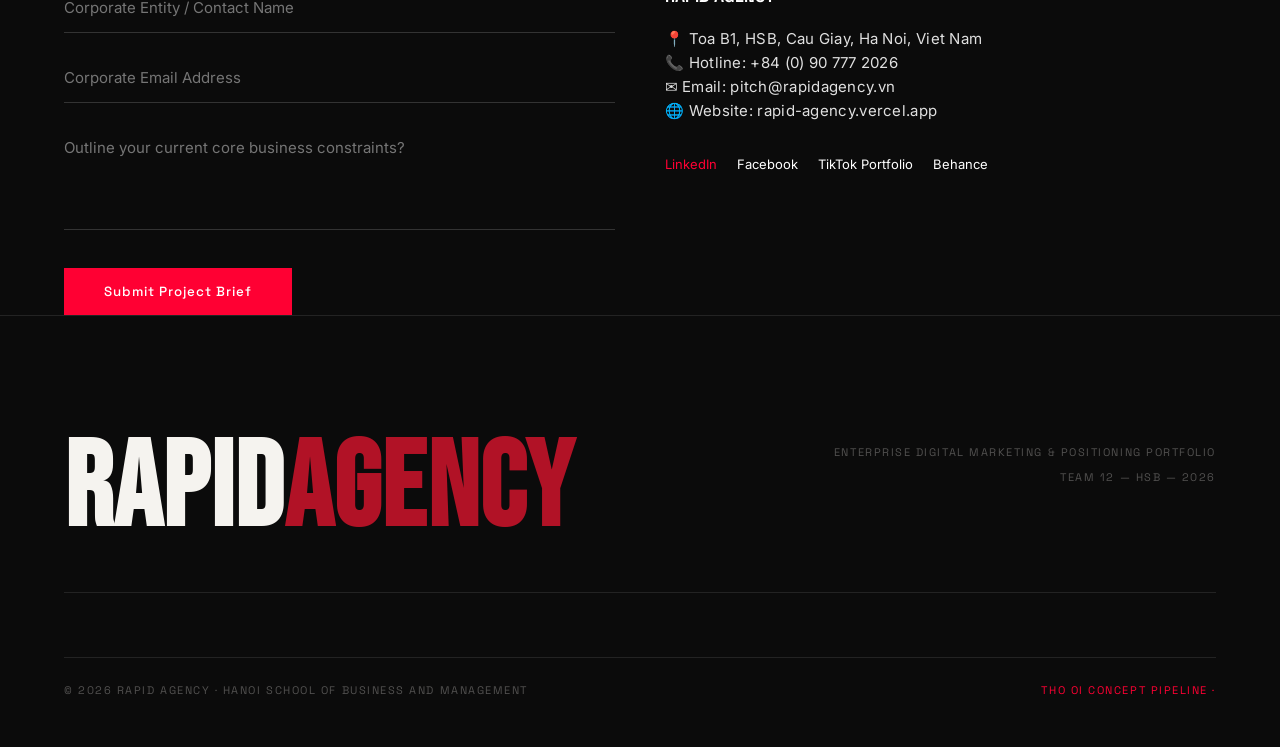
==== commit 021e1876: "build: force trigger vercel redeploy with default configurations" ====
--- a/index.html
+++ b/index.html
@@ -128,6 +128,8 @@
     <li><a href="#works">Projects</a></li>
     <li><a href="#testimonials">Clients</a></li>
     <li><a href="#contact">Contact</a></li>
+    <li><a href="./index.portfolio.html">Session 1</a></li>
+    <li><a href="./feedback-dashboard/pages/submit.html">Session 2</a></li>
   </ul>
 </nav>
 
@@ -281,7 +283,6 @@
         <p class="m-desc">Executes and optimizes digital advertising campaigns to improve performance results.</p>
       </div>
     </article>
-
     <!-- 03 -->
     <article class="m-card span-2 reveal-card">
       <div class="m-photo">
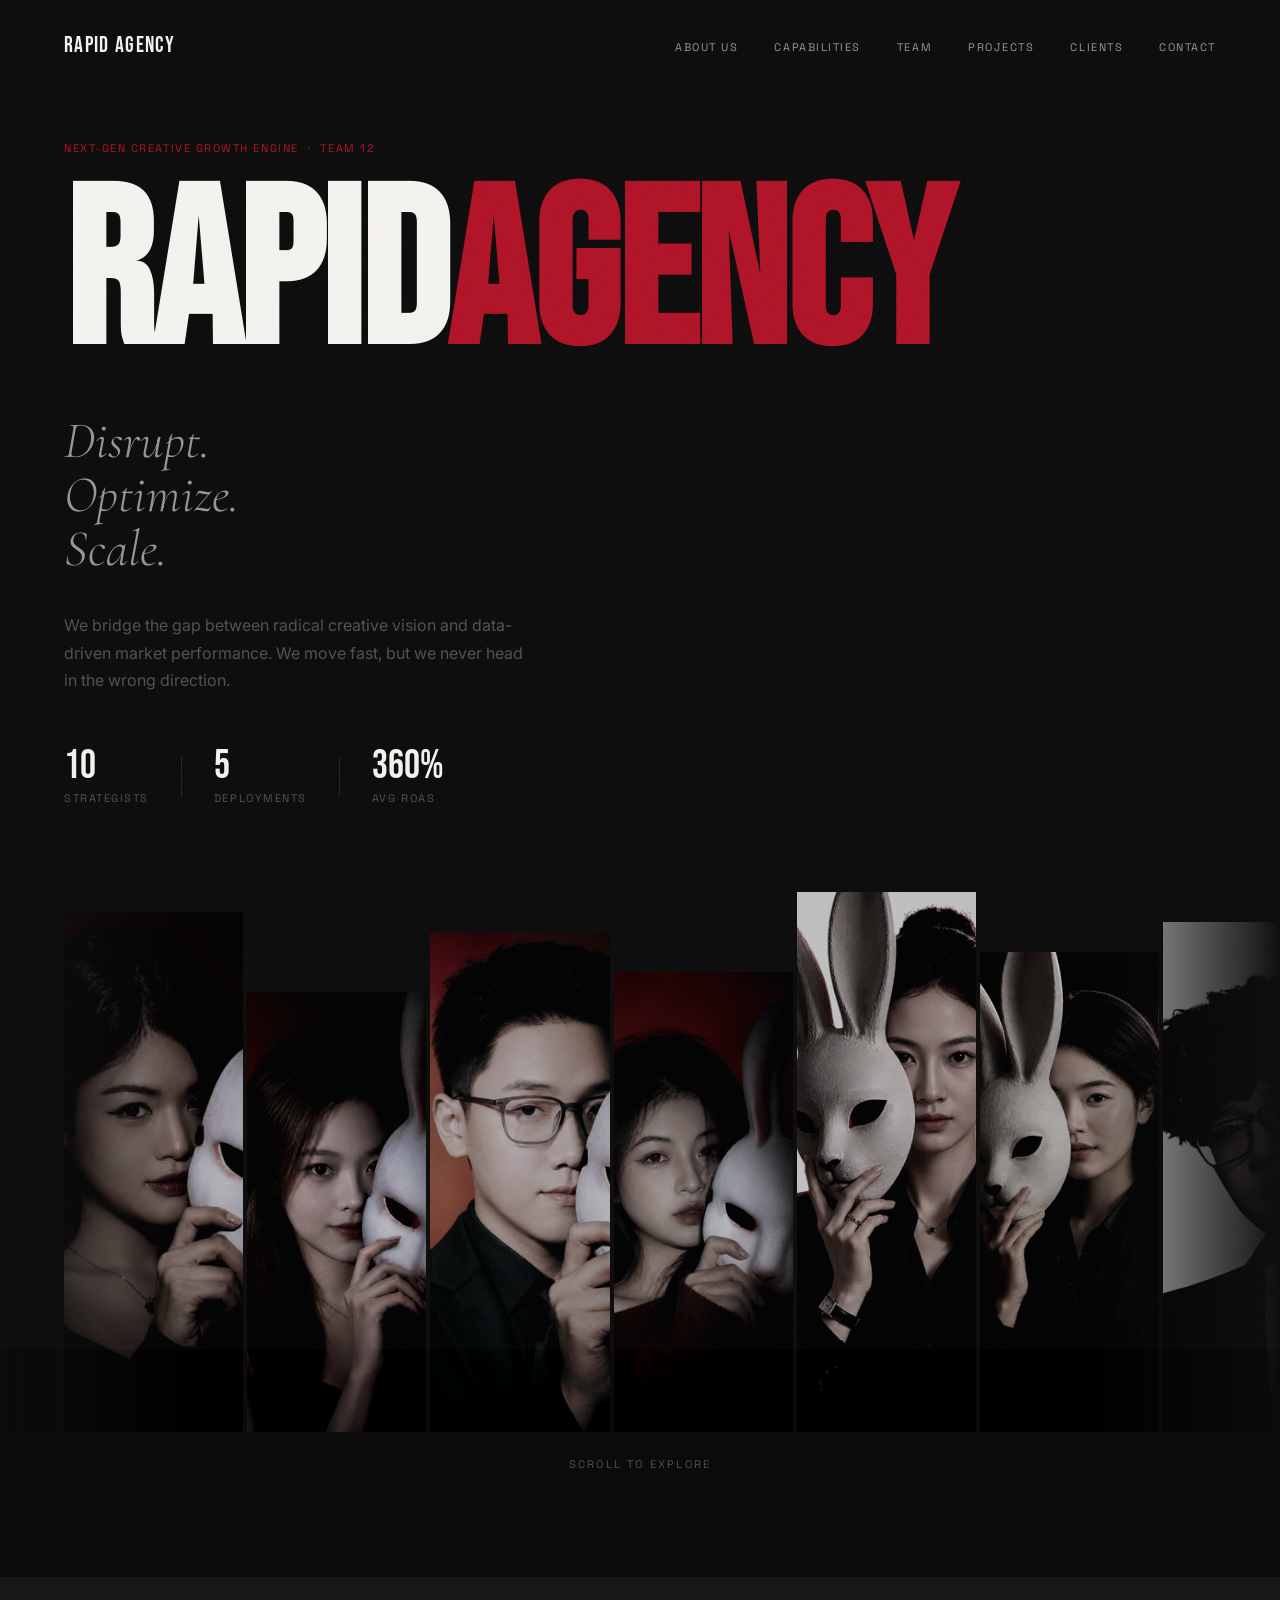
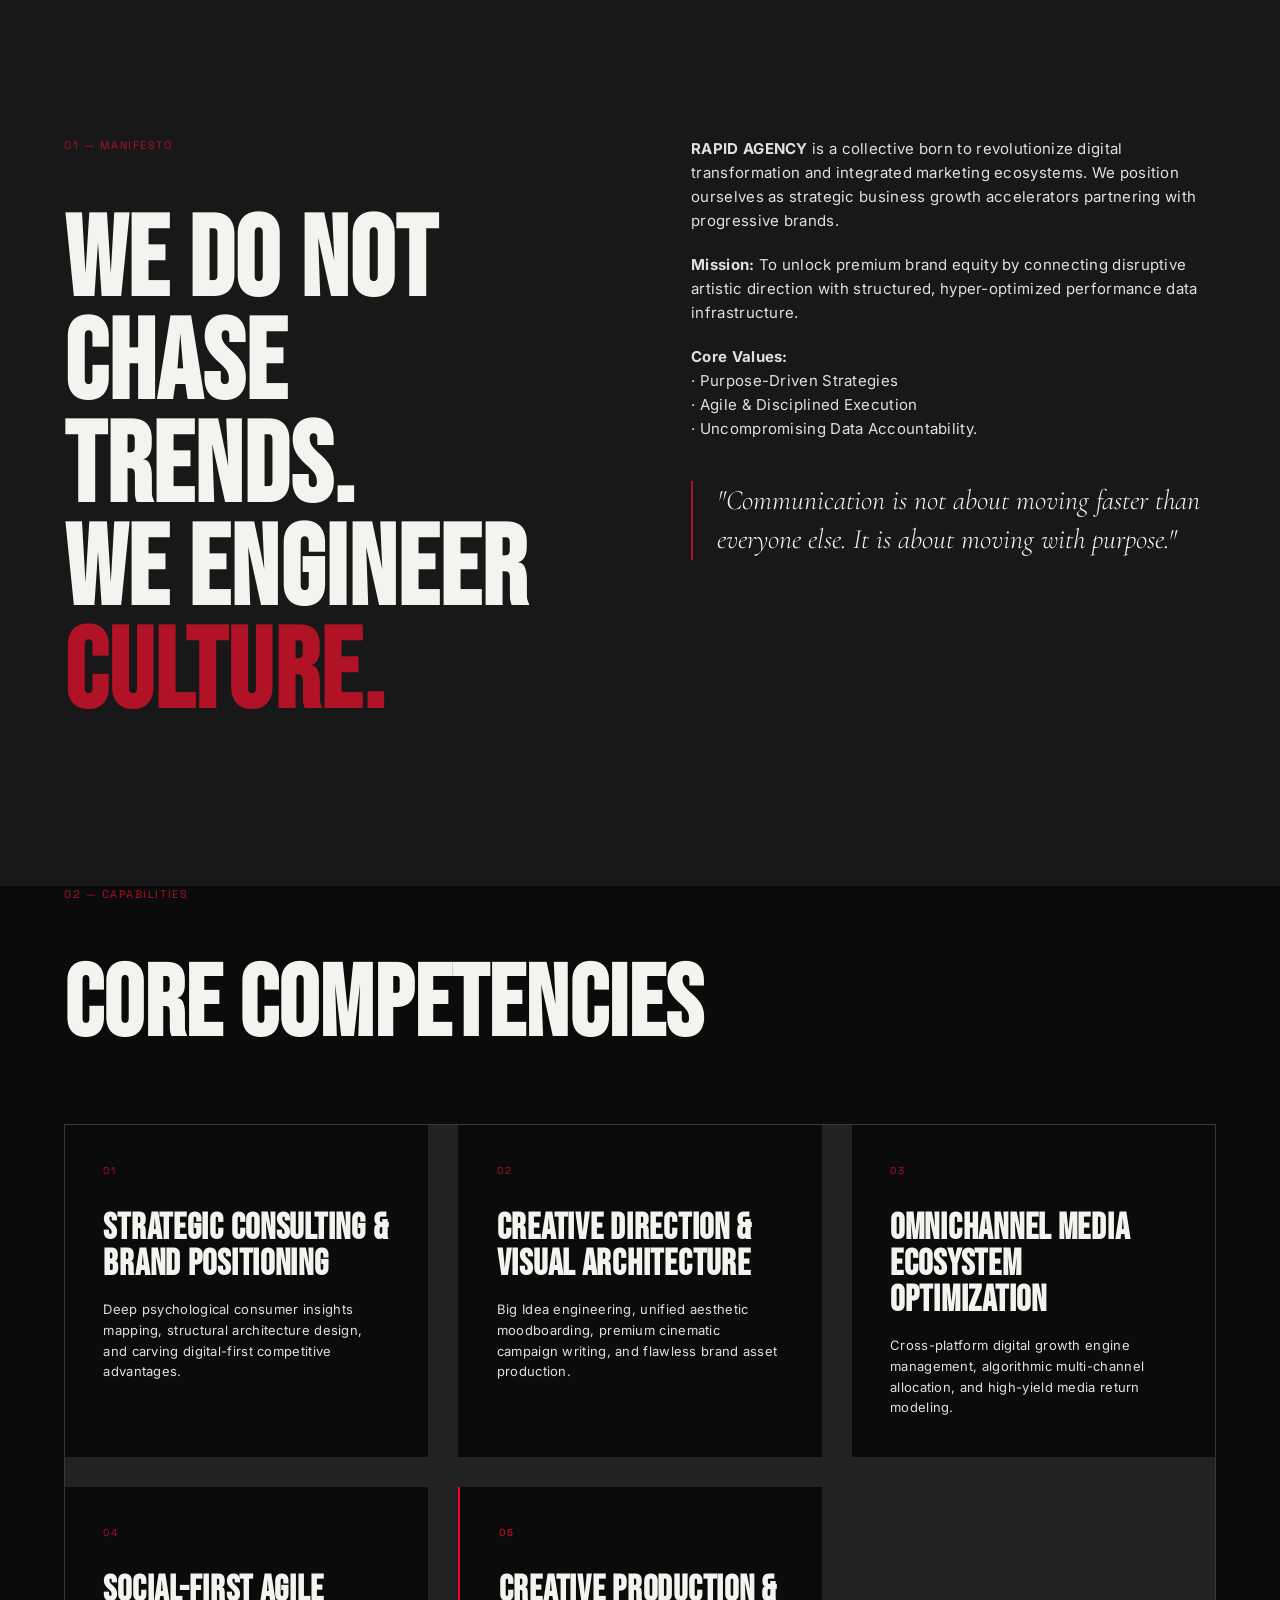
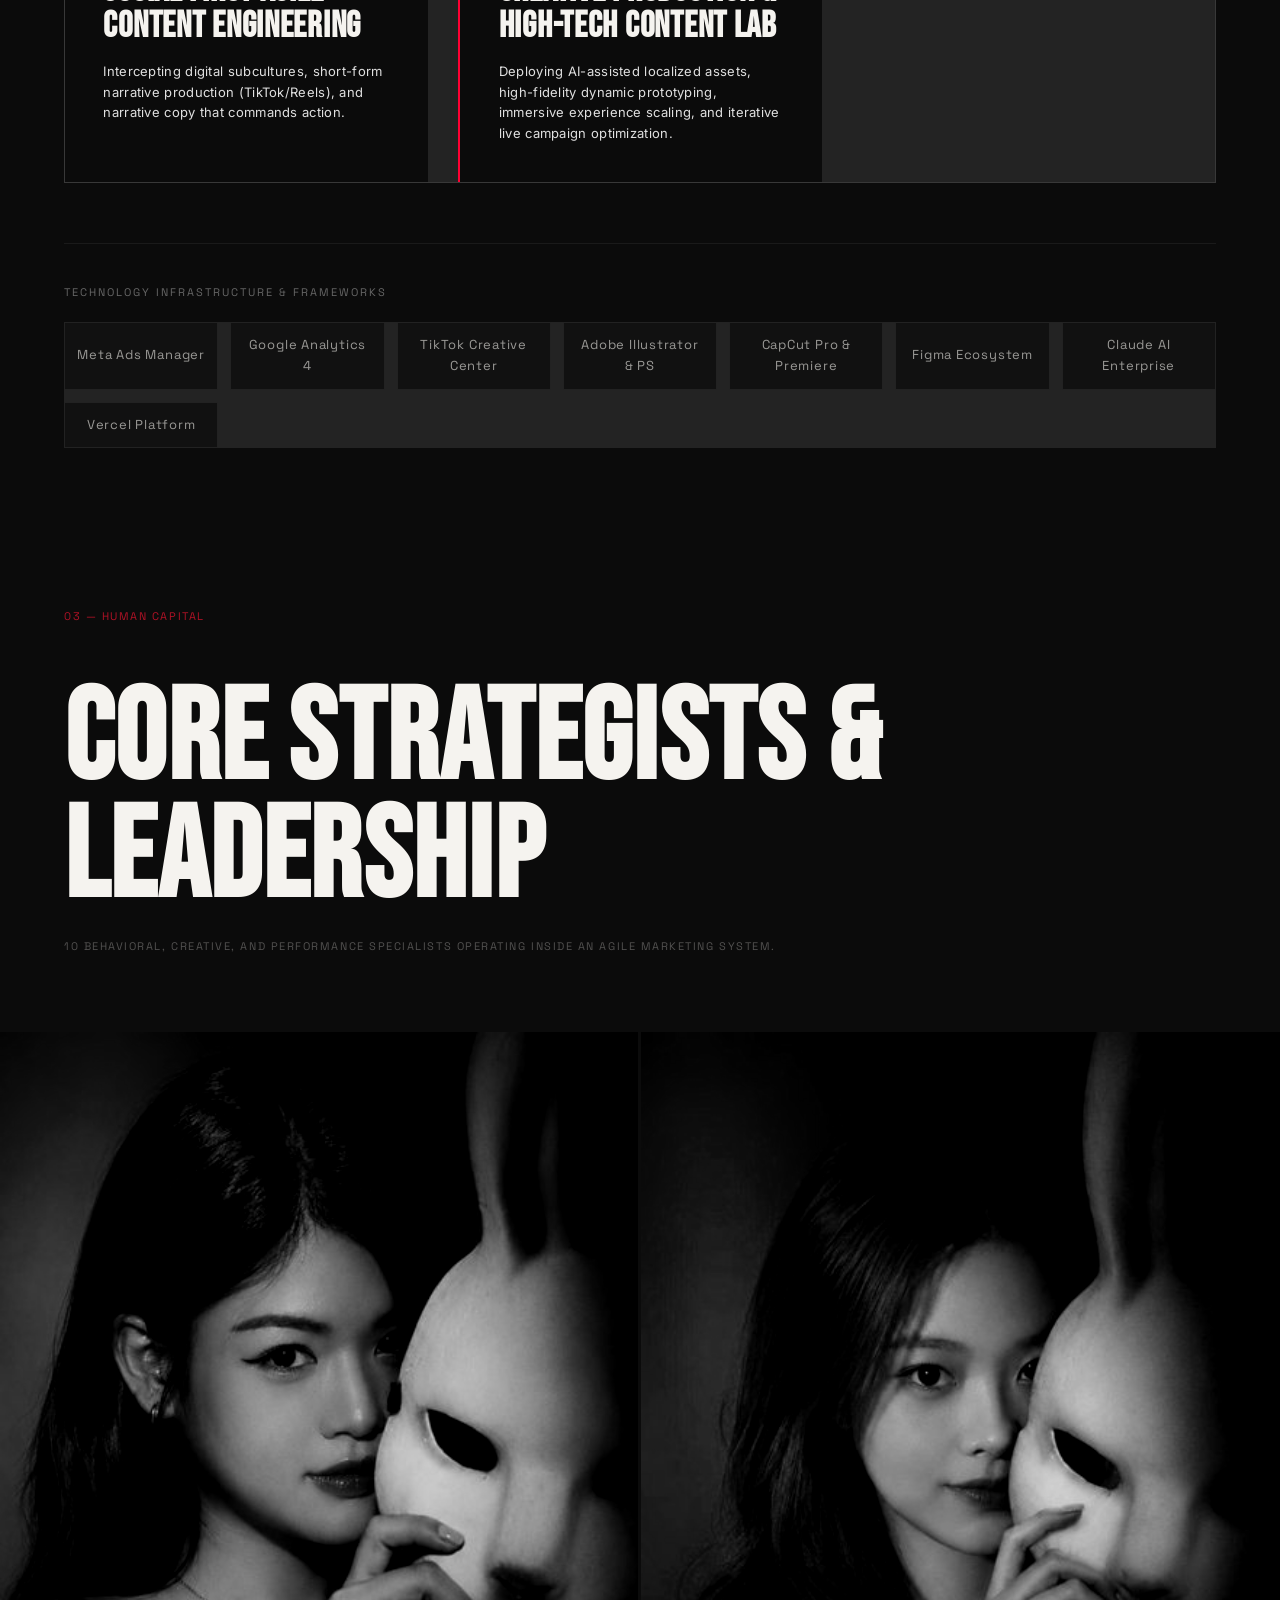
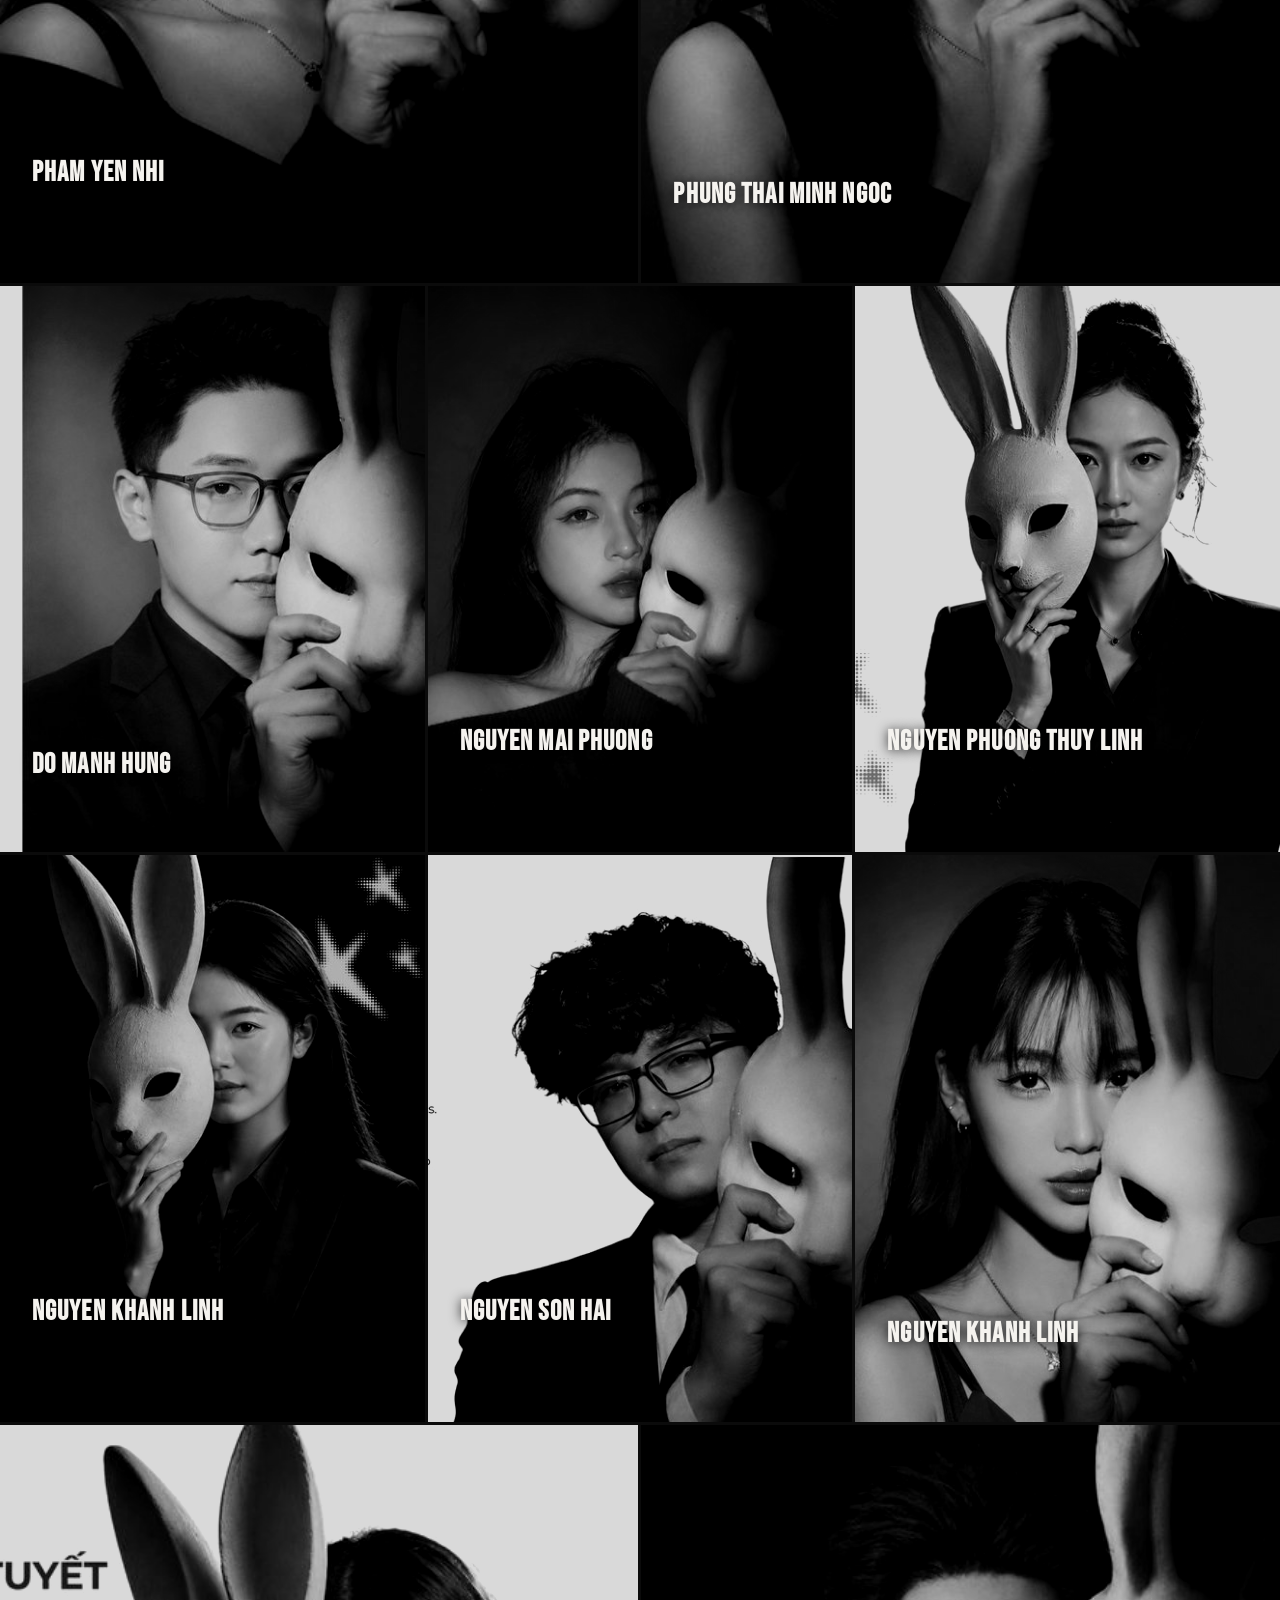
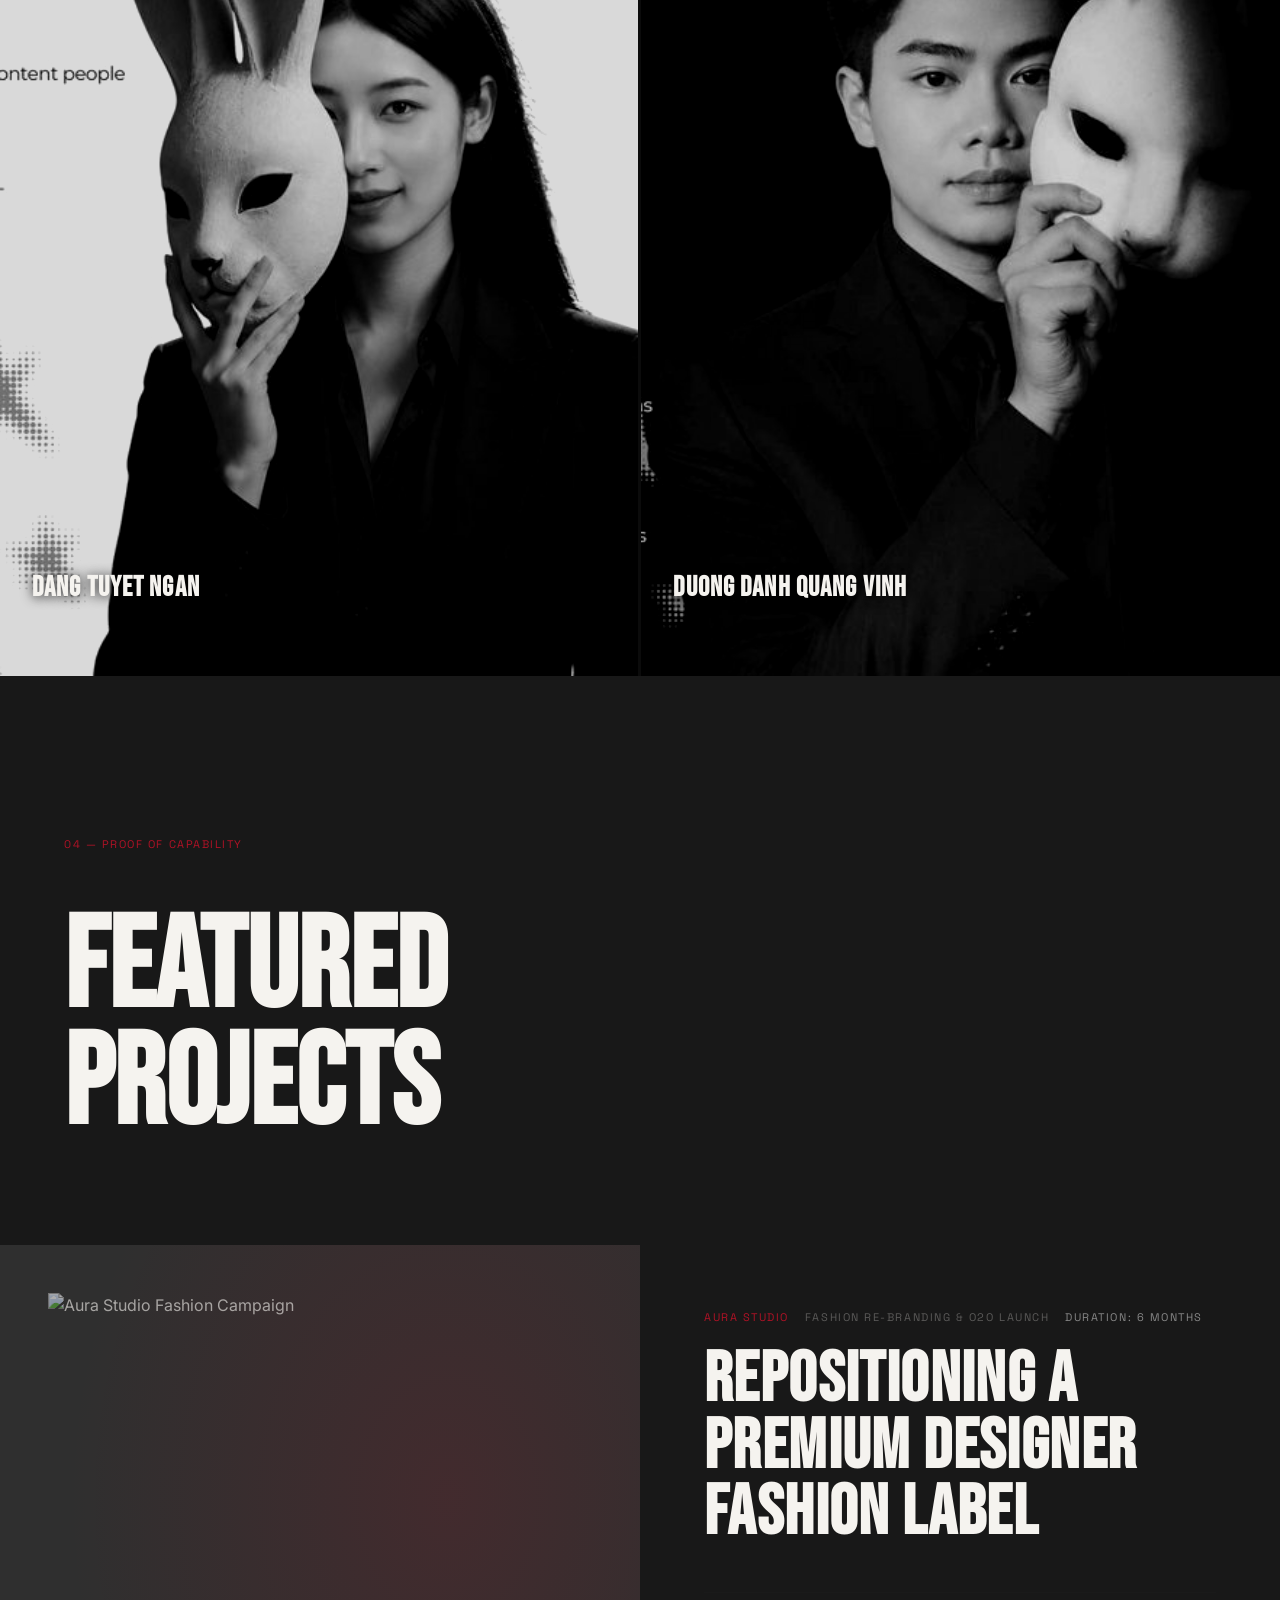
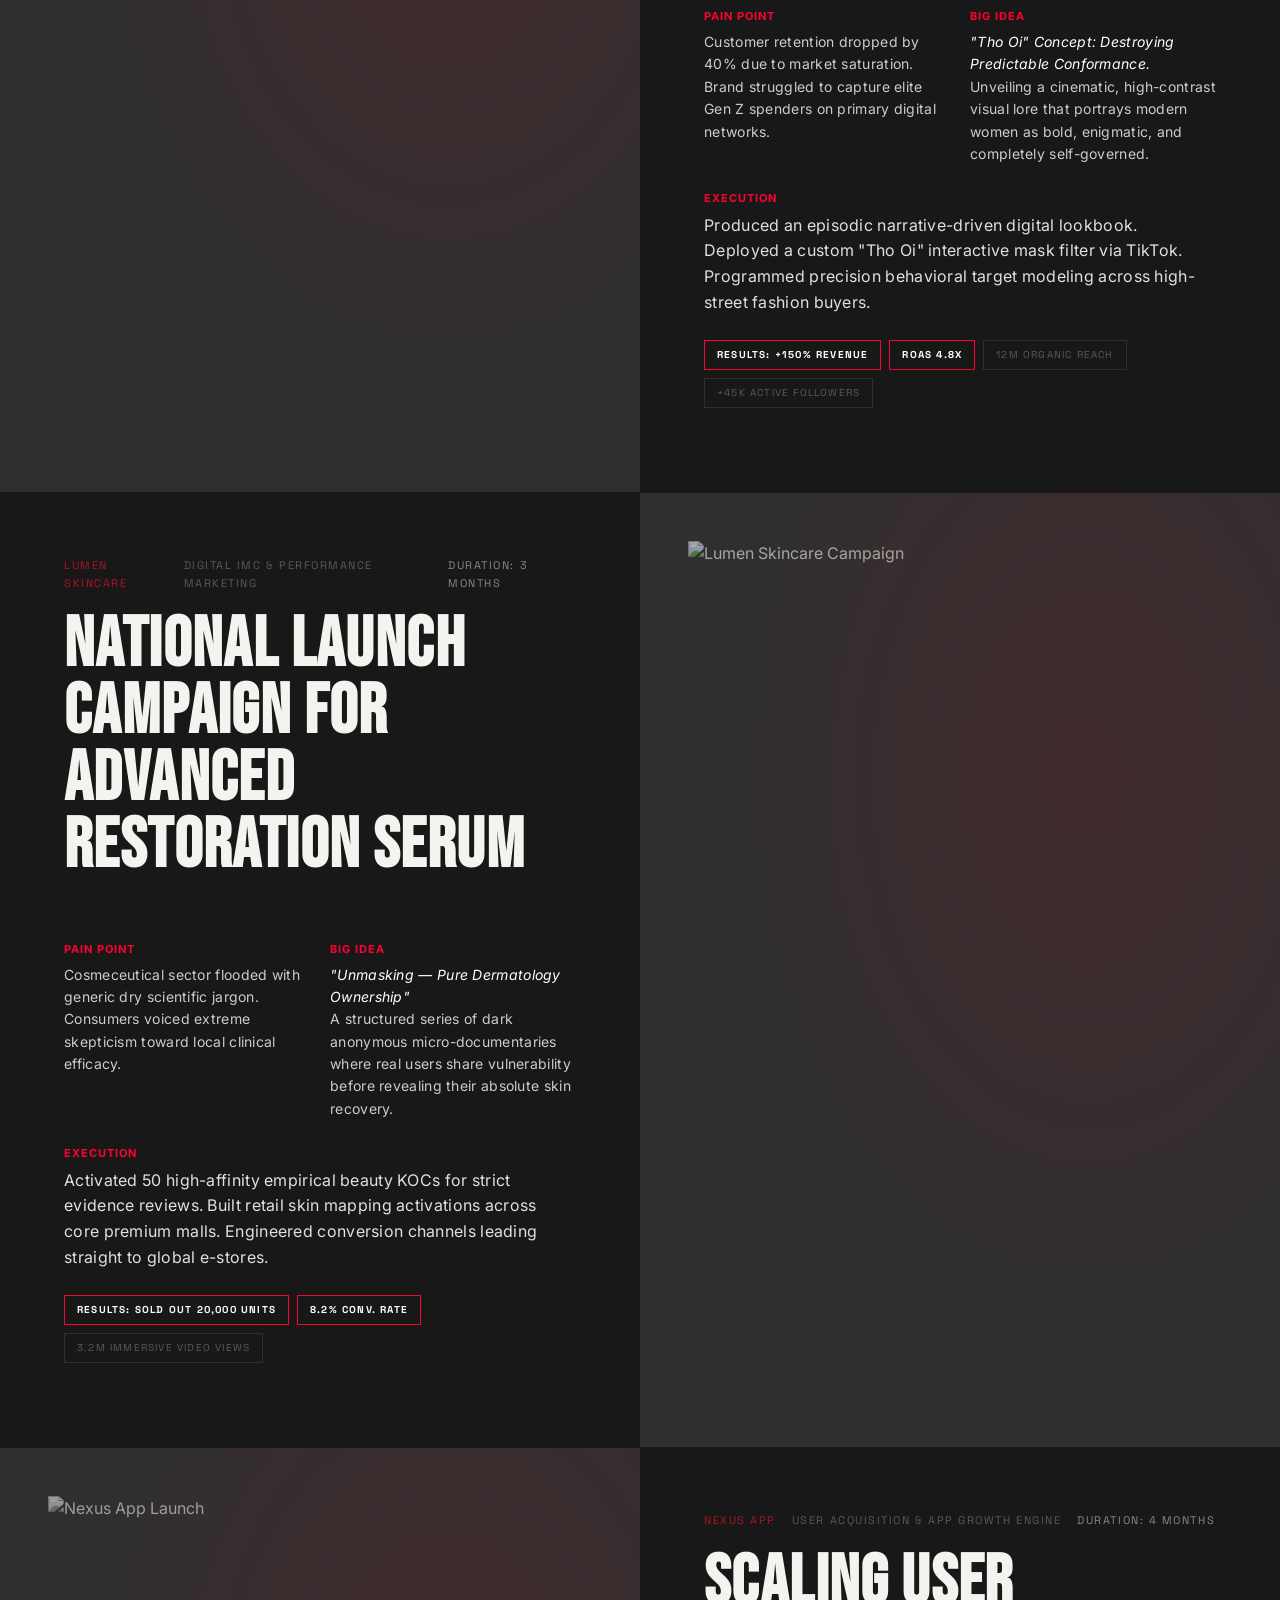
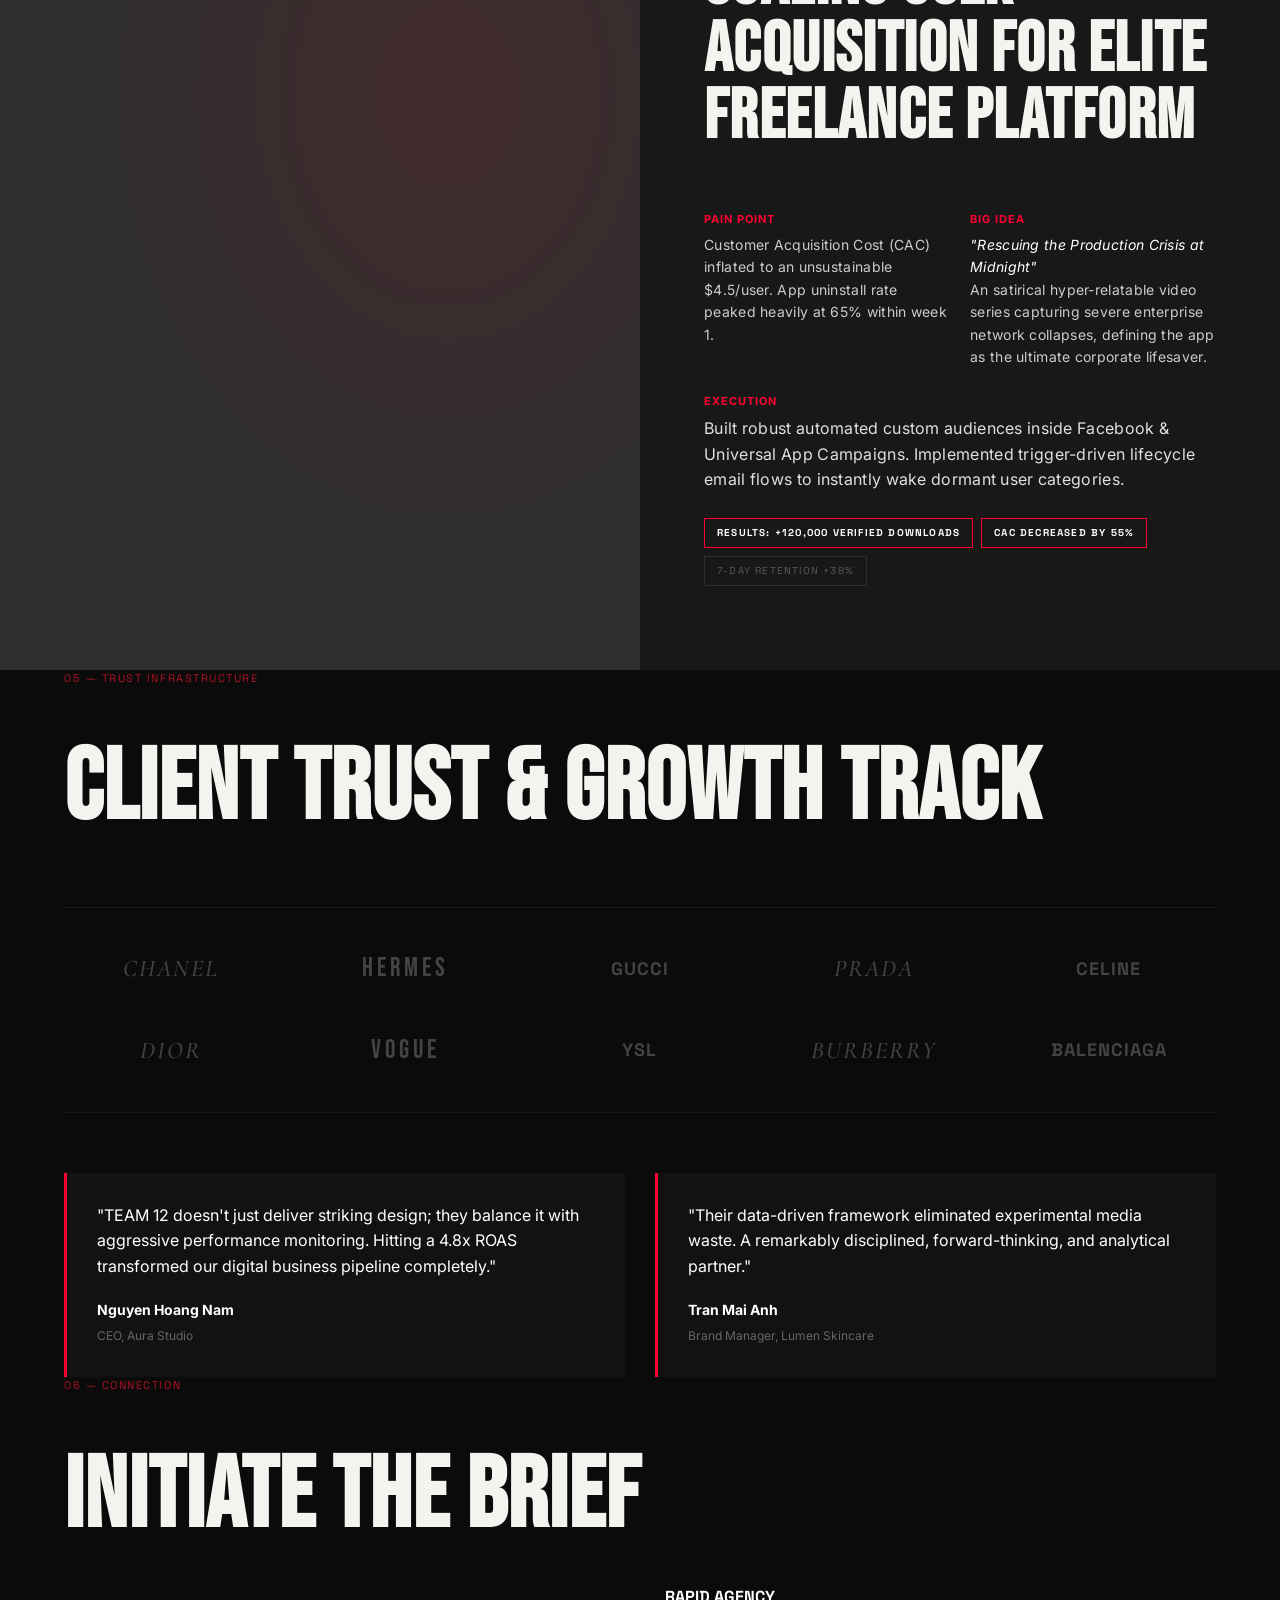
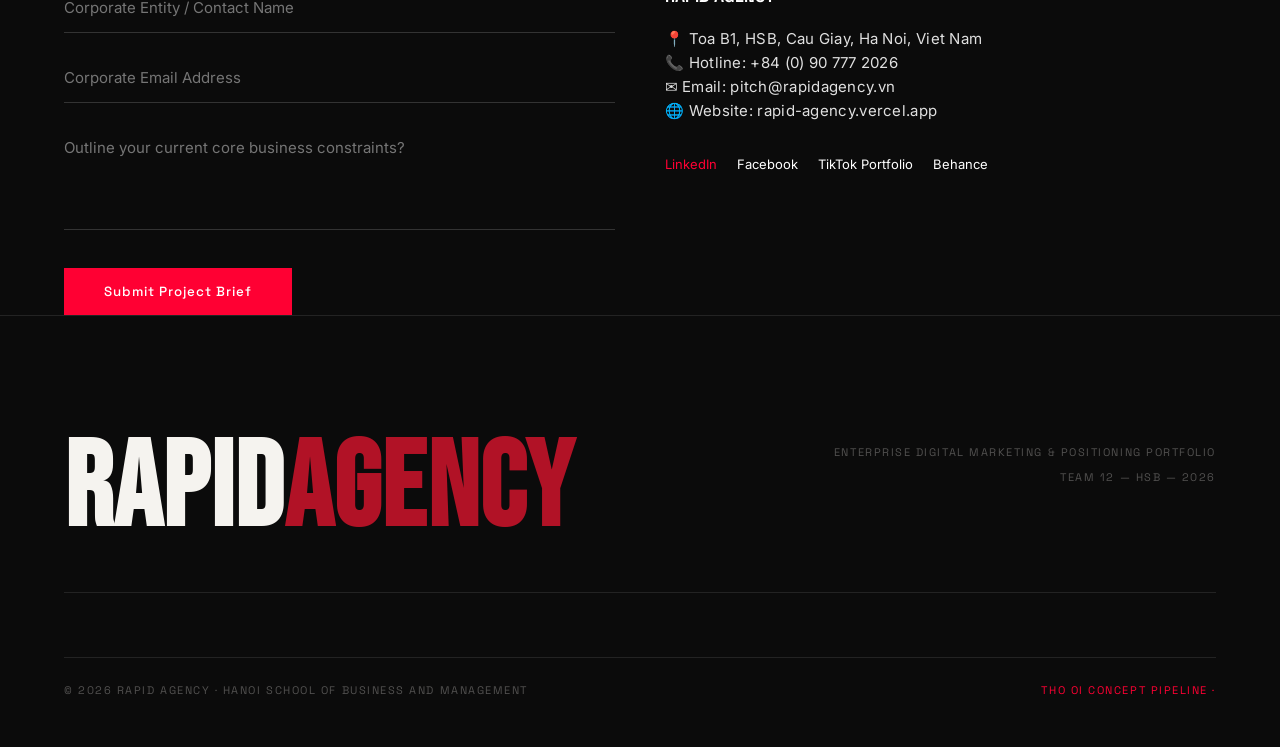
==== commit 8fb9db6e: "chore: remove session 10 integration and restore original session 1 portfolio" ====
--- a/index.html
+++ b/index.html
@@ -128,8 +128,6 @@
     <li><a href="#works">Projects</a></li>
     <li><a href="#testimonials">Clients</a></li>
     <li><a href="#contact">Contact</a></li>
-    <li><a href="./index.portfolio.html">Session 1</a></li>
-    <li><a href="./feedback-dashboard/pages/submit.html">Session 2</a></li>
   </ul>
 </nav>
 
